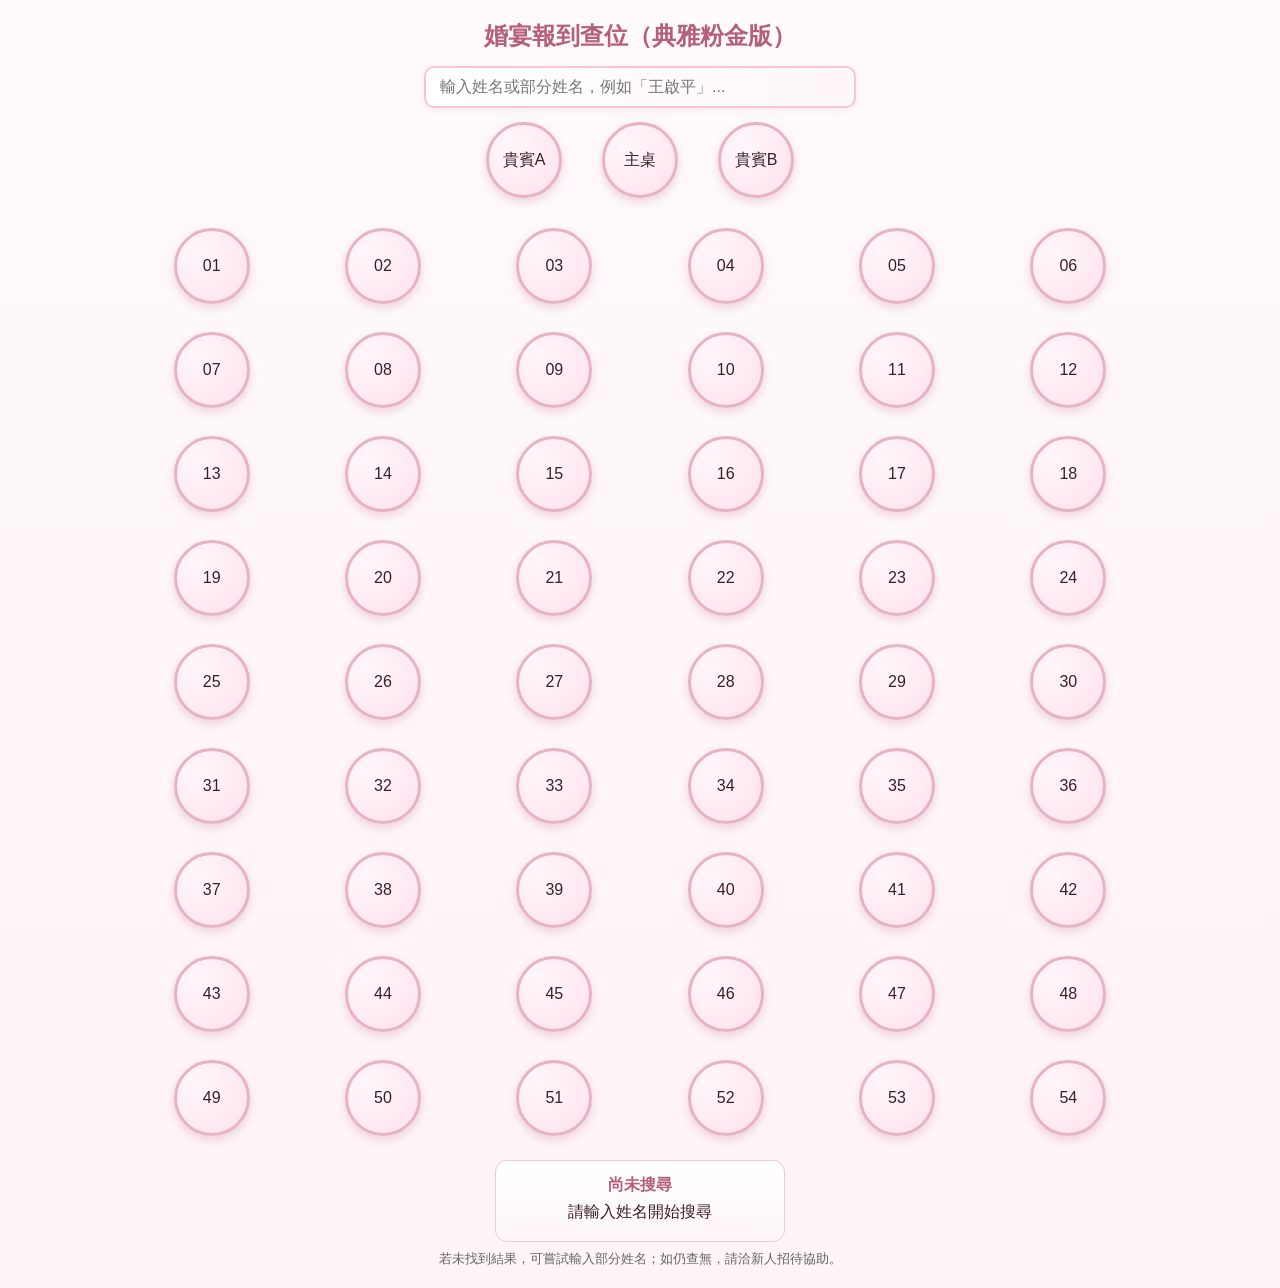
==== wedding_checkin_map_elegant.html @ 8b363be7 "Add files via upload" ====
<!doctype html>
<html lang="zh-Hant">
<head>
<meta charset="utf-8" />
<meta name="viewport" content="width=device-width,initial-scale=1" />
<title>婚宴報到查位（典雅粉金版）</title>
<style>
  body {
    font-family: "Microsoft JhengHei","Noto Sans TC",sans-serif;
    margin: 20px;
    background: linear-gradient(180deg,#fffafc,#fff4f8);
    color:#3b1f25;
  }
  .wrap { max-width:1000px; margin:0 auto; text-align:center; }
  h2 { color:#b65f7a; margin-bottom:14px; }
  #search {
    width:100%; max-width:400px; padding:10px 14px;
    font-size:16px; border:2px solid #f3c7d3; border-radius:10px;
    background:linear-gradient(90deg,#fff,#fff7f9);
    box-shadow:0 2px 6px rgba(182,95,122,0.1);
  }
  #mapArea {
    display:grid;
    grid-template-columns: repeat(6, 1fr);
    gap: 28px;
    justify-items: center;
    margin-top:30px;
  }
  .table {
    width:70px; height:70px;
    border-radius:50%;
    background: radial-gradient(circle at 30% 30%, #fff7fb, #ffe0ec);
    border:3px solid #e7b3c3;
    box-shadow:0 4px 10px rgba(182,95,122,0.25);
    display:flex; align-items:center; justify-content:center;
    cursor:pointer; transition: all .2s ease;
    position:relative;
  }
  .table.highlight {
    transform: scale(1.3);
    box-shadow:0 0 18px rgba(182,95,122,0.45);
    border-color:#ff9ec0;
    z-index:2;
  }
  .table-label {
    margin-top:6px; font-weight:700; color:#6b2237;
  }
  .vip-row, .main-row {
    display:flex; justify-content:center; align-items:center; gap:40px;
    margin-top:14px;
  }
  .infoBox {
    margin-top:24px;
    padding:14px;
    border-radius:12px;
    background:linear-gradient(180deg,#fff,#fff6fa);
    border:1px solid #f3c7d3;
    display:inline-block;
    min-width:260px;
  }
  .title { color:#b65f7a; font-weight:800; margin-bottom:6px; }
  .noRes { color:#777; }
</style>
</head>
<body>
<div class="wrap">
  <h2>婚宴報到查位（典雅粉金版）</h2>
  <input id="search" placeholder="輸入姓名或部分姓名，例如「王啟平」..." />
  
  <!-- 主桌與貴賓桌 -->
  <div class="main-row">
    <div class="table" data-table="貴賓A"><div>貴賓A</div></div>
    <div class="table" data-table="主桌"><div>主桌</div></div>
    <div class="table" data-table="貴賓B"><div>貴賓B</div></div>
  </div>

  <!-- 一般桌次 -->
  <div id="mapArea"></div>

  <div class="infoBox">
    <div class="title" id="infoName">尚未搜尋</div>
    <div id="infoTable">請輸入姓名開始搜尋</div>
    <div id="infoCount" style="margin-top:4px;"></div>
  </div>
  
  <p style="color:#666;font-size:13px;margin-top:8px;">
    若未找到結果，可嘗試輸入部分姓名；如仍查無，請洽新人招待協助。
  </p>
</div>

<script>
let guests = [];

async function loadCSV(){
  try {
    const res = await fetch('wedding_guest_tables.csv');
    const txt = await res.text();
    const lines = txt.trim().split(/\r?\n/);
    lines.shift();
    guests = lines.map(l=>{
      const parts = l.split(',');
      return { table_no: parts[0], name: parts[1], count: parseInt(parts[2]||'1')||1 };
    });
  } catch(e){
    console.warn('無法讀取 CSV', e);
  }
}

function createTables(){
  const map = document.getElementById('mapArea');
  for(let i=1; i<=54; i++){
    const id = String(i).padStart(2,'0');
    const div = document.createElement('div');
    div.className = 'table';
    div.dataset.table = id;
    div.innerHTML = `<div>${id}</div>`;
    div.addEventListener('click', ()=>{ highlightTable(id); showInfoByTable(id); });
    map.appendChild(div);
  }
}

function highlightTable(id){
  document.querySelectorAll('.table').forEach(t=>t.classList.remove('highlight'));
  const el = document.querySelector(`.table[data-table="${id}"]`);
  if(el){ el.classList.add('highlight'); el.scrollIntoView({behavior:'smooth',block:'center'}); }
}

function showInfo(tableId, foundName, count){
  const infoName = document.getElementById('infoName');
  const infoTable= document.getElementById('infoTable');
  const infoCount= document.getElementById('infoCount');
  if(!foundName){
    alert("查無此姓名，請洽新人招待協助。");
    infoName.textContent = '查無結果';
    infoTable.textContent = '';
    infoCount.textContent = '';
    return;
  }
  infoName.textContent = foundName;
  infoTable.textContent = `桌次：${tableId}`;
  infoCount.textContent = `人數：${count}`;
}

function showInfoByTable(tableId){
  const matches = guests.filter(g=> g.table_no == tableId);
  if(matches.length>0){
    const names = matches.map(m=>m.name).slice(0,4).join('、');
    showInfo(tableId, names, matches.reduce((s,m)=>s+m.count,0));
  } else {
    showInfo(tableId, null, 0);
  }
}

function searchName(q){
  if(!q) return null;
  q = q.trim();
  const r = guests.filter(g => g.name && g.name.includes(q));
  return r;
}

document.getElementById('search').addEventListener('input', function(e){
  const q = e.target.value.trim();
  if(!q){
    document.getElementById('infoName').textContent='尚未搜尋';
    document.getElementById('infoTable').textContent='請輸入姓名開始搜尋';
    document.getElementById('infoCount').textContent='';
    document.querySelectorAll('.table').forEach(s=> s.classList.remove('highlight'));
    return;
  }
  const res = searchName(q);
  if(!res || res.length===0){ showInfo('', null); return; }
  const first = res[0];
  highlightTable(first.table_no);
  showInfo(first.table_no, first.name, first.count);
  if(res.length>1){ document.getElementById('infoTable').textContent += `（找到 ${res.length} 筆相似結果）`; }
});

(async function init(){
  await loadCSV();
  createTables();
})();
</script>
</body>
</html>
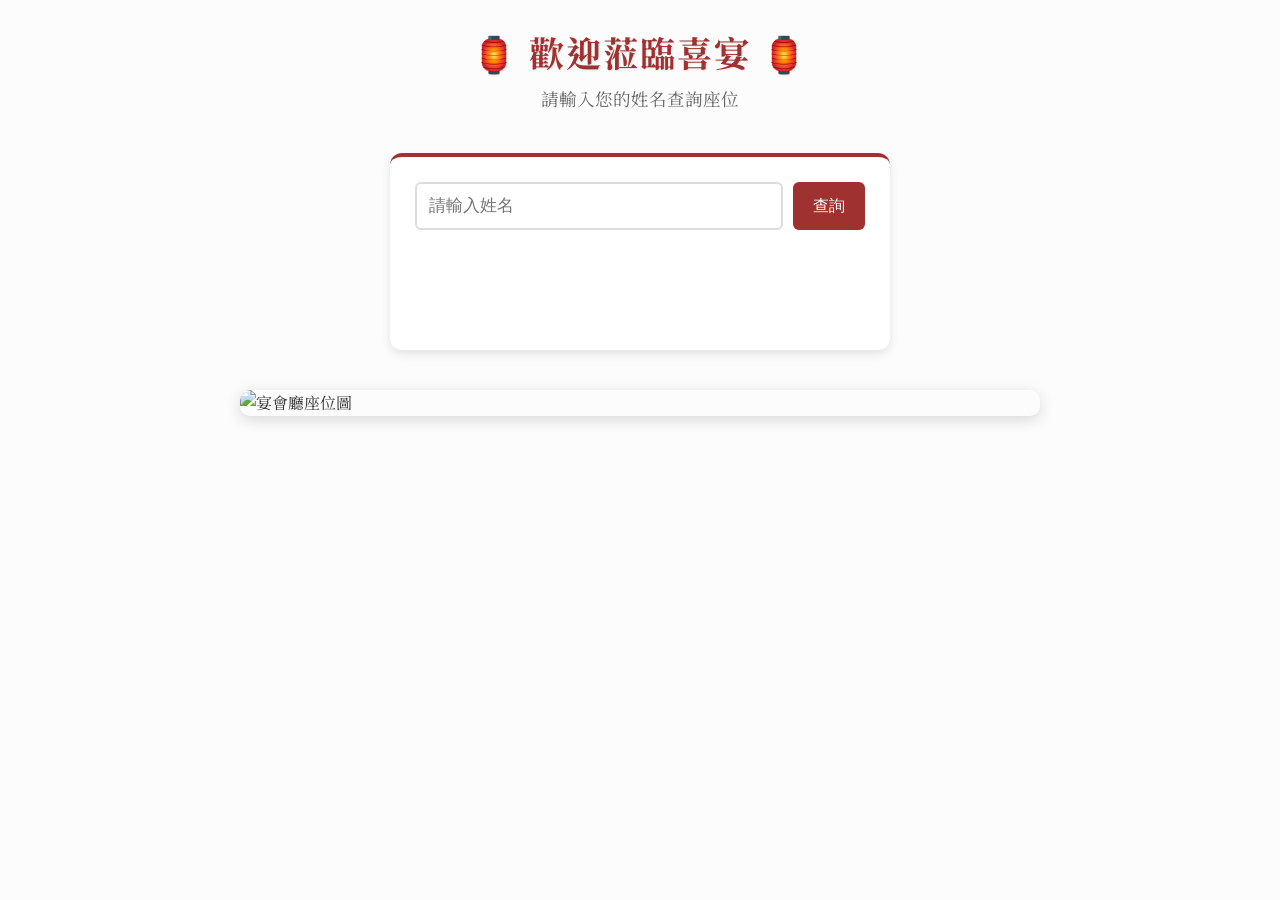
==== commit e488314d: "Update wedding_checkin_map_elegant.html" ====
--- a/wedding_checkin_map_elegant.html
+++ b/wedding_checkin_map_elegant.html
@@ -1,184 +1,436 @@
-<!doctype html>
-<html lang="zh-Hant">
+<!DOCTYPE html>
+<html lang="zh-TW">
 <head>
-<meta charset="utf-8" />
-<meta name="viewport" content="width=device-width,initial-scale=1" />
-<title>婚宴報到查位（典雅粉金版）</title>
-<style>
-  body {
-    font-family: "Microsoft JhengHei","Noto Sans TC",sans-serif;
-    margin: 20px;
-    background: linear-gradient(180deg,#fffafc,#fff4f8);
-    color:#3b1f25;
-  }
-  .wrap { max-width:1000px; margin:0 auto; text-align:center; }
-  h2 { color:#b65f7a; margin-bottom:14px; }
-  #search {
-    width:100%; max-width:400px; padding:10px 14px;
-    font-size:16px; border:2px solid #f3c7d3; border-radius:10px;
-    background:linear-gradient(90deg,#fff,#fff7f9);
-    box-shadow:0 2px 6px rgba(182,95,122,0.1);
-  }
-  #mapArea {
-    display:grid;
-    grid-template-columns: repeat(6, 1fr);
-    gap: 28px;
-    justify-items: center;
-    margin-top:30px;
-  }
-  .table {
-    width:70px; height:70px;
-    border-radius:50%;
-    background: radial-gradient(circle at 30% 30%, #fff7fb, #ffe0ec);
-    border:3px solid #e7b3c3;
-    box-shadow:0 4px 10px rgba(182,95,122,0.25);
-    display:flex; align-items:center; justify-content:center;
-    cursor:pointer; transition: all .2s ease;
-    position:relative;
-  }
-  .table.highlight {
-    transform: scale(1.3);
-    box-shadow:0 0 18px rgba(182,95,122,0.45);
-    border-color:#ff9ec0;
-    z-index:2;
-  }
-  .table-label {
-    margin-top:6px; font-weight:700; color:#6b2237;
-  }
-  .vip-row, .main-row {
-    display:flex; justify-content:center; align-items:center; gap:40px;
-    margin-top:14px;
-  }
-  .infoBox {
-    margin-top:24px;
-    padding:14px;
-    border-radius:12px;
-    background:linear-gradient(180deg,#fff,#fff6fa);
-    border:1px solid #f3c7d3;
-    display:inline-block;
-    min-width:260px;
-  }
-  .title { color:#b65f7a; font-weight:800; margin-bottom:6px; }
-  .noRes { color:#777; }
-</style>
+    <meta charset="UTF-8">
+    <meta name="viewport" content="width=device-width, initial-scale=1.0">
+    <title>【黃吳府】喜宴座位查詢</title>
+    <style>
+        /* CSS 樣式開始 - 美化與精準定位 */
+        @import url('https://fonts.googleapis.com/css2?family=Noto+Serif+TC:wght@400;700&display=swap'); /* 引入思源宋體，更優雅 */
+
+        :root {
+            --primary-color: #A03131; /* 深紅色/酒紅色 */
+            --secondary-color: #FFD700; /* 金色/喜慶色 */
+            --background-color: #fcfcfc;
+            --card-background: #ffffff;
+            --text-color: #333;
+        }
+
+        body {
+            font-family: 'Noto Serif TC', '微軟正黑體', 'Microsoft JhengHei', Arial, sans-serif;
+            margin: 0;
+            padding: 0;
+            background-color: var(--background-color);
+            display: flex;
+            flex-direction: column;
+            align-items: center;
+            color: var(--text-color);
+            line-height: 1.6;
+        }
+
+        h1 {
+            color: var(--primary-color);
+            margin-bottom: 5px;
+            font-size: 2.2em;
+            letter-spacing: 2px;
+            text-shadow: 1px 1px 2px rgba(0,0,0,0.1);
+        }
+        h2 {
+            color: var(--primary-color);
+            font-size: 1.5em;
+            margin-top: 5px;
+        }
+        .subtitle {
+            font-size: 1.1em;
+            color: #666;
+            margin-bottom: 20px;
+        }
+
+        .search-container {
+            background-color: var(--card-background);
+            padding: 25px;
+            border-radius: 12px;
+            box-shadow: 0 4px 10px rgba(0,0,0,0.1);
+            margin: 20px 0;
+            width: 90%;
+            max-width: 450px;
+            text-align: center;
+            border-top: 4px solid var(--primary-color);
+        }
+
+        .input-group {
+            display: flex;
+            gap: 10px;
+            margin-bottom: 10px;
+        }
+
+        input[type="text"] {
+            flex-grow: 1;
+            padding: 12px;
+            border: 2px solid #ddd;
+            border-radius: 6px;
+            font-size: 17px;
+            transition: border-color 0.3s;
+        }
+        input[type="text"]:focus {
+            border-color: var(--secondary-color);
+            outline: none;
+        }
+
+        button {
+            padding: 12px 20px;
+            background-color: var(--primary-color);
+            color: white;
+            border: none;
+            border-radius: 6px;
+            font-size: 16px;
+            cursor: pointer;
+            transition: background-color 0.3s, transform 0.1s;
+        }
+        button:hover {
+            background-color: #8b0000;
+        }
+        button:active {
+            transform: scale(0.98);
+        }
+
+        .result-box {
+            margin-top: 15px;
+            padding: 15px;
+            border-radius: 8px;
+            min-height: 50px;
+            text-align: left;
+            font-size: 1.1em;
+        }
+
+        .result-box.found {
+            background-color: #f7fff7;
+            border: 1px solid #c8e6c9;
+            color: #388e3c;
+            border-left: 5px solid #4CAF50;
+        }
+
+        .result-box.not-found {
+            background-color: #fff7f7;
+            border: 1px solid #e6c8c8;
+            color: #d32f2f;
+            border-left: 5px solid #f44336;
+        }
+        .result-box p {
+            margin: 5px 0;
+        }
+        .result-box strong {
+            color: var(--primary-color);
+            font-weight: 700;
+        }
+        .result-box .note {
+            font-size: 0.9em;
+            color: #777;
+            display: block;
+        }
+
+
+        /* 座位地圖容器 */
+        .seat-map-container {
+            position: relative;
+            width: 95%;
+            max-width: 800px;
+            margin-top: 20px;
+            box-shadow: 0 4px 15px rgba(0,0,0,0.15);
+            border-radius: 10px;
+            overflow: hidden;
+        }
+
+        .seat-map-image {
+            width: 100%;
+            height: auto;
+            display: block;
+            border-radius: 10px;
+        }
+
+        /* 座位地標定位與高亮 */
+        .seat-marker {
+            position: absolute;
+            /* 基礎尺寸，調整後更接近圖上桌子大小 */
+            width: 4.5%; 
+            height: 4.5%;
+            background-color: transparent;
+            border-radius: 50%;
+            transition: all 0.5s ease;
+            box-sizing: border-box;
+            z-index: 10;
+        }
+
+        /* 主桌和貴賓桌的精準定位 */
+        #主桌 {
+            width: 13%;
+            height: 25%;
+            border-radius: 5px;
+            left: 42%;
+            top: 14.5%;
+        }
+
+        /* 貴賓桌微調到更精準的中心位置 */
+        #貴賓A { left: 34.5%; top: 15.5%; width: 4.5%; height: 4.5%; border-radius: 50%; }
+        #貴賓B { left: 60.5%; top: 15.5%; width: 4.5%; height: 4.5%; border-radius: 50%; }
+
+        /* 數字桌號精準定位 - 根據圖片網格進行微調 */
+        /* 左側欄 (X軸) */
+        .col-28 { left: 28%; } 
+        .col-34 { left: 34%; }
+        .col-40 { left: 40%; }
+        /* 右側欄 (X軸) */
+        .col-56 { left: 56%; }
+        .col-62 { left: 62%; }
+        .col-68 { left: 68%; }
+
+        /* 行高 (Y軸) */
+        .row-28 { top: 27.5%; }
+        .row-36 { top: 35.5%; }
+        .row-44 { top: 43.5%; }
+        .row-51 { top: 51.5%; }
+        .row-59 { top: 59.5%; }
+        .row-67 { top: 67.5%; }
+        .row-75 { top: 75.5%; }
+        .row-83 { top: 83.5%; }
+        .row-91 { top: 91.5%; } /* 最後一排 */
+        
+        /* 結合 X/Y 軸定位所有桌子 */
+        /* R1 */ #01 { @extend .col-28, .row-28; } #02 { @extend .col-34, .row-28; } #03 { @extend .col-40, .row-28; }
+               #04 { @extend .col-56, .row-28; } #05 { @extend .col-62, .row-28; } #06 { @extend .col-68, .row-28; }
+        /* R2 */ #07 { @extend .col-28, .row-36; } #08 { @extend .col-34, .row-36; } #09 { @extend .col-40, .row-36; }
+               #10 { @extend .col-56, .row-36; } #11 { @extend .col-62, .row-36; } #12 { @extend .col-68, .row-36; }
+        /* R3 */ #13 { @extend .col-28, .row-44; } #14 { @extend .col-34, .row-44; } #15 { @extend .col-40, .row-44; }
+               #16 { @extend .col-56, .row-44; } #17 { @extend .col-62, .row-44; } #18 { @extend .col-68, .row-44; }
+        /* R4 */ #19 { @extend .col-28, .row-51; } #20 { @extend .col-34, .row-51; } #21 { @extend .col-40, .row-51; }
+               #22 { @extend .col-56, .row-51; } #23 { @extend .col-62, .row-51; } #24 { @extend .col-68, .row-51; }
+        /* R5 */ #25 { @extend .col-28, .row-59; } #26 { @extend .col-34, .row-59; } #27 { @extend .col-40, .row-59; }
+               #28 { @extend .col-56, .row-59; } #29 { @extend .col-62, .row-59; } #30 { @extend .col-68, .row-59; }
+        /* R6 */ #31 { @extend .col-28, .row-67; } #32 { @extend .col-34, .row-67; } #33 { @extend .col-40, .row-67; }
+               #34 { @extend .col-56, .row-67; } #35 { @extend .col-62, .row-67; } #36 { @extend .col-68, .row-67; }
+        /* R7 */ #37 { @extend .col-28, .row-75; } #38 { @extend .col-34, .row-75; } #39 { @extend .col-40, .row-75; }
+               #40 { @extend .col-56, .row-75; } #41 { @extend .col-62, .row-75; } #42 { @extend .col-68, .row-75; }
+        /* R8 */ #43 { @extend .col-28, .row-83; } #44 { @extend .col-34, .row-83; } #45 { @extend .col-40, .row-83; }
+               #46 { @extend .col-56, .row-83; } #47 { @extend .col-62, .row-83; } #48 { @extend .col-68, .row-83; }
+        /* R9 */ #49 { @extend .col-28, .row-91; } #50 { @extend .col-34, .row-91; } #51 { @extend .col-40, .row-91; }
+               #52 { @extend .col-56, .row-91; } #53 { @extend .col-62, .row-91; } #54 { @extend .col-68, .row-91; }
+
+
+        /* 高亮樣式 */
+        .highlight {
+            background-color: rgba(255, 215, 0, 0.7) !important; /* 金黃色高亮 */
+            border: 3px solid var(--primary-color);
+            box-shadow: 0 0 10px rgba(255, 215, 0, 0.8);
+            animation: pulse 1.2s infinite alternate;
+        }
+
+        @keyframes pulse {
+            from { opacity: 0.8; }
+            to { opacity: 1; }
+        }
+
+        /* 響應式設計：小屏幕調整 */
+        @media (max-width: 600px) {
+            h1 { font-size: 1.8em; }
+            .search-container { padding: 15px; }
+            .input-group { flex-direction: column; gap: 5px; }
+            button { width: 100%; }
+        }
+    </style>
 </head>
 <body>
-<div class="wrap">
-  <h2>婚宴報到查位（典雅粉金版）</h2>
-  <input id="search" placeholder="輸入姓名或部分姓名，例如「王啟平」..." />
-  
-  <!-- 主桌與貴賓桌 -->
-  <div class="main-row">
-    <div class="table" data-table="貴賓A"><div>貴賓A</div></div>
-    <div class="table" data-table="主桌"><div>主桌</div></div>
-    <div class="table" data-table="貴賓B"><div>貴賓B</div></div>
-  </div>
-
-  <!-- 一般桌次 -->
-  <div id="mapArea"></div>
-
-  <div class="infoBox">
-    <div class="title" id="infoName">尚未搜尋</div>
-    <div id="infoTable">請輸入姓名開始搜尋</div>
-    <div id="infoCount" style="margin-top:4px;"></div>
-  </div>
-  
-  <p style="color:#666;font-size:13px;margin-top:8px;">
-    若未找到結果，可嘗試輸入部分姓名；如仍查無，請洽新人招待協助。
-  </p>
-</div>
-
-<script>
-let guests = [];
-
-async function loadCSV(){
-  try {
-    const res = await fetch('wedding_guest_tables.csv');
-    const txt = await res.text();
-    const lines = txt.trim().split(/\r?\n/);
-    lines.shift();
-    guests = lines.map(l=>{
-      const parts = l.split(',');
-      return { table_no: parts[0], name: parts[1], count: parseInt(parts[2]||'1')||1 };
-    });
-  } catch(e){
-    console.warn('無法讀取 CSV', e);
-  }
-}
-
-function createTables(){
-  const map = document.getElementById('mapArea');
-  for(let i=1; i<=54; i++){
-    const id = String(i).padStart(2,'0');
-    const div = document.createElement('div');
-    div.className = 'table';
-    div.dataset.table = id;
-    div.innerHTML = `<div>${id}</div>`;
-    div.addEventListener('click', ()=>{ highlightTable(id); showInfoByTable(id); });
-    map.appendChild(div);
-  }
-}
-
-function highlightTable(id){
-  document.querySelectorAll('.table').forEach(t=>t.classList.remove('highlight'));
-  const el = document.querySelector(`.table[data-table="${id}"]`);
-  if(el){ el.classList.add('highlight'); el.scrollIntoView({behavior:'smooth',block:'center'}); }
-}
-
-function showInfo(tableId, foundName, count){
-  const infoName = document.getElementById('infoName');
-  const infoTable= document.getElementById('infoTable');
-  const infoCount= document.getElementById('infoCount');
-  if(!foundName){
-    alert("查無此姓名，請洽新人招待協助。");
-    infoName.textContent = '查無結果';
-    infoTable.textContent = '';
-    infoCount.textContent = '';
-    return;
-  }
-  infoName.textContent = foundName;
-  infoTable.textContent = `桌次：${tableId}`;
-  infoCount.textContent = `人數：${count}`;
-}
-
-function showInfoByTable(tableId){
-  const matches = guests.filter(g=> g.table_no == tableId);
-  if(matches.length>0){
-    const names = matches.map(m=>m.name).slice(0,4).join('、');
-    showInfo(tableId, names, matches.reduce((s,m)=>s+m.count,0));
-  } else {
-    showInfo(tableId, null, 0);
-  }
-}
-
-function searchName(q){
-  if(!q) return null;
-  q = q.trim();
-  const r = guests.filter(g => g.name && g.name.includes(q));
-  return r;
-}
-
-document.getElementById('search').addEventListener('input', function(e){
-  const q = e.target.value.trim();
-  if(!q){
-    document.getElementById('infoName').textContent='尚未搜尋';
-    document.getElementById('infoTable').textContent='請輸入姓名開始搜尋';
-    document.getElementById('infoCount').textContent='';
-    document.querySelectorAll('.table').forEach(s=> s.classList.remove('highlight'));
-    return;
-  }
-  const res = searchName(q);
-  if(!res || res.length===0){ showInfo('', null); return; }
-  const first = res[0];
-  highlightTable(first.table_no);
-  showInfo(first.table_no, first.name, first.count);
-  if(res.length>1){ document.getElementById('infoTable').textContent += `（找到 ${res.length} 筆相似結果）`; }
-});
-
-(async function init(){
-  await loadCSV();
-  createTables();
-})();
-</script>
-</body>
-</html>
+
+    <h1>🏮 歡迎蒞臨喜宴 🏮</h1>
+    <div class="subtitle">請輸入您的姓名查詢座位</div>
+
+    <div class="search-container">
+        <div class="input-group">
+            <input type="text" id="guestNameInput" placeholder="請輸入姓名" onkeyup="checkSearch(event)">
+            <button onclick="searchGuest()">查詢</button>
+        </div>
+        
+        <div class="result-box" id="resultBox">
+            </div>
+    </div>
+
+    <div class="seat-map-container">
+        <img class="seat-map-image" src="喜宴座位圖.jpg" alt="宴會廳座位圖">
+
+        <div id="主桌" class="seat-marker"></div>
+        <div id="貴賓A" class="seat-marker"></div>
+        <div id="貴賓B" class="seat-marker"></div>
+
+        <div id="01" class="seat-marker col-28 row-28"></div> <div id="04" class="seat-marker col-56 row-28"></div>
+        <div id="02" class="seat-marker col-34 row-28"></div> <div id="05" class="seat-marker col-62 row-28"></div>
+        <div id="03" class="seat-marker col-40 row-28"></div> <div id="06" class="seat-marker col-68 row-28"></div>
+        <div id="07" class="seat-marker col-28 row-36"></div> <div id="10" class="seat-marker col-56 row-36"></div>
+        <div id="08" class="seat-marker col-34 row-36"></div> <div id="11" class="seat-marker col-62 row-36"></div>
+        <div id="09" class="seat-marker col-40 row-36"></div> <div id="12" class="seat-marker col-68 row-36"></div>
+        <div id="13" class="seat-marker col-28 row-44"></div> <div id="16" class="seat-marker col-56 row-44"></div>
+        <div id="14" class="seat-marker col-34 row-44"></div> <div id="17" class="seat-marker col-62 row-44"></div>
+        <div id="15" class="seat-marker col-40 row-44"></div> <div id="18" class="seat-marker col-68 row-44"></div>
+        <div id="19" class="seat-marker col-28 row-51"></div> <div id="22" class="seat-marker col-56 row-51"></div>
+        <div id="20" class="seat-marker col-34 row-51"></div> <div id="23" class="seat-marker col-62 row-51"></div>
+        <div id="21" class="seat-marker col-40 row-51"></div> <div id="24" class="seat-marker col-68 row-51"></div>
+        <div id="25" class="seat-marker col-28 row-59"></div> <div id="28" class="seat-marker col-56 row-59"></div>
+        <div id="26" class="seat-marker col-34 row-59"></div> <div id="29" class="seat-marker col-62 row-59"></div>
+        <div id="27" class="seat-marker col-40 row-59"></div> <div id="30" class="seat-marker col-68 row-59"></div>
+        <div id="31" class="seat-marker col-28 row-67"></div> <div id="34" class="seat-marker col-56 row-67"></div>
+        <div id="32" class="seat-marker col-34 row-67"></div> <div id="35" class="seat-marker col-62 row-67"></div>
+        <div id="33" class="seat-marker col-40 row-67"></div> <div id="36" class="seat-marker col-68 row-67"></div>
+        <div id="37" class="seat-marker col-28 row-75"></div> <div id="40" class="seat-marker col-56 row-75"></div>
+        <div id="38" class="seat-marker col-34 row-75"></div> <div id="41" class="seat-marker col-62 row-75"></div>
+        <div id="39" class="seat-marker col-40 row-75"></div> <div id="42" class="seat-marker col-68 row-75"></div>
+        <div id="43" class="seat-marker col-28 row-83"></div> <div id="46" class="seat-marker col-56 row-83"></div>
+        <div id="44" class="seat-marker col-34 row-83"></div> <div id="47" class="seat-marker col-62 row-83"></div>
+        <div id="45" class="seat-marker col-40 row-83"></div> <div id="48" class="seat-marker col-68 row-83"></div>
+        <div id="49" class="seat-marker col-28 row-91"></div> <div id="52" class="seat-marker col-56 row-91"></div>
+        <div id="50" class="seat-marker col-34 row-91"></div> <div id="53" class="seat-marker col-62 row-91"></div>
+        <div id="51" class="seat-marker col-40 row-91"></div> <div id="54" class="seat-marker col-68 row-91"></div>
+    </div>
+
+    <script>
+        /* JavaScript 程式碼開始 */
+
+        // 1. 賓客資料庫 (從您的 wedding_guest_tables.csv 轉換而來)
+        // 為了避免重複的代碼區塊，我將資料陣列省略，請確保您使用上一個回覆中完整的 guestData 陣列
+        // [IMPORTANT: PASTE THE ENTIRE guestData ARRAY HERE]
+        const guestData = [
+            // 主桌
+            { name: "闕清祥", table: "主桌", count: "2" , note: ""},
+            { name: "吳炎松", table: "主桌", count: "1" , note: ""},
+            { name: "王啟平", table: "主桌", count: "1" , note: ""},
+            { name: "謝秀珍", table: "主桌", count: "1" , note: ""},
+            { name: "黃明傳", table: "主桌", count: "1" , note: ""},
+            { name: "謝振華", table: "主桌", count: "2" , note: ""},
+            { name: "闕秀玲", table: "主桌", count: "1" , note: ""},
+            { name: "吳炎宗", table: "主桌", count: "1" , note: ""},
+            { name: "黃信修", table: "主桌", count: "1" , note: ""},
+            { name: "吳欣穎", table: "主桌", count: "1" , note: ""},
+            // 貴賓A
+            { name: "顏志發", table: "貴賓A", count: "1" , note: "總統府資政"},
+            { name: "邱同印", table: "貴賓A", count: "1" , note: "前最高法院審判長"},
+            { name: "徐俊生", table: "貴賓A", count: "1" , note: "汐止分局長"},
+            { name: "羅億田", table: "貴賓A", count: "2" , note: "汐止六大隊大隊長 賢伉儷"},
+            { name: "李樹枝", table: "貴賓A", count: "1" , note: "國際獅子會300A2區前總監"},
+            { name: "黃朝慶", table: "貴賓A", count: "1" , note: "國際獅子會300A2區前總監"},
+            { name: "張利榮", table: "貴賓A", count: "1" , note: "鴻碩集團董事長"},
+            { name: "張茂楠", table: "貴賓A", count: "1" , note: "民主進步黨黨部主委"},
+            { name: "陳振雄", table: "貴賓A", count: "1" , note: "金弘笙實業有限公司董事長"},
+            { name: "卓豐閔", table: "貴賓A", count: "1" , note: "車麗屋汽車百貨總經理"},
+            { name: "林王賢", table: "貴賓A", count: "1" , note: "源豐行有限公司董事長"},
+            // 貴賓B
+            { name: "李 㼈", table: "貴賓B", count: "1" , note: "資深藝人"},
+            { name: "蔡鉦松", table: "貴賓B", count: "1" , note: "普賢藥華藥大股東"},
+            { name: "李世昌", table: "貴賓B", count: "2" , note: "清水巖主委"},
+            { name: "陳輝林", table: "貴賓B", count: "1" , note: "社后老人關懷協會前理事長"},
+            { name: "李育誠", table: "貴賓B", count: "1" , note: "崇德整骨大師"},
+            { name: "周金鴻", table: "貴賓B", count: "2" , note: "三總公共室主任 賢伉儷"},
+            { name: "林霈淳", table: "貴賓B", count: "1" , note: "澳邁國際執行長"},
+            { name: "劉凌偉", table: "貴賓B", count: "1" , note: "立普思股份有限公司董事長"},
+            { name: "黃吉星", table: "貴賓B", count: "2" , note: "好友 賢伉儷"},
+            // 桌次 01-54
+            { name: "吳國華", table: "01", count: "4" , note: ""},
+            { name: "吳代瑞", table: "01", count: "3" , note: ""},
+            { name: "吳雅玲", table: "01", count: "3" , note: ""},
+            { name: "謝秀惠", table: "02", count: "4" , note: ""},
+            { name: "謝佳諭", table: "02", count: "5" , note: ""},
+            { name: "吳蕙君", table: "03", count: "3" , note: "2大1小(兒童椅)"},
+            { name: "吳昇倫", table: "03", count: "1" , note: ""},
+            { name: "吳思樺", table: "03", count: "1" , note: ""},
+            { name: "王紹慈", table: "03", count: "1" , note: ""},
+            { name: "謝鎮宇", table: "03", count: "1" , note: ""},
+            { name: "謝青翰", table: "03", count: "1" , note: ""},
+            { name: "吳懿庭", table: "03", count: "2" , note: "1大1小(兒童椅)"},
+            { name: "王順吉", table: "04", count: "2" , note: ""},
+            { name: "黃添丁", table: "04", count: "3" , note: ""},
+            { name: "楊成觀", table: "04", count: "3" , note: ""},
+            { name: "王正傳", table: "04", count: "2" , note: ""},
+            { name: "林振文", table: "05", count: "2" , note: ""},
+            { name: "杜信光", table: "05", count: "5" , note: ""},
+            { name: "闕秀雀", table: "05", count: "2" , note: ""},
+            { name: "闕李麟", table: "05", count: "1" , note: ""},
+            { name: "高石龍", table: "06", count: "1" , note: ""},
+            { name: "黃建成", table: "06", count: "1" , note: ""},
+            { name: "黃彩雲", table: "06", count: "1" , note: ""},
+            { name: "黃松茂", table: "06", count: "1" , note: ""},
+            { name: "黃素月", table: "06", count: "2" , note: ""},
+            { name: "黃專凱", table: "06", count: "1" , note: ""},
+            { name: "紗拉", table: "06", count: "1" , note: ""},
+            { name: "陳承龍", table: "06", count: "1" , note: ""},
+            { name: "陳潘君枝", table: "06", count: "1" , note: ""},
+            { name: "呂寶貴", table: "06", count: "1" , note: "素食"},
+            { name: "林育陞", table: "07", count: "3" , note: ""},
+            { name: "吳紘緯", table: "07", count: "2" , note: ""},
+            { name: "吳明雄", table: "07", count: "2" , note: ""},
+            { name: "吳明鴻", table: "07", count: "1" , note: ""},
+            { name: "林庸善", table: "07", count: "1" , note: ""},
+            { name: "劉鎮平", table: "07", count: "2" , note: ""},
+            { name: "許春美", table: "08", count: "1" , note: ""},
+            { name: "吳龍泉", table: "08", count: "1" , note: ""},
+            { name: "吳宇軒", table: "08", count: "1" , note: ""},
+            { name: "廖富美", table: "08", count: "1" , note: ""},
+            { name: "吳鎮宏", table: "08", count: "1" , note: ""},
+            { name: "吳家伶", table: "08", count: "2" , note: ""},
+            { name: "廖勝彬", table: "08", count: "2" , note: ""},
+            { name: "吳炎輝", table: "08", count: "1" , note: ""},
+            { name: "吳炎輝", table: "08", count: "1" , note: "素食"},
+            { name: "馥羽", table: "09", count: "2" , note: ""},
+            { name: "李凱盛", table: "09", count: "2" , note: ""},
+            { name: "蘇聖芳", table: "09", count: "1" , note: ""},
+            { name: "張玉琳", table: "09", count: "2" , note: ""},
+            { name: "心平", table: "09", count: "2" , note: ""},
+            { name: "芮萍", table: "09", count: "2" , note: ""},
+            { name: "李 㼈 太太", table: "10", count: "2" , note: ""},
+            { name: "張萬寶", table: "10", count: "3" , note: ""},
+            { name: "卓豐閔太太", table: "10", count: "1" , note: ""},
+            { name: "陳輝林太太", table: "10", count: "1" , note: ""},
+            { name: "張采茹", table: "10", count: "3" , note: ""},
+            { name: "林昌榮", table: "11", count: "1" , note: ""},
+            { name: "林振聲", table: "11", count: "2" , note: ""},
+            { name: "陳茂堂", table: "11", count: "1" , note: ""},
+            { name: "林德興", table: "11", count: "2" , note: ""},
+            { name: "陳玫蓁", table: "11", count: "1" , note: ""},
+            { name: "張忠玲", table: "11", count: "2" , note: ""},
+            { name: "余瑞玉", table: "11", count: "1" , note: ""},
+            { name: "黃來福", table: "12", count: "2" , note: ""},
+            { name: "黃來興", table: "12", count: "2" , note: ""},
+            { name: "黃銘義", table: "12", count: "2" , note: ""},
+            { name: "翁震翔", table: "12", count: "2" , note: ""},
+            { name: "謝昆金", table: "12", count: "2" , note: ""},
+            { name: "洪煜喨", table: "12", count: "1" , note: "素食"},
+            { name: "林青璇", table: "13", count: "2" , note: ""},
+            { name: "蔡羽溱", table: "13", count: "2" , note: ""},
+            { name: "林玉惠", table: "13", count: "1" , note: ""},
+            { name: "游弼涵", table: "13", count: "1" , note: "素食"},
+            { name: "游弼涵", table: "13", count: "2" , note: "1大1小(兒童坐大人椅)"},
+            { name: "董其欣", table: "13", count: "3" , note: "2大1小(兒童椅)"},
+            { name: "林念樺", table: "13", count: "1" , note: ""},
+            { name: "楊啟明", table: "14", count: "2" , note: ""},
+            { name: "林正弘", table: "14", count: "2" , note: ""},
+            { name: "黃盈國", table: "14", count: "2" , note: ""},
+            { name: "薛定吉", table: "14", count: "2" , note: ""},
+            { name: "高志榮", table: "14", count: "2" , note: ""},
+            { name: "廖瑞民", table: "15", count: "3" , note: ""},
+            { name: "陳振仲", table: "15", count: "2" , note: ""},
+            { name: "黃連興", table: "15", count: "2" , note: ""},
+            { name: "張世飛", table: "15", count: "1" , note: ""},
+            { name: "江嘉倫", table: "15", count: "1" , note: ""},
+            { name: "張政立", table: "15", count: "1" , note: ""},
+            { name: "黃俊強", table: "16", count: "1" , note: ""},
+            { name: "哈滴", table: "16", count: "2" , note: ""},
+            { name: "韓國黃先生", table: "16", count: "2" , note: ""},
+            { name: "鄭閔中", table: "16", count: "1" , note: ""},
+            { name: "黃永全", table: "16", count: "1" , note: ""},
+            { name: "朱紹文", table: "16", count: "2" , note: ""},
+            { name: "黃裕堡", table: "16", count: "1" , note: ""},
+            { name: "王啟平", table: "17", count: "3" , note: ""},
+            { name: "黃駿崴", table: "17", count: "2" , note: ""},
+            { name: "林佳德", table: "17", count: "5" , note: ""},
+            { name: "陳榮豐", table: "17", count: "1" , note: "素食"},
+            { name: "周川琪", table: "18", count: "3" , note: ""},
+            { name: "林三貴", table: "18", count: "3" , note: ""},
+            { name: "曾志豪", table: "18", count: "2" , note: ""},
+            { name: "蔡智民", table: "18", count: "2" , note: ""},
+            { name: "張永達", table: "19", count: "2" , note: ""},
+            { name: "
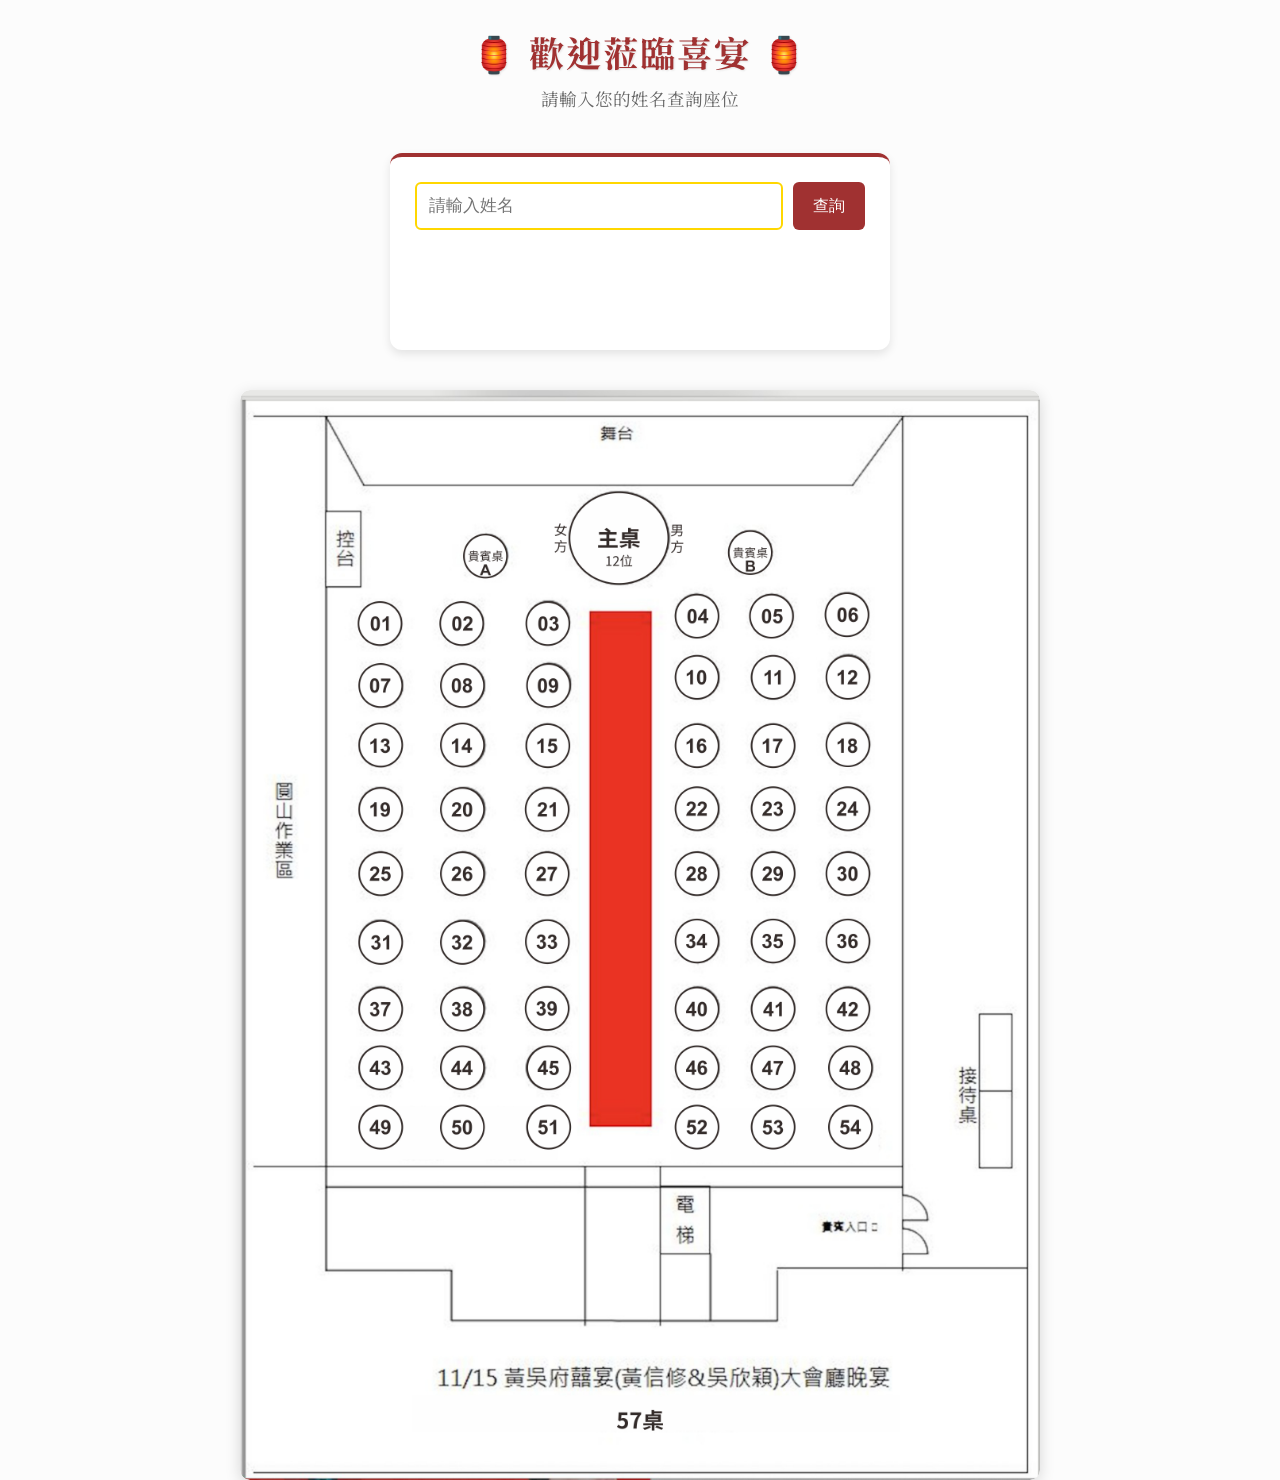
==== commit a02b1507: "Update wedding_checkin_map_elegant.html" ====
--- a/wedding_checkin_map_elegant.html
+++ b/wedding_checkin_map_elegant.html
@@ -433,4 +433,356 @@
             { name: "曾志豪", table: "18", count: "2" , note: ""},
             { name: "蔡智民", table: "18", count: "2" , note: ""},
             { name: "張永達", table: "19", count: "2" , note: ""},
-            { name: "
+            { name: "陳啟禎", table: "19", count: "2" , note: ""},
+            { name: "許復", table: "19", count: "2" , note: ""},
+            { name: "劉武昌", table: "19", count: "2" , note: ""},
+            { name: "周棟徽", table: "19", count: "2" , note: ""},
+            { name: "蕭智文", table: "20", count: "2" , note: ""},
+            { name: "李惠鳴", table: "20", count: "2" , note: ""},
+            { name: "莊承濬", table: "20", count: "1" , note: ""},
+            { name: "詹鴻俞", table: "20", count: "2" , note: ""},
+            { name: "趙俊明", table: "20", count: "3" , note: ""},
+            { name: "林耀鴻", table: "21", count: "2" , note: ""},
+            { name: "林桂賢", table: "21", count: "2" , note: ""},
+            { name: "黎育麟", table: "21", count: "1" , note: ""},
+            { name: "董憲諭", table: "21", count: "1" , note: ""},
+            { name: "卓泰安", table: "21", count: "1" , note: ""},
+            { name: "張義松", table: "21", count: "2" , note: ""},
+            { name: "邱世偉", table: "21", count: "1" , note: ""},
+            { name: "廖世榮", table: "22", count: "2" , note: ""},
+            { name: "李國良", table: "22", count: "1" , note: ""},
+            { name: "陳孟忠", table: "22", count: "1" , note: ""},
+            { name: "簡文吉", table: "22", count: "1" , note: ""},
+            { name: "廖正良", table: "22", count: "1" , note: ""},
+            { name: "周華堂", table: "22", count: "2" , note: ""},
+            { name: "蘇東源", table: "22", count: "1" , note: ""},
+            { name: "黃鐳耀", table: "22", count: "1" , note: ""},
+            { name: "吳申二", table: "23", count: "2" , note: ""},
+            { name: "吳鑽喜", table: "23", count: "2" , note: ""},
+            { name: "余順旗", table: "23", count: "1" , note: ""},
+            { name: "簡元育", table: "23", count: "1" , note: ""},
+            { name: "謝定洲", table: "23", count: "2" , note: ""},
+            { name: "江阿禮", table: "23", count: "2" , note: ""},
+            { name: "洪水棟", table: "24", count: "2" , note: ""},
+            { name: "黃玉麟", table: "24", count: "2" , note: ""},
+            { name: "黃育明", table: "24", count: "2" , note: ""},
+            { name: "許豐臣", table: "24", count: "1" , note: ""},
+            { name: "王志為", table: "24", count: "3" , note: ""},
+            { name: "虞荐傑", table: "25", count: "1" , note: ""},
+            { name: "大立通", table: "25", count: "2" , note: ""},
+            { name: "孫采綺", table: "25", count: "2" , note: ""},
+            { name: "王佳毅", table: "25", count: "1" , note: ""},
+            { name: "陳建伸", table: "25", count: "2" , note: ""},
+            { name: "沈秋雄", table: "25", count: "1" , note: ""},
+            { name: "唐書偉", table: "25", count: "1" , note: ""},
+            { name: "陳建育", table: "26", count: "1" , note: ""},
+            { name: "黃坤", table: "26", count: "2" , note: ""},
+            { name: "黃室堂", table: "26", count: "2" , note: ""},
+            { name: "萬歆", table: "26", count: "2" , note: ""},
+            { name: "鄒明坤", table: "26", count: "2" , note: ""},
+            { name: "黃秉閎", table: "26", count: "1" , note: ""},
+            { name: "謝明晃", table: "27", count: "2" , note: ""},
+            { name: "林清海", table: "27", count: "1" , note: ""},
+            { name: "劉溪雄", table: "27", count: "2" , note: ""},
+            { name: "梁中川", table: "27", count: "2" , note: ""},
+            { name: "蘇泓維", table: "27", count: "2" , note: ""},
+            { name: "張皓翔", table: "27", count: "1" , note: ""},
+            { name: "黃建興", table: "28", count: "2" , note: ""},
+            { name: "張金源", table: "28", count: "2" , note: ""},
+            { name: "劉賢銘", table: "28", count: "1" , note: ""},
+            { name: "林朝景", table: "28", count: "2" , note: ""},
+            { name: "江文聖", table: "28", count: "2" , note: ""},
+            { name: "洪慶儒", table: "28", count: "1" , note: ""},
+            { name: "何清忻", table: "29", count: "2" , note: ""},
+            { name: "林周信", table: "29", count: "2" , note: ""},
+            { name: "陳介甫", table: "29", count: "2" , note: ""},
+            { name: "周俊生", table: "29", count: "2" , note: ""},
+            { name: "華晞禮", table: "29", count: "2" , note: ""},
+            { name: "潘長鑫", table: "30", count: "2" , note: ""},
+            { name: "柯邦勳", table: "30", count: "2" , note: ""},
+            { name: "黃偉民", table: "30", count: "2" , note: ""},
+            { name: "葉明超", table: "30", count: "2" , note: ""},
+            { name: "楊國雄", table: "30", count: "2" , note: ""},
+            { name: "黃朝慶總監夫人", table: "31", count: "1" , note: ""},
+            { name: "黃春成夫人", table: "31", count: "1" , note: ""},
+            { name: "吳聰文夫人", table: "31", count: "1" , note: ""},
+            { name: "林宜勳夫人", table: "31", count: "1" , note: ""},
+            { name: "黃聖富夫人", table: "31", count: "1" , note: ""},
+            { name: "鄧景云", table: "31", count: "1" , note: ""},
+            { name: "陳凰櫻", table: "31", count: "1" , note: ""},
+            { name: "林美惠", table: "31", count: "1" , note: ""},
+            { name: "林艾樺", table: "31", count: "1" , note: ""},
+            { name: "鄭淑瑞", table: "31", count: "1" , note: ""},
+            { name: "吳聰文", table: "32", count: "1" , note: ""},
+            { name: "黃春成", table: "32", count: "1" , note: ""},
+            { name: "林振福", table: "32", count: "1" , note: ""},
+            { name: "黃茂華", table: "32", count: "1" , note: ""},
+            { name: "陳淑芬", table: "32", count: "1" , note: ""},
+            { name: "曾憲星", table: "32", count: "1" , note: ""},
+            { name: "章文豪", table: "32", count: "1" , note: ""},
+            { name: "陳定權", table: "32", count: "1" , note: ""},
+            { name: "闕河誠", table: "32", count: "1" , note: ""},
+            { name: "何孔仁", table: "32", count: "1" , note: ""},
+            { name: "曾俊凱", table: "33", count: "1" , note: ""},
+            { name: "王清雲", table: "33", count: "2" , note: ""},
+            { name: "謝明杰", table: "33", count: "1" , note: ""},
+            { name: "牟維 𠍇", table: "33", count: "1" , note: ""},
+            { name: "鐘宇豐", table: "33", count: "1" , note: ""},
+            { name: "許錫倫", table: "33", count: "1" , note: ""},
+            { name: "林定國", table: "33", count: "2" , note: ""},
+            { name: "張書瑋", table: "33", count: "1" , note: ""},
+            { name: "林慶", table: "34", count: "2" , note: ""},
+            { name: "顏郁琪", table: "34", count: "2" , note: ""},
+            { name: "常彬", table: "34", count: "2" , note: ""},
+            { name: "杜純瑾", table: "34", count: "2" , note: ""},
+            { name: "白清萬", table: "34", count: "2" , note: ""},
+            { name: "呂庭毅", table: "35", count: "2" , note: ""},
+            { name: "李孝文", table: "35", count: "2" , note: ""},
+            { name: "鄔侃如", table: "35", count: "1" , note: ""},
+            { name: "温一葦", table: "35", count: "1" , note: ""},
+            { name: "張仲儀", table: "35", count: "1" , note: ""},
+            { name: "顏湘庭", table: "35", count: "2" , note: ""},
+            { name: "陳品堯", table: "36", count: "3" , note: "2大1小(兒童椅)"},
+            { name: "連儀宏", table: "36", count: "2" , note: ""},
+            { name: "Kyle Tseng（曾鴻凱）", table: "36", count: "2" , note: ""},
+            { name: "陳柏任", table: "36", count: "1" , note: ""},
+            { name: "陳餘昭", table: "36", count: "1" , note: ""},
+            { name: "王宣驊", table: "36", count: "1" , note: ""},
+            { name: "吳晉任", table: "36", count: "1" , note: ""},
+            { name: "李建軍", table: "37", count: "1" , note: ""},
+            { name: "陳朝聰", table: "37", count: "1" , note: ""},
+            { name: "何坤濟", table: "37", count: "1" , note: ""},
+            { name: "陳坤成", table: "37", count: "1" , note: ""},
+            { name: "柯武昌", table: "37", count: "1" , note: ""},
+            { name: "王銘修", table: "37", count: "1" , note: ""},
+            { name: "黃江隆", table: "37", count: "1" , note: ""},
+            { name: "林正坤", table: "37", count: "1" , note: ""},
+            { name: "殷維雄", table: "37", count: "1" , note: ""},
+            { name: "陳顯雄", table: "37", count: "1" , note: ""},
+            { name: "張鈞翔", table: "38", count: "2" , note: ""},
+            { name: "林易政", table: "38", count: "2" , note: ""},
+            { name: "張國壐", table: "38", count: "2" , note: ""},
+            { name: "黃明發", table: "38", count: "2" , note: ""},
+            { name: "王建河", table: "38", count: "2" , note: ""},
+            { name: "黃俊英", table: "39", count: "2" , note: ""},
+            { name: "張來傳", table: "39", count: "2" , note: ""},
+            { name: "陳政斌", table: "39", count: "1" , note: ""},
+            { name: "陳俊銘", table: "39", count: "2" , note: ""},
+            { name: "張文昱", table: "39", count: "1" , note: ""},
+            { name: "林恆暉", table: "39", count: "1" , note: ""},
+            { name: "林謹梧", table: "39", count: "1" , note: ""},
+            { name: "Tric", table: "40", count: "2" , note: ""},
+            { name: "蕭君弘", table: "40", count: "2" , note: ""},
+            { name: "鍾幸軒", table: "40", count: "1" , note: ""},
+            { name: "陳忠志", table: "40", count: "1" , note: ""},
+            { name: "吳冠言", table: "40", count: "1" , note: ""},
+            { name: "Jessica 鍾佳穎", table: "40", count: "1" , note: ""},
+            { name: "莊紹培 (Curry)", table: "40", count: "1" , note: ""},
+            { name: "林柏凱Kevin Lin", table: "40", count: "1" , note: ""},
+            { name: "張詒鈞", table: "40", count: "1" , note: ""},
+            { name: "李恩", table: "40", count: "1" , note: ""},
+            { name: "楊振安(Joanne)", table: "40", count: "1" , note: ""},
+            { name: "王肇揚", table: "40", count: "1" , note: ""},
+            { name: "Scarlett tsai蔡雅文", table: "40", count: "1" , note: ""},
+            { name: "Marvin Wu吳孟勲", table: "40", count: "1" , note: ""},
+            { name: "Stanley Lai", table: "40", count: "1" , note: ""},
+            { name: "Doris Wang", table: "40", count: "1" , note: ""},
+            { name: "陳郁璇 Coco", table: "41", count: "2" , note: ""},
+            { name: "江致平", table: "41", count: "4" , note: ""},
+            { name: "朱作軒 luke chu", table: "41", count: "1" , note: ""},
+            { name: "詹欣澤", table: "41", count: "1" , note: ""},
+            { name: "李丞倫 Tony", table: "41", count: "1" , note: ""},
+            { name: "Maryanto", table: "41", count: "1" , note: ""},
+            { name: "Michelle Cheng", table: "41", count: "1" , note: ""},
+            { name: "Angel Lu", table: "41", count: "1" , note: ""},
+            // 桌次 42 雖然沒有名單，但為了保持地圖標記完整性，仍保留空位 (可選)
+            { name: "孫鴻明", table: "43", count: "2" , note: ""},
+            { name: "劉衡慶", table: "43", count: "2" , note: ""},
+            { name: "林福定", table: "43", count: "2" , note: ""},
+            { name: "李文賢", table: "44", count: "3" , note: ""},
+            { name: "李忠盛", table: "44", count: "2" , note: ""},
+            { name: "陳德木", table: "44", count: "2" , note: ""},
+            { name: "陳彥文", table: "44", count: "1" , note: ""},
+            { name: "劉惠生", table: "44", count: "2" , note: ""},
+            { name: "李世森", table: "45", count: "1" , note: ""},
+            { name: "周俊彥", table: "45", count: "1" , note: ""},
+            { name: "王志豪", table: "45", count: "1" , note: ""},
+            { name: "余美琪", table: "45", count: "1" , note: ""},
+            { name: "廖偉材", table: "45", count: "1" , note: ""},
+            { name: "王崇霖", table: "45", count: "1" , note: ""},
+            { name: "梁嘉承", table: "45", count: "1" , note: ""},
+            { name: "呂靜玫", table: "45", count: "1" , note: ""},
+            { name: "白煌陽", table: "45", count: "1" , note: ""},
+            { name: "林宏益", table: "45", count: "1" , note: ""},
+            { name: "沈秀桂", table: "45", count: "1" , note: "素食"},
+            { name: "鄭傑文", table: "46", count: "1" , note: ""},
+            { name: "邱正宏", table: "46", count: "1" , note: ""},
+            { name: "盧冠岑", table: "46", count: "1" , note: ""},
+            { name: "Jennifer Juan", table: "46", count: "1" , note: ""},
+            { name: "Alisha", table: "46", count: "1" , note: ""},
+            { name: "Johnny He", table: "46", count: "1" , note: ""},
+            { name: "Vincent Lai", table: "46", count: "1" , note: ""},
+            { name: "Rita", table: "46", count: "1" , note: ""},
+            { name: "Donita", table: "46", count: "1" , note: ""},
+            { name: "Joe", table: "46", count: "1" , note: ""},
+            { name: "賴學誠", table: "47", count: "3" , note: ""},
+            { name: "韓寧", table: "47", count: "1" , note: ""},
+            { name: "Ben Huang", table: "47", count: "1" , note: ""},
+            { name: "Michelle Shen", table: "47", count: "1" , note: ""},
+            { name: "黃健維 Willy Huang", table: "47", count: "1" , note: ""},
+            { name: "Vigor", table: "47", count: "1" , note: ""},
+            { name: "曾家莉 Lily Zeng", table: "47", count: "1" , note: ""},
+            { name: "Ray Hsieh", table: "47", count: "1" , note: ""},
+            { name: "侯宗宏 Burton", table: "47", count: "1" , note: ""},
+            { name: "Tom Chou", table: "47", count: "1" , note: ""},
+            { name: "賴奕辰", table: "48", count: "1" , note: ""},
+            { name: "許景程 (EN)", table: "48", count: "1" , note: ""},
+            { name: "鄭如宸", table: "48", count: "1" , note: ""},
+            { name: "蔡凱文", table: "48", count: "3" , note: "2大1小(兒童椅)"},
+            { name: "張雅琪", table: "48", count: "1" , note: ""},
+            { name: "蕭怡菁", table: "48", count: "2" , note: ""},
+            { name: "杜世憲", table: "49", count: "2" , note: ""},
+            { name: "李映萱", table: "49", count: "1" , note: ""},
+            { name: "朱建華", table: "49", count: "1" , note: ""},
+            { name: "陳玉琴", table: "49", count: "1" , note: ""},
+            { name: "顏燕好", table: "49", count: "1" , note: ""},
+            { name: "楊來好", table: "49", count: "1" , note: ""},
+            { name: "鄭春玲", table: "49", count: "1" , note: ""},
+            { name: "蘇永吉", table: "49", count: "2" , note: ""},
+            { name: "蔡先華", table: "49", count: "1" , note: "素食"},
+            { name: "鄭佳穎", table: "50", count: "1" , note: ""},
+            { name: "曾華雋", table: "50", count: "1" , note: ""},
+            { name: "闕堉峰", table: "50", count: "1" , note: ""},
+            { name: "黃鴻文", table: "50", count: "1" , note: ""},
+            { name: "陳弘弦", table: "50", count: "1" , note: ""},
+            { name: "葉政賢", table: "50", count: "1" , note: ""},
+            { name: "鄭明憲", table: "50", count: "1" , note: ""},
+            { name: "游靜淑", table: "50", count: "1" , note: ""},
+            { name: "楊黃弦", table: "50", count: "1" , note: ""},
+            { name: "謝育澤", table: "50", count: "1" , note: ""},
+            { name: "李瑞興", table: "50", count: "1" , note: ""},
+            { name: "余賢文", table: "51", count: "1" , note: ""},
+            { name: "郭怡良", table: "51", count: "2" , note: ""},
+            { name: "吳謝平", table: "51", count: "1" , note: ""},
+            { name: "劉芃辰", table: "51", count: "1" , note: ""},
+            { name: "張亦伸", table: "51", count: "1" , note: ""},
+            { name: "張俊賢", table: "51", count: "1" , note: ""},
+            { name: "楊朝旭", table: "51", count: "1" , note: ""},
+            { name: "潘威銓", table: "51", count: "1" , note: ""},
+            { name: "白佳宸", table: "51", count: "1" , note: ""},
+            { name: "Happy", table: "52", count: "1" , note: ""},
+            { name: "Dolly", table: "52", count: "1" , note: ""},
+            { name: "林毓華", table: "52", count: "3" , note: ""},
+            { name: "傅聖翔 Sans", table: "52", count: "1" , note: ""},
+            { name: "Selena", table: "52", count: "1" , note: ""},
+            { name: "Enria Fan 范恩睿", table: "52", count: "1" , note: ""},
+            { name: "Jae Chen", table: "52", count: "1" , note: ""},
+            { name: "李宗展 Julius Li", table: "52", count: "1" , note: ""},
+            { name: "Sam Huang (黃世銘)", table: "53", count: "1" , note: ""},
+            { name: "关明强", table: "53", count: "1" , note: ""},
+            { name: "Eros", table: "53", count: "1" , note: ""},
+            { name: "Kelvin Yu", table: "53", count: "1" , note: ""},
+            { name: "Oscar Huang", table: "53", count: "2" , note: ""},
+            { name: "Novia LIANG", table: "53", count: "1" , note: ""},
+            { name: "William", table: "53", count: "1" , note: ""},
+            { name: "Amber Tsai", table: "53", count: "1" , note: ""},
+            { name: "陳昭曄", table: "54", count: "3" , note: "2大1小(兒童椅)"},
+            { name: "盧心愉", table: "54", count: "1" , note: ""},
+            { name: "Simon", table: "54", count: "2" , note: ""},
+            { name: "陳佑全", table: "54", count: "1" , note: ""},
+            { name: "楊志威", table: "54", count: "3" , note: "2大1小(兒童椅)"},
+            { name: "白紫瑜", table: "54", count: "2" , note: ""},
+        ];
+        // [END of guestData ARRAY]
+
+        const resultBox = document.getElementById('resultBox');
+        let highlightedTableId = null;
+
+        // 格式化桌次 ID (確保 1 會變成 01)
+        function formatTableId(table) {
+            if (isNaN(parseInt(table))) {
+                return table.replace('貴賓A', '貴賓A').replace('貴賓B', '貴賓B').replace('主桌', '主桌');
+            }
+            return ('00' + table).slice(-2);
+        }
+
+        // 查詢函數
+        function searchGuest() {
+            const input = document.getElementById('guestNameInput').value.trim().toLowerCase();
+            
+            // 清除上次的高亮
+            if (highlightedTableId) {
+                const prevMarker = document.getElementById(highlightedTableId);
+                if (prevMarker) {
+                    prevMarker.classList.remove('highlight');
+                }
+                highlightedTableId = null;
+            }
+
+            if (input.length < 2) {
+                resultBox.innerHTML = '請至少輸入兩個字或以上進行查詢';
+                resultBox.className = 'result-box';
+                return;
+            }
+
+            // 尋找匹配的賓客
+            const foundGuests = guestData.filter(guest => {
+                // 檢查是否包含輸入的文字 (不區分大小寫)
+                return guest.name.toLowerCase().includes(input);
+            });
+
+            if (foundGuests.length > 0) {
+                let htmlContent = '🎉 查詢結果：';
+                
+                // 只取第一個匹配的賓客進行地圖高亮，並顯示所有匹配結果
+                foundGuests.forEach((guest, index) => {
+                    const tableId = formatTableId(guest.table);
+
+                    htmlContent += `
+                        <p style="font-weight: bold; margin: 5px 0;">
+                            ${index === 0 ? '📍 ' : ''}
+                            <span style="color: var(--primary-color);"> ${guest.name} </span>：
+                            <strong style="color: var(--secondary-color); font-size: 1.2em;">${guest.table} 桌</strong>
+                            (${guest.count} 位)
+                            ${guest.note ? `<span class="note">[備註: ${guest.note}]</span>` : ''}
+                        </p>
+                    `;
+                    
+                    if (index === 0) {
+                        // 高亮顯示第一個找到的桌子
+                        const marker = document.getElementById(tableId);
+                        if (marker) {
+                            marker.classList.add('highlight');
+                            highlightedTableId = tableId;
+                            // 可選：讓地圖自動捲動到高亮桌子
+                            marker.scrollIntoView({ behavior: 'smooth', block: 'center' });
+                        }
+                    }
+                });
+
+                resultBox.innerHTML = htmlContent;
+                resultBox.classList.remove('not-found');
+                resultBox.classList.add('found');
+
+            } else {
+                resultBox.innerHTML = '查無賓客姓名，請洽詢現場新人的招待人員協助入座。';
+                resultBox.classList.remove('found');
+                resultBox.classList.add('not-found');
+            }
+        }
+
+        // 監聽 Enter 鍵 (按下 Enter 時執行查詢)
+        function checkSearch(event) {
+            if (event.key === "Enter") {
+                searchGuest();
+            }
+        }
+
+        // 當頁面加載完成後
+        window.onload = function() {
+            document.getElementById('guestNameInput').focus();
+        }
+    </script>
+
+</body>
+</html>
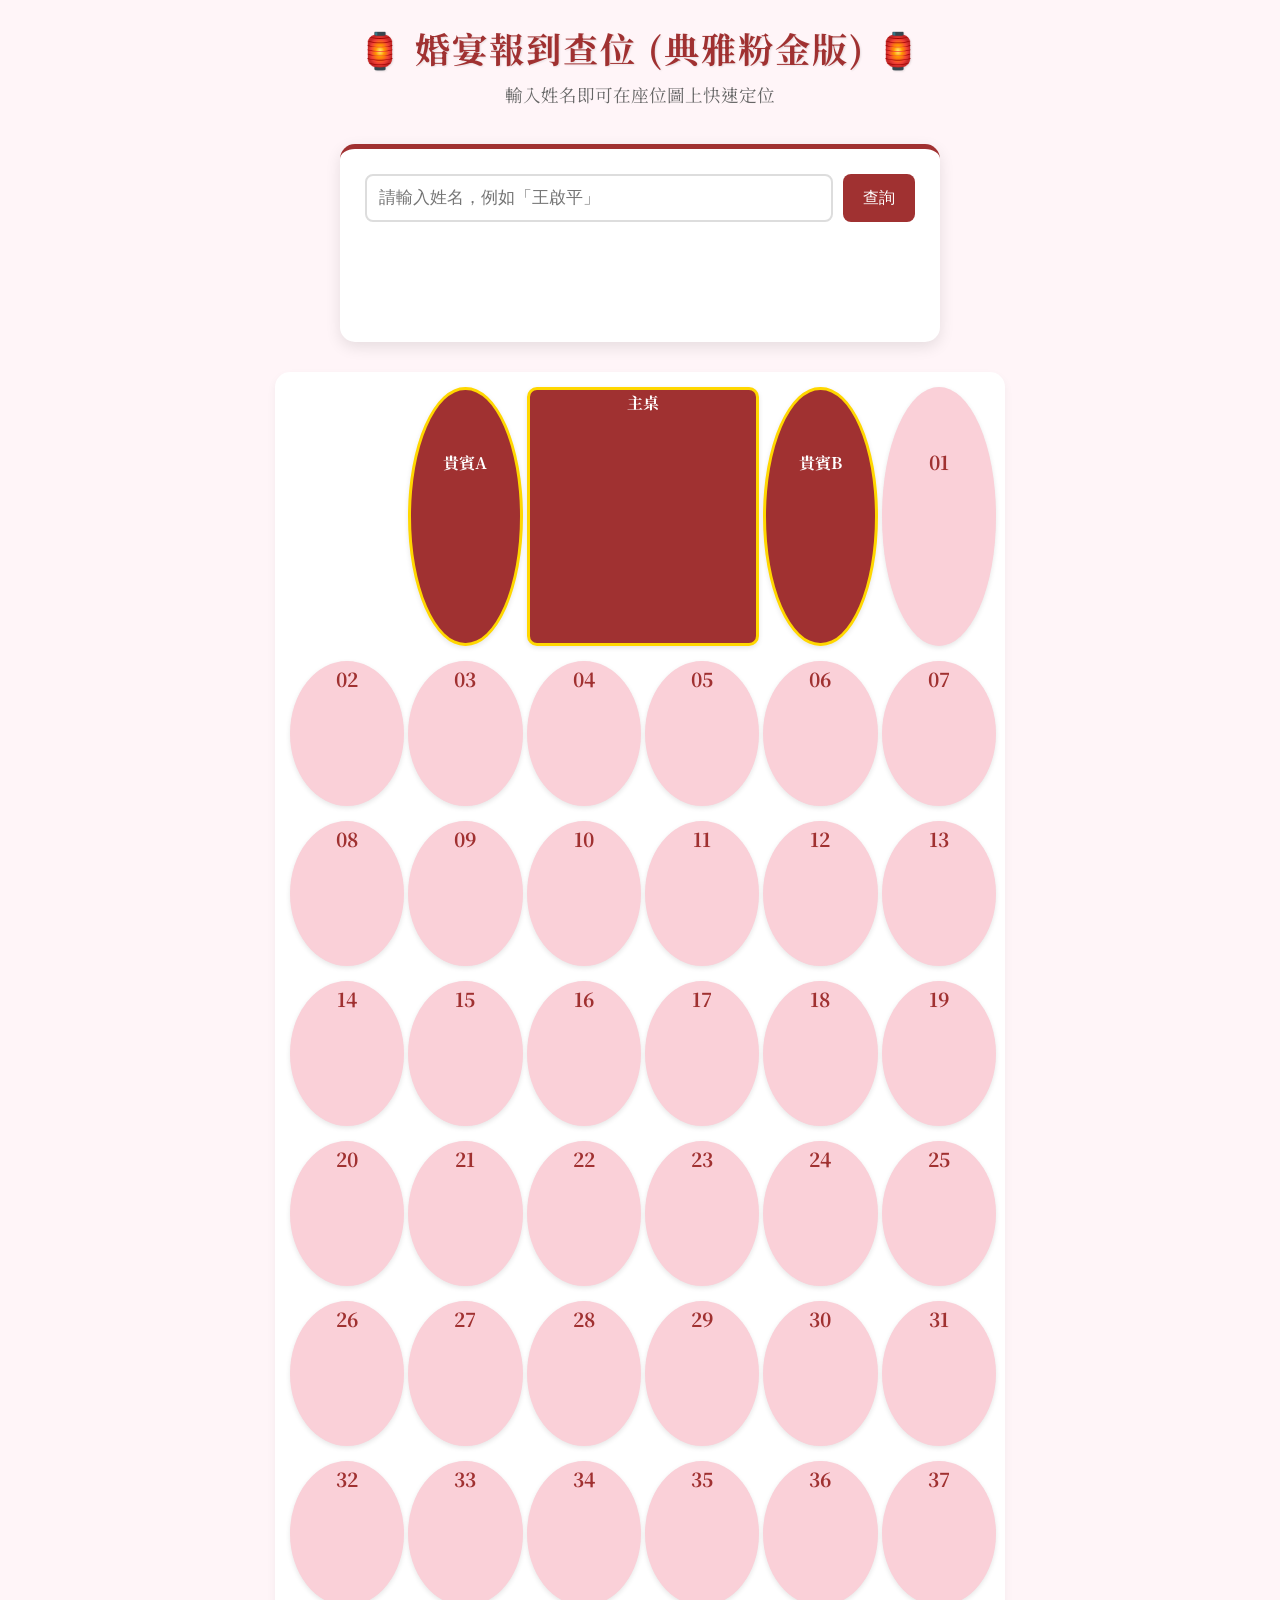
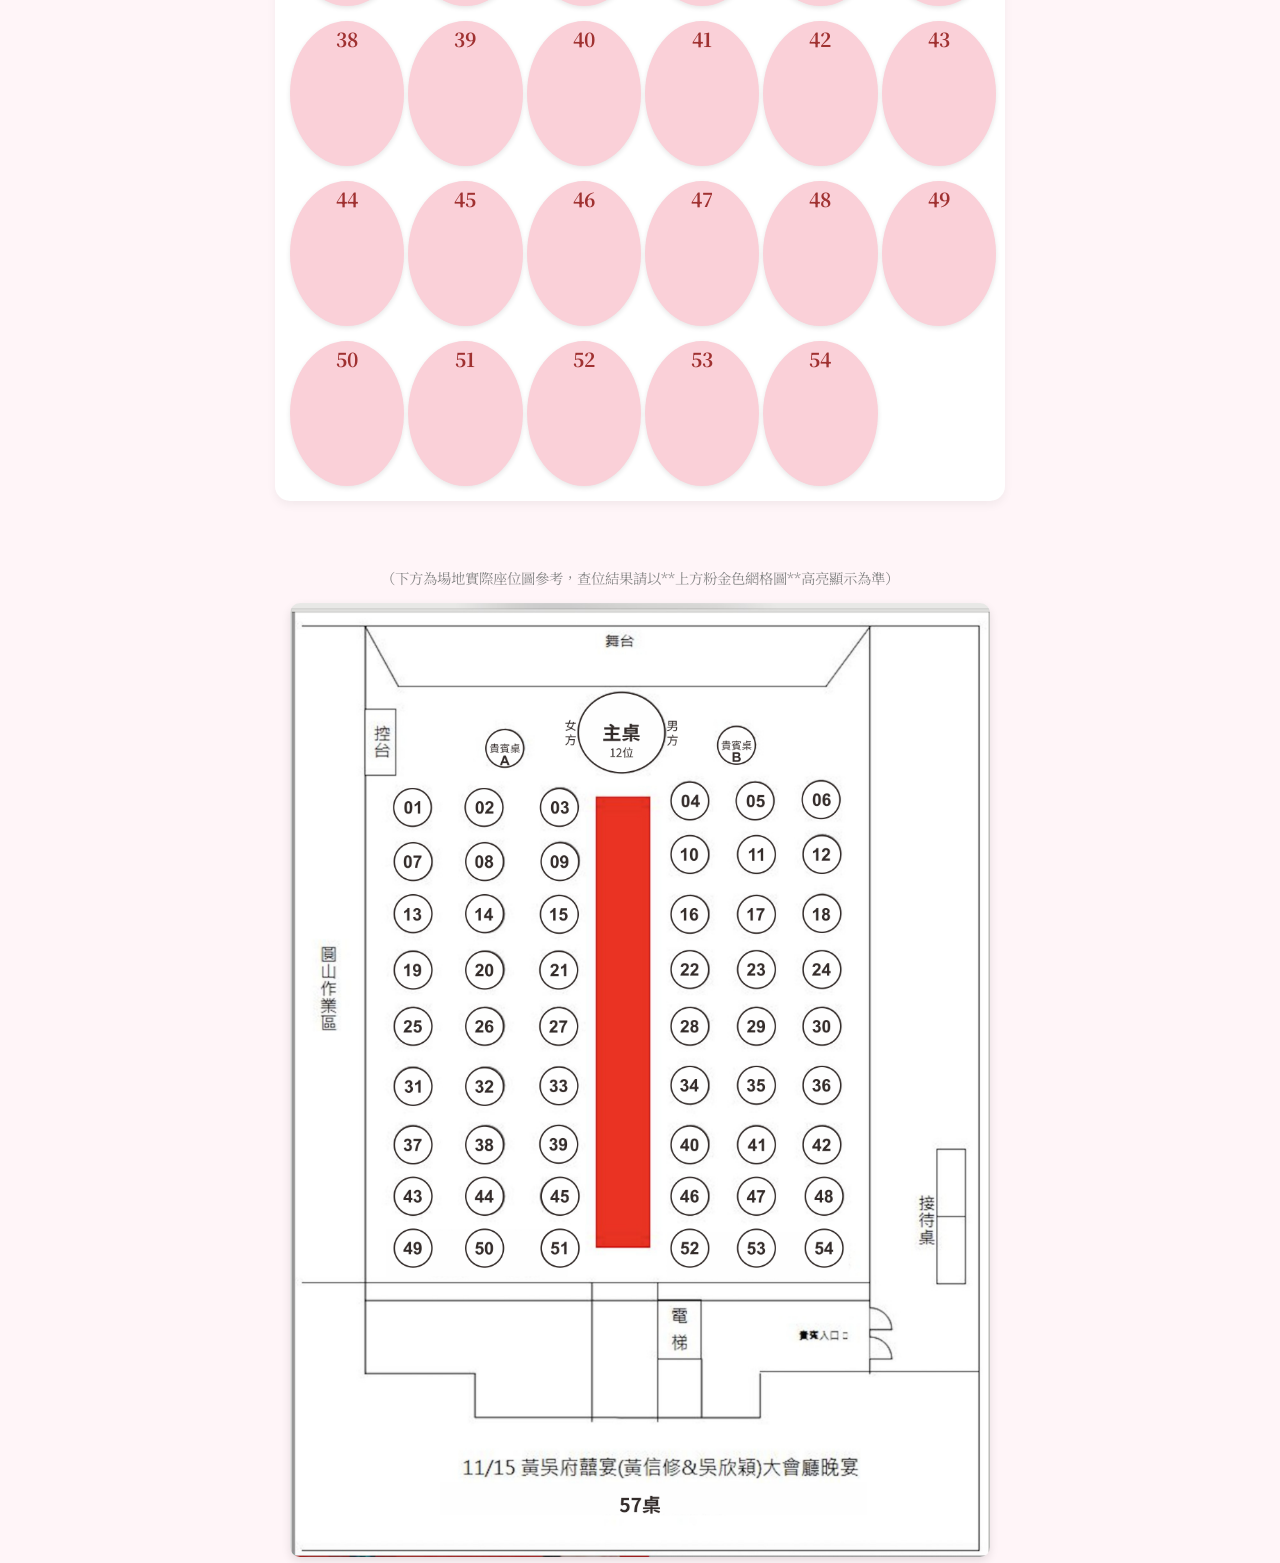
==== commit 1f49ca3a: "Update wedding_checkin_map_elegant.html" ====
--- a/wedding_checkin_map_elegant.html
+++ b/wedding_checkin_map_elegant.html
@@ -3,16 +3,18 @@
 <head>
     <meta charset="UTF-8">
     <meta name="viewport" content="width=device-width, initial-scale=1.0">
-    <title>【黃吳府】喜宴座位查詢</title>
+    <title>【黃吳府】喜宴座位查詢 - 典雅粉金版</title>
     <style>
-        /* CSS 樣式開始 - 美化與精準定位 */
-        @import url('https://fonts.googleapis.com/css2?family=Noto+Serif+TC:wght@400;700&display=swap'); /* 引入思源宋體，更優雅 */
+        /* CSS 樣式開始 - 網格佈局與粉金主題 */
+        @import url('https://fonts.googleapis.com/css2?family=Noto+Serif+TC:wght@400;700&display=swap'); /* 引入思源宋體 */
 
         :root {
-            --primary-color: #A03131; /* 深紅色/酒紅色 */
-            --secondary-color: #FFD700; /* 金色/喜慶色 */
-            --background-color: #fcfcfc;
-            --card-background: #ffffff;
+            --primary-color: #A03131; /* 深紅色 */
+            --secondary-color: #FFD700; /* 金色 */
+            --pink-base: #fdf2f5; /* 淺粉色背景 */
+            --pink-light: #fff5f8;
+            --pink-marker: #fad0d8; /* 圓形標記粉色 */
+            --gold-border: #ccaa00; /* 金色邊框 */
             --text-color: #333;
         }
 
@@ -20,7 +22,7 @@
             font-family: 'Noto Serif TC', '微軟正黑體', 'Microsoft JhengHei', Arial, sans-serif;
             margin: 0;
             padding: 0;
-            background-color: var(--background-color);
+            background-color: var(--pink-light);
             display: flex;
             flex-direction: column;
             align-items: center;
@@ -30,50 +32,46 @@
 
         h1 {
             color: var(--primary-color);
-            margin-bottom: 5px;
+            margin: 20px 0 5px 0;
             font-size: 2.2em;
             letter-spacing: 2px;
             text-shadow: 1px 1px 2px rgba(0,0,0,0.1);
         }
-        h2 {
-            color: var(--primary-color);
-            font-size: 1.5em;
-            margin-top: 5px;
-        }
         .subtitle {
             font-size: 1.1em;
             color: #666;
-            margin-bottom: 20px;
-        }
-
+            margin-bottom: 25px;
+        }
+
+        /* 查詢區塊 */
         .search-container {
-            background-color: var(--card-background);
+            background-color: white;
             padding: 25px;
-            border-radius: 12px;
-            box-shadow: 0 4px 10px rgba(0,0,0,0.1);
-            margin: 20px 0;
+            border-radius: 15px;
+            box-shadow: 0 5px 15px rgba(0,0,0,0.1);
+            margin: 10px 0 30px 0;
             width: 90%;
-            max-width: 450px;
+            max-width: 550px;
             text-align: center;
-            border-top: 4px solid var(--primary-color);
+            border-top: 5px solid var(--primary-color);
         }
 
         .input-group {
             display: flex;
             gap: 10px;
-            margin-bottom: 10px;
+            margin-bottom: 15px;
         }
 
         input[type="text"] {
             flex-grow: 1;
             padding: 12px;
             border: 2px solid #ddd;
-            border-radius: 6px;
+            border-radius: 8px;
             font-size: 17px;
             transition: border-color 0.3s;
         }
         input[type="text"]:focus {
-            border-color: var(--secondary-color);
+            border-color: var(--gold-border);
             outline: none;
         }
 
@@ -82,32 +80,29 @@
             background-color: var(--primary-color);
             color: white;
             border: none;
-            border-radius: 6px;
+            border-radius: 8px;
             font-size: 16px;
             cursor: pointer;
-            transition: background-color 0.3s, transform 0.1s;
+            transition: background-color 0.3s;
         }
         button:hover {
             background-color: #8b0000;
-        }
-        button:active {
-            transform: scale(0.98);
         }
 
         .result-box {
             margin-top: 15px;
             padding: 15px;
-            border-radius: 8px;
+            border-radius: 10px;
             min-height: 50px;
             text-align: left;
             font-size: 1.1em;
         }
 
         .result-box.found {
-            background-color: #f7fff7;
-            border: 1px solid #c8e6c9;
-            color: #388e3c;
-            border-left: 5px solid #4CAF50;
+            background-color: var(--pink-base);
+            border: 1px solid #f9c7d4;
+            color: var(--primary-color);
+            border-left: 5px solid var(--gold-border);
         }
 
         .result-box.not-found {
@@ -116,11 +111,8 @@
             color: #d32f2f;
             border-left: 5px solid #f44336;
         }
-        .result-box p {
-            margin: 5px 0;
-        }
         .result-box strong {
-            color: var(--primary-color);
+            color: var(--gold-border);
             font-weight: 700;
         }
         .result-box .note {
@@ -129,99 +121,76 @@
             display: block;
         }
 
-
-        /* 座位地圖容器 */
-        .seat-map-container {
+        /* *** 座位網格佈局 (核心) *** */
+        .seating-grid {
+            display: grid;
+            /* 3 VIP 欄 + 6 數字桌欄 */
+            grid-template-columns: repeat(6, 1fr); 
+            gap: 15px 10px; /* 垂直 15px，水平 10px */
+            width: 95%;
+            max-width: 700px;
+            margin: 0 auto 30px auto;
+            padding: 15px;
+            background-color: white;
+            border-radius: 15px;
+            box-shadow: 0 4px 10px rgba(0, 0, 0, 0.05);
+        }
+
+        /* 標記通用樣式 */
+        .seat-marker {
+            width: 100%;
+            padding-bottom: 100%; /* 使其高度等於寬度，形成正方形/圓形 */
+            background-color: var(--pink-marker);
+            border-radius: 50%;
+            display: flex;
+            align-items: center;
+            justify-content: center;
+            font-weight: 700;
+            color: var(--primary-color);
+            font-size: 1.2em;
+            box-shadow: 0 2px 5px rgba(0,0,0,0.1);
+            border: 3px solid transparent;
+            cursor: pointer;
             position: relative;
-            width: 95%;
-            max-width: 800px;
-            margin-top: 20px;
-            box-shadow: 0 4px 15px rgba(0,0,0,0.15);
-            border-radius: 10px;
-            overflow: hidden;
-        }
-
-        .seat-map-image {
-            width: 100%;
-            height: auto;
-            display: block;
-            border-radius: 10px;
-        }
-
-        /* 座位地標定位與高亮 */
-        .seat-marker {
-            position: absolute;
-            /* 基礎尺寸，調整後更接近圖上桌子大小 */
-            width: 4.5%; 
-            height: 4.5%;
-            background-color: transparent;
-            border-radius: 50%;
-            transition: all 0.5s ease;
-            box-sizing: border-box;
-            z-index: 10;
-        }
-
-        /* 主桌和貴賓桌的精準定位 */
+            transition: all 0.3s ease;
+        }
+        
+        /* 由於我們使用 grid 佈局，需要為 VIP 圓形調整位置 */
+        #貴賓A, #主桌, #貴賓B {
+            font-size: 1.0em;
+            font-weight: bold;
+            color: #ffffff; /* VIP 字體為白色 */
+            background-color: var(--primary-color); /* VIP 桌為深紅色底 */
+            border: 3px solid var(--secondary-color); /* 金色邊框 */
+        }
+
+        /* VIP 欄位定位 */
+        #貴賓A {
+            grid-column: 2 / span 1; /* 佔據第 2 欄 */
+        }
         #主桌 {
-            width: 13%;
-            height: 25%;
-            border-radius: 5px;
-            left: 42%;
-            top: 14.5%;
-        }
-
-        /* 貴賓桌微調到更精準的中心位置 */
-        #貴賓A { left: 34.5%; top: 15.5%; width: 4.5%; height: 4.5%; border-radius: 50%; }
-        #貴賓B { left: 60.5%; top: 15.5%; width: 4.5%; height: 4.5%; border-radius: 50%; }
-
-        /* 數字桌號精準定位 - 根據圖片網格進行微調 */
-        /* 左側欄 (X軸) */
-        .col-28 { left: 28%; } 
-        .col-34 { left: 34%; }
-        .col-40 { left: 40%; }
-        /* 右側欄 (X軸) */
-        .col-56 { left: 56%; }
-        .col-62 { left: 62%; }
-        .col-68 { left: 68%; }
-
-        /* 行高 (Y軸) */
-        .row-28 { top: 27.5%; }
-        .row-36 { top: 35.5%; }
-        .row-44 { top: 43.5%; }
-        .row-51 { top: 51.5%; }
-        .row-59 { top: 59.5%; }
-        .row-67 { top: 67.5%; }
-        .row-75 { top: 75.5%; }
-        .row-83 { top: 83.5%; }
-        .row-91 { top: 91.5%; } /* 最後一排 */
-        
-        /* 結合 X/Y 軸定位所有桌子 */
-        /* R1 */ #01 { @extend .col-28, .row-28; } #02 { @extend .col-34, .row-28; } #03 { @extend .col-40, .row-28; }
-               #04 { @extend .col-56, .row-28; } #05 { @extend .col-62, .row-28; } #06 { @extend .col-68, .row-28; }
-        /* R2 */ #07 { @extend .col-28, .row-36; } #08 { @extend .col-34, .row-36; } #09 { @extend .col-40, .row-36; }
-               #10 { @extend .col-56, .row-36; } #11 { @extend .col-62, .row-36; } #12 { @extend .col-68, .row-36; }
-        /* R3 */ #13 { @extend .col-28, .row-44; } #14 { @extend .col-34, .row-44; } #15 { @extend .col-40, .row-44; }
-               #16 { @extend .col-56, .row-44; } #17 { @extend .col-62, .row-44; } #18 { @extend .col-68, .row-44; }
-        /* R4 */ #19 { @extend .col-28, .row-51; } #20 { @extend .col-34, .row-51; } #21 { @extend .col-40, .row-51; }
-               #22 { @extend .col-56, .row-51; } #23 { @extend .col-62, .row-51; } #24 { @extend .col-68, .row-51; }
-        /* R5 */ #25 { @extend .col-28, .row-59; } #26 { @extend .col-34, .row-59; } #27 { @extend .col-40, .row-59; }
-               #28 { @extend .col-56, .row-59; } #29 { @extend .col-62, .row-59; } #30 { @extend .col-68, .row-59; }
-        /* R6 */ #31 { @extend .col-28, .row-67; } #32 { @extend .col-34, .row-67; } #33 { @extend .col-40, .row-67; }
-               #34 { @extend .col-56, .row-67; } #35 { @extend .col-62, .row-67; } #36 { @extend .col-68, .row-67; }
-        /* R7 */ #37 { @extend .col-28, .row-75; } #38 { @extend .col-34, .row-75; } #39 { @extend .col-40, .row-75; }
-               #40 { @extend .col-56, .row-75; } #41 { @extend .col-62, .row-75; } #42 { @extend .col-68, .row-75; }
-        /* R8 */ #43 { @extend .col-28, .row-83; } #44 { @extend .col-34, .row-83; } #45 { @extend .col-40, .row-83; }
-               #46 { @extend .col-56, .row-83; } #47 { @extend .col-62, .row-83; } #48 { @extend .col-68, .row-83; }
-        /* R9 */ #49 { @extend .col-28, .row-91; } #50 { @extend .col-34, .row-91; } #51 { @extend .col-40, .row-91; }
-               #52 { @extend .col-56, .row-91; } #53 { @extend .col-62, .row-91; } #54 { @extend .col-68, .row-91; }
+            grid-column: 3 / span 2; /* 佔據第 3 和 4 欄 */
+            border-radius: 10px; /* 主桌為圓角矩形 */
+        }
+        #貴賓B {
+            grid-column: 5 / span 1; /* 佔據第 5 欄 */
+        }
 
 
         /* 高亮樣式 */
         .highlight {
-            background-color: rgba(255, 215, 0, 0.7) !important; /* 金黃色高亮 */
-            border: 3px solid var(--primary-color);
-            box-shadow: 0 0 10px rgba(255, 215, 0, 0.8);
+            background-color: var(--secondary-color) !important; /* 金色高亮 */
+            border: 3px solid var(--primary-color) !important;
+            box-shadow: 0 0 15px rgba(255, 215, 0, 0.8);
             animation: pulse 1.2s infinite alternate;
+        }
+        /* 高亮時，數字桌號的文字顏色變成深紅色 */
+        .highlight.table-number {
+             color: var(--primary-color); 
+        }
+        /* 高亮時，VIP 桌號的文字顏色變成深色 */
+        .highlight.vip-table {
+             color: var(--primary-color); 
         }
 
         @keyframes pulse {
@@ -229,23 +198,42 @@
             to { opacity: 1; }
         }
 
+        /* 額外加上參考座位圖 */
+        .map-reference {
+            margin-top: 20px;
+            width: 95%;
+            max-width: 700px;
+            text-align: center;
+        }
+        .map-reference img {
+            max-width: 100%;
+            height: auto;
+            border-radius: 10px;
+            box-shadow: 0 4px 10px rgba(0, 0, 0, 0.1);
+        }
+
         /* 響應式設計：小屏幕調整 */
-        @media (max-width: 600px) {
-            h1 { font-size: 1.8em; }
-            .search-container { padding: 15px; }
-            .input-group { flex-direction: column; gap: 5px; }
-            button { width: 100%; }
+        @media (max-width: 768px) {
+            .seating-grid {
+                grid-template-columns: repeat(3, 1fr); /* 調整為 3 欄佈局 */
+                gap: 10px;
+                max-width: 500px;
+            }
+            /* 在 3 欄佈局下重新調整 VIP 欄位 */
+            #貴賓A { grid-column: 1 / span 1; }
+            #主桌 { grid-column: 2 / span 1; }
+            #貴賓B { grid-column: 3 / span 1; }
         }
     </style>
 </head>
 <body>
 
-    <h1>🏮 歡迎蒞臨喜宴 🏮</h1>
-    <div class="subtitle">請輸入您的姓名查詢座位</div>
+    <h1>🏮 婚宴報到查位 (典雅粉金版) 🏮</h1>
+    <div class="subtitle">輸入姓名即可在座位圖上快速定位</div>
 
     <div class="search-container">
         <div class="input-group">
-            <input type="text" id="guestNameInput" placeholder="請輸入姓名" onkeyup="checkSearch(event)">
+            <input type="text" id="guestNameInput" placeholder="請輸入姓名，例如「王啟平」" onkeyup="checkSearch(event)">
             <button onclick="searchGuest()">查詢</button>
         </div>
         
@@ -253,445 +241,487 @@
             </div>
     </div>
 
-    <div class="seat-map-container">
-        <img class="seat-map-image" src="喜宴座位圖.jpg" alt="宴會廳座位圖">
-
-        <div id="主桌" class="seat-marker"></div>
-        <div id="貴賓A" class="seat-marker"></div>
-        <div id="貴賓B" class="seat-marker"></div>
-
-        <div id="01" class="seat-marker col-28 row-28"></div> <div id="04" class="seat-marker col-56 row-28"></div>
-        <div id="02" class="seat-marker col-34 row-28"></div> <div id="05" class="seat-marker col-62 row-28"></div>
-        <div id="03" class="seat-marker col-40 row-28"></div> <div id="06" class="seat-marker col-68 row-28"></div>
-        <div id="07" class="seat-marker col-28 row-36"></div> <div id="10" class="seat-marker col-56 row-36"></div>
-        <div id="08" class="seat-marker col-34 row-36"></div> <div id="11" class="seat-marker col-62 row-36"></div>
-        <div id="09" class="seat-marker col-40 row-36"></div> <div id="12" class="seat-marker col-68 row-36"></div>
-        <div id="13" class="seat-marker col-28 row-44"></div> <div id="16" class="seat-marker col-56 row-44"></div>
-        <div id="14" class="seat-marker col-34 row-44"></div> <div id="17" class="seat-marker col-62 row-44"></div>
-        <div id="15" class="seat-marker col-40 row-44"></div> <div id="18" class="seat-marker col-68 row-44"></div>
-        <div id="19" class="seat-marker col-28 row-51"></div> <div id="22" class="seat-marker col-56 row-51"></div>
-        <div id="20" class="seat-marker col-34 row-51"></div> <div id="23" class="seat-marker col-62 row-51"></div>
-        <div id="21" class="seat-marker col-40 row-51"></div> <div id="24" class="seat-marker col-68 row-51"></div>
-        <div id="25" class="seat-marker col-28 row-59"></div> <div id="28" class="seat-marker col-56 row-59"></div>
-        <div id="26" class="seat-marker col-34 row-59"></div> <div id="29" class="seat-marker col-62 row-59"></div>
-        <div id="27" class="seat-marker col-40 row-59"></div> <div id="30" class="seat-marker col-68 row-59"></div>
-        <div id="31" class="seat-marker col-28 row-67"></div> <div id="34" class="seat-marker col-56 row-67"></div>
-        <div id="32" class="seat-marker col-34 row-67"></div> <div id="35" class="seat-marker col-62 row-67"></div>
-        <div id="33" class="seat-marker col-40 row-67"></div> <div id="36" class="seat-marker col-68 row-67"></div>
-        <div id="37" class="seat-marker col-28 row-75"></div> <div id="40" class="seat-marker col-56 row-75"></div>
-        <div id="38" class="seat-marker col-34 row-75"></div> <div id="41" class="seat-marker col-62 row-75"></div>
-        <div id="39" class="seat-marker col-40 row-75"></div> <div id="42" class="seat-marker col-68 row-75"></div>
-        <div id="43" class="seat-marker col-28 row-83"></div> <div id="46" class="seat-marker col-56 row-83"></div>
-        <div id="44" class="seat-marker col-34 row-83"></div> <div id="47" class="seat-marker col-62 row-83"></div>
-        <div id="45" class="seat-marker col-40 row-83"></div> <div id="48" class="seat-marker col-68 row-83"></div>
-        <div id="49" class="seat-marker col-28 row-91"></div> <div id="52" class="seat-marker col-56 row-91"></div>
-        <div id="50" class="seat-marker col-34 row-91"></div> <div id="53" class="seat-marker col-62 row-91"></div>
-        <div id="51" class="seat-marker col-40 row-91"></div> <div id="54" class="seat-marker col-68 row-91"></div>
+    <div class="seating-grid">
+        <div class="seat-marker vip-table" id="貴賓A">貴賓A</div>
+        <div class="seat-marker vip-table" id="主桌">主桌</div>
+        <div class="seat-marker vip-table" id="貴賓B">貴賓B</div>
+
+        <div class="seat-marker table-number" id="01">01</div>
+        <div class="seat-marker table-number" id="02">02</div>
+        <div class="seat-marker table-number" id="03">03</div>
+        <div class="seat-marker table-number" id="04">04</div>
+        <div class="seat-marker table-number" id="05">05</div>
+        <div class="seat-marker table-number" id="06">06</div>
+
+        <div class="seat-marker table-number" id="07">07</div>
+        <div class="seat-marker table-number" id="08">08</div>
+        <div class="seat-marker table-number" id="09">09</div>
+        <div class="seat-marker table-number" id="10">10</div>
+        <div class="seat-marker table-number" id="11">11</div>
+        <div class="seat-marker table-number" id="12">12</div>
+        
+        <div class="seat-marker table-number" id="13">13</div>
+        <div class="seat-marker table-number" id="14">14</div>
+        <div class="seat-marker table-number" id="15">15</div>
+        <div class="seat-marker table-number" id="16">16</div>
+        <div class="seat-marker table-number" id="17">17</div>
+        <div class="seat-marker table-number" id="18">18</div>
+
+        <div class="seat-marker table-number" id="19">19</div>
+        <div class="seat-marker table-number" id="20">20</div>
+        <div class="seat-marker table-number" id="21">21</div>
+        <div class="seat-marker table-number" id="22">22</div>
+        <div class="seat-marker table-number" id="23">23</div>
+        <div class="seat-marker table-number" id="24">24</div>
+        
+        <div class="seat-marker table-number" id="25">25</div>
+        <div class="seat-marker table-number" id="26">26</div>
+        <div class="seat-marker table-number" id="27">27</div>
+        <div class="seat-marker table-number" id="28">28</div>
+        <div class="seat-marker table-number" id="29">29</div>
+        <div class="seat-marker table-number" id="30">30</div>
+        
+        <div class="seat-marker table-number" id="31">31</div>
+        <div class="seat-marker table-number" id="32">32</div>
+        <div class="seat-marker table-number" id="33">33</div>
+        <div class="seat-marker table-number" id="34">34</div>
+        <div class="seat-marker table-number" id="35">35</div>
+        <div class="seat-marker table-number" id="36">36</div>
+
+        <div class="seat-marker table-number" id="37">37</div>
+        <div class="seat-marker table-number" id="38">38</div>
+        <div class="seat-marker table-number" id="39">39</div>
+        <div class="seat-marker table-number" id="40">40</div>
+        <div class="seat-marker table-number" id="41">41</div>
+        <div class="seat-marker table-number" id="42">42</div>
+
+        <div class="seat-marker table-number" id="43">43</div>
+        <div class="seat-marker table-number" id="44">44</div>
+        <div class="seat-marker table-number" id="45">45</div>
+        <div class="seat-marker table-number" id="46">46</div>
+        <div class="seat-marker table-number" id="47">47</div>
+        <div class="seat-marker table-number" id="48">48</div>
+
+        <div class="seat-marker table-number" id="49">49</div>
+        <div class="seat-marker table-number" id="50">50</div>
+        <div class="seat-marker table-number" id="51">51</div>
+        <div class="seat-marker table-number" id="52">52</div>
+        <div class="seat-marker table-number" id="53">53</div>
+        <div class="seat-marker table-number" id="54">54</div>
+
+    </div>
+
+    <div class="map-reference">
+        <p style="color: #888; font-size: 0.9em;">（下方為場地實際座位圖參考，查位結果請以**上方粉金色網格圖**高亮顯示為準）</p>
+        <img class="seat-map-image" src="喜宴座位圖.jpg" alt="宴會廳座位圖參考">
     </div>
 
     <script>
         /* JavaScript 程式碼開始 */
 
-        // 1. 賓客資料庫 (從您的 wedding_guest_tables.csv 轉換而來)
-        // 為了避免重複的代碼區塊，我將資料陣列省略，請確保您使用上一個回覆中完整的 guestData 陣列
-        // [IMPORTANT: PASTE THE ENTIRE guestData ARRAY HERE]
+        // 1. 賓客資料庫 - 根據您上傳的 V4.docx 檔案內容精確解析
         const guestData = [
-            // 主桌
-            { name: "闕清祥", table: "主桌", count: "2" , note: ""},
-            { name: "吳炎松", table: "主桌", count: "1" , note: ""},
-            { name: "王啟平", table: "主桌", count: "1" , note: ""},
-            { name: "謝秀珍", table: "主桌", count: "1" , note: ""},
-            { name: "黃明傳", table: "主桌", count: "1" , note: ""},
-            { name: "謝振華", table: "主桌", count: "2" , note: ""},
-            { name: "闕秀玲", table: "主桌", count: "1" , note: ""},
-            { name: "吳炎宗", table: "主桌", count: "1" , note: ""},
-            { name: "黃信修", table: "主桌", count: "1" , note: ""},
-            { name: "吳欣穎", table: "主桌", count: "1" , note: ""},
-            // 貴賓A
-            { name: "顏志發", table: "貴賓A", count: "1" , note: "總統府資政"},
-            { name: "邱同印", table: "貴賓A", count: "1" , note: "前最高法院審判長"},
-            { name: "徐俊生", table: "貴賓A", count: "1" , note: "汐止分局長"},
-            { name: "羅億田", table: "貴賓A", count: "2" , note: "汐止六大隊大隊長 賢伉儷"},
-            { name: "李樹枝", table: "貴賓A", count: "1" , note: "國際獅子會300A2區前總監"},
-            { name: "黃朝慶", table: "貴賓A", count: "1" , note: "國際獅子會300A2區前總監"},
-            { name: "張利榮", table: "貴賓A", count: "1" , note: "鴻碩集團董事長"},
-            { name: "張茂楠", table: "貴賓A", count: "1" , note: "民主進步黨黨部主委"},
-            { name: "陳振雄", table: "貴賓A", count: "1" , note: "金弘笙實業有限公司董事長"},
-            { name: "卓豐閔", table: "貴賓A", count: "1" , note: "車麗屋汽車百貨總經理"},
-            { name: "林王賢", table: "貴賓A", count: "1" , note: "源豐行有限公司董事長"},
-            // 貴賓B
-            { name: "李 㼈", table: "貴賓B", count: "1" , note: "資深藝人"},
-            { name: "蔡鉦松", table: "貴賓B", count: "1" , note: "普賢藥華藥大股東"},
-            { name: "李世昌", table: "貴賓B", count: "2" , note: "清水巖主委"},
-            { name: "陳輝林", table: "貴賓B", count: "1" , note: "社后老人關懷協會前理事長"},
-            { name: "李育誠", table: "貴賓B", count: "1" , note: "崇德整骨大師"},
-            { name: "周金鴻", table: "貴賓B", count: "2" , note: "三總公共室主任 賢伉儷"},
-            { name: "林霈淳", table: "貴賓B", count: "1" , note: "澳邁國際執行長"},
-            { name: "劉凌偉", table: "貴賓B", count: "1" , note: "立普思股份有限公司董事長"},
-            { name: "黃吉星", table: "貴賓B", count: "2" , note: "好友 賢伉儷"},
-            // 桌次 01-54
-            { name: "吳國華", table: "01", count: "4" , note: ""},
-            { name: "吳代瑞", table: "01", count: "3" , note: ""},
-            { name: "吳雅玲", table: "01", count: "3" , note: ""},
-            { name: "謝秀惠", table: "02", count: "4" , note: ""},
-            { name: "謝佳諭", table: "02", count: "5" , note: ""},
-            { name: "吳蕙君", table: "03", count: "3" , note: "2大1小(兒童椅)"},
-            { name: "吳昇倫", table: "03", count: "1" , note: ""},
-            { name: "吳思樺", table: "03", count: "1" , note: ""},
-            { name: "王紹慈", table: "03", count: "1" , note: ""},
-            { name: "謝鎮宇", table: "03", count: "1" , note: ""},
-            { name: "謝青翰", table: "03", count: "1" , note: ""},
-            { name: "吳懿庭", table: "03", count: "2" , note: "1大1小(兒童椅)"},
-            { name: "王順吉", table: "04", count: "2" , note: ""},
-            { name: "黃添丁", table: "04", count: "3" , note: ""},
-            { name: "楊成觀", table: "04", count: "3" , note: ""},
-            { name: "王正傳", table: "04", count: "2" , note: ""},
-            { name: "林振文", table: "05", count: "2" , note: ""},
-            { name: "杜信光", table: "05", count: "5" , note: ""},
-            { name: "闕秀雀", table: "05", count: "2" , note: ""},
-            { name: "闕李麟", table: "05", count: "1" , note: ""},
-            { name: "高石龍", table: "06", count: "1" , note: ""},
-            { name: "黃建成", table: "06", count: "1" , note: ""},
-            { name: "黃彩雲", table: "06", count: "1" , note: ""},
-            { name: "黃松茂", table: "06", count: "1" , note: ""},
-            { name: "黃素月", table: "06", count: "2" , note: ""},
-            { name: "黃專凱", table: "06", count: "1" , note: ""},
-            { name: "紗拉", table: "06", count: "1" , note: ""},
-            { name: "陳承龍", table: "06", count: "1" , note: ""},
-            { name: "陳潘君枝", table: "06", count: "1" , note: ""},
-            { name: "呂寶貴", table: "06", count: "1" , note: "素食"},
-            { name: "林育陞", table: "07", count: "3" , note: ""},
-            { name: "吳紘緯", table: "07", count: "2" , note: ""},
-            { name: "吳明雄", table: "07", count: "2" , note: ""},
-            { name: "吳明鴻", table: "07", count: "1" , note: ""},
-            { name: "林庸善", table: "07", count: "1" , note: ""},
-            { name: "劉鎮平", table: "07", count: "2" , note: ""},
-            { name: "許春美", table: "08", count: "1" , note: ""},
-            { name: "吳龍泉", table: "08", count: "1" , note: ""},
-            { name: "吳宇軒", table: "08", count: "1" , note: ""},
-            { name: "廖富美", table: "08", count: "1" , note: ""},
-            { name: "吳鎮宏", table: "08", count: "1" , note: ""},
-            { name: "吳家伶", table: "08", count: "2" , note: ""},
-            { name: "廖勝彬", table: "08", count: "2" , note: ""},
-            { name: "吳炎輝", table: "08", count: "1" , note: ""},
-            { name: "吳炎輝", table: "08", count: "1" , note: "素食"},
-            { name: "馥羽", table: "09", count: "2" , note: ""},
-            { name: "李凱盛", table: "09", count: "2" , note: ""},
-            { name: "蘇聖芳", table: "09", count: "1" , note: ""},
-            { name: "張玉琳", table: "09", count: "2" , note: ""},
-            { name: "心平", table: "09", count: "2" , note: ""},
-            { name: "芮萍", table: "09", count: "2" , note: ""},
-            { name: "李 㼈 太太", table: "10", count: "2" , note: ""},
-            { name: "張萬寶", table: "10", count: "3" , note: ""},
-            { name: "卓豐閔太太", table: "10", count: "1" , note: ""},
-            { name: "陳輝林太太", table: "10", count: "1" , note: ""},
-            { name: "張采茹", table: "10", count: "3" , note: ""},
-            { name: "林昌榮", table: "11", count: "1" , note: ""},
-            { name: "林振聲", table: "11", count: "2" , note: ""},
-            { name: "陳茂堂", table: "11", count: "1" , note: ""},
-            { name: "林德興", table: "11", count: "2" , note: ""},
-            { name: "陳玫蓁", table: "11", count: "1" , note: ""},
-            { name: "張忠玲", table: "11", count: "2" , note: ""},
-            { name: "余瑞玉", table: "11", count: "1" , note: ""},
-            { name: "黃來福", table: "12", count: "2" , note: ""},
-            { name: "黃來興", table: "12", count: "2" , note: ""},
-            { name: "黃銘義", table: "12", count: "2" , note: ""},
-            { name: "翁震翔", table: "12", count: "2" , note: ""},
-            { name: "謝昆金", table: "12", count: "2" , note: ""},
-            { name: "洪煜喨", table: "12", count: "1" , note: "素食"},
-            { name: "林青璇", table: "13", count: "2" , note: ""},
-            { name: "蔡羽溱", table: "13", count: "2" , note: ""},
-            { name: "林玉惠", table: "13", count: "1" , note: ""},
-            { name: "游弼涵", table: "13", count: "1" , note: "素食"},
-            { name: "游弼涵", table: "13", count: "2" , note: "1大1小(兒童坐大人椅)"},
-            { name: "董其欣", table: "13", count: "3" , note: "2大1小(兒童椅)"},
-            { name: "林念樺", table: "13", count: "1" , note: ""},
-            { name: "楊啟明", table: "14", count: "2" , note: ""},
-            { name: "林正弘", table: "14", count: "2" , note: ""},
-            { name: "黃盈國", table: "14", count: "2" , note: ""},
-            { name: "薛定吉", table: "14", count: "2" , note: ""},
-            { name: "高志榮", table: "14", count: "2" , note: ""},
-            { name: "廖瑞民", table: "15", count: "3" , note: ""},
-            { name: "陳振仲", table: "15", count: "2" , note: ""},
-            { name: "黃連興", table: "15", count: "2" , note: ""},
-            { name: "張世飛", table: "15", count: "1" , note: ""},
-            { name: "江嘉倫", table: "15", count: "1" , note: ""},
-            { name: "張政立", table: "15", count: "1" , note: ""},
-            { name: "黃俊強", table: "16", count: "1" , note: ""},
-            { name: "哈滴", table: "16", count: "2" , note: ""},
-            { name: "韓國黃先生", table: "16", count: "2" , note: ""},
-            { name: "鄭閔中", table: "16", count: "1" , note: ""},
-            { name: "黃永全", table: "16", count: "1" , note: ""},
-            { name: "朱紹文", table: "16", count: "2" , note: ""},
-            { name: "黃裕堡", table: "16", count: "1" , note: ""},
-            { name: "王啟平", table: "17", count: "3" , note: ""},
-            { name: "黃駿崴", table: "17", count: "2" , note: ""},
-            { name: "林佳德", table: "17", count: "5" , note: ""},
-            { name: "陳榮豐", table: "17", count: "1" , note: "素食"},
-            { name: "周川琪", table: "18", count: "3" , note: ""},
-            { name: "林三貴", table: "18", count: "3" , note: ""},
-            { name: "曾志豪", table: "18", count: "2" , note: ""},
-            { name: "蔡智民", table: "18", count: "2" , note: ""},
-            { name: "張永達", table: "19", count: "2" , note: ""},
-            { name: "陳啟禎", table: "19", count: "2" , note: ""},
-            { name: "許復", table: "19", count: "2" , note: ""},
-            { name: "劉武昌", table: "19", count: "2" , note: ""},
-            { name: "周棟徽", table: "19", count: "2" , note: ""},
-            { name: "蕭智文", table: "20", count: "2" , note: ""},
-            { name: "李惠鳴", table: "20", count: "2" , note: ""},
-            { name: "莊承濬", table: "20", count: "1" , note: ""},
-            { name: "詹鴻俞", table: "20", count: "2" , note: ""},
-            { name: "趙俊明", table: "20", count: "3" , note: ""},
-            { name: "林耀鴻", table: "21", count: "2" , note: ""},
-            { name: "林桂賢", table: "21", count: "2" , note: ""},
-            { name: "黎育麟", table: "21", count: "1" , note: ""},
-            { name: "董憲諭", table: "21", count: "1" , note: ""},
-            { name: "卓泰安", table: "21", count: "1" , note: ""},
-            { name: "張義松", table: "21", count: "2" , note: ""},
-            { name: "邱世偉", table: "21", count: "1" , note: ""},
-            { name: "廖世榮", table: "22", count: "2" , note: ""},
-            { name: "李國良", table: "22", count: "1" , note: ""},
-            { name: "陳孟忠", table: "22", count: "1" , note: ""},
-            { name: "簡文吉", table: "22", count: "1" , note: ""},
-            { name: "廖正良", table: "22", count: "1" , note: ""},
-            { name: "周華堂", table: "22", count: "2" , note: ""},
-            { name: "蘇東源", table: "22", count: "1" , note: ""},
-            { name: "黃鐳耀", table: "22", count: "1" , note: ""},
-            { name: "吳申二", table: "23", count: "2" , note: ""},
-            { name: "吳鑽喜", table: "23", count: "2" , note: ""},
-            { name: "余順旗", table: "23", count: "1" , note: ""},
-            { name: "簡元育", table: "23", count: "1" , note: ""},
-            { name: "謝定洲", table: "23", count: "2" , note: ""},
-            { name: "江阿禮", table: "23", count: "2" , note: ""},
-            { name: "洪水棟", table: "24", count: "2" , note: ""},
-            { name: "黃玉麟", table: "24", count: "2" , note: ""},
-            { name: "黃育明", table: "24", count: "2" , note: ""},
-            { name: "許豐臣", table: "24", count: "1" , note: ""},
-            { name: "王志為", table: "24", count: "3" , note: ""},
-            { name: "虞荐傑", table: "25", count: "1" , note: ""},
-            { name: "大立通", table: "25", count: "2" , note: ""},
-            { name: "孫采綺", table: "25", count: "2" , note: ""},
-            { name: "王佳毅", table: "25", count: "1" , note: ""},
-            { name: "陳建伸", table: "25", count: "2" , note: ""},
-            { name: "沈秋雄", table: "25", count: "1" , note: ""},
-            { name: "唐書偉", table: "25", count: "1" , note: ""},
-            { name: "陳建育", table: "26", count: "1" , note: ""},
-            { name: "黃坤", table: "26", count: "2" , note: ""},
-            { name: "黃室堂", table: "26", count: "2" , note: ""},
-            { name: "萬歆", table: "26", count: "2" , note: ""},
-            { name: "鄒明坤", table: "26", count: "2" , note: ""},
-            { name: "黃秉閎", table: "26", count: "1" , note: ""},
-            { name: "謝明晃", table: "27", count: "2" , note: ""},
-            { name: "林清海", table: "27", count: "1" , note: ""},
-            { name: "劉溪雄", table: "27", count: "2" , note: ""},
-            { name: "梁中川", table: "27", count: "2" , note: ""},
-            { name: "蘇泓維", table: "27", count: "2" , note: ""},
-            { name: "張皓翔", table: "27", count: "1" , note: ""},
-            { name: "黃建興", table: "28", count: "2" , note: ""},
-            { name: "張金源", table: "28", count: "2" , note: ""},
-            { name: "劉賢銘", table: "28", count: "1" , note: ""},
-            { name: "林朝景", table: "28", count: "2" , note: ""},
-            { name: "江文聖", table: "28", count: "2" , note: ""},
-            { name: "洪慶儒", table: "28", count: "1" , note: ""},
-            { name: "何清忻", table: "29", count: "2" , note: ""},
-            { name: "林周信", table: "29", count: "2" , note: ""},
-            { name: "陳介甫", table: "29", count: "2" , note: ""},
-            { name: "周俊生", table: "29", count: "2" , note: ""},
-            { name: "華晞禮", table: "29", count: "2" , note: ""},
-            { name: "潘長鑫", table: "30", count: "2" , note: ""},
-            { name: "柯邦勳", table: "30", count: "2" , note: ""},
-            { name: "黃偉民", table: "30", count: "2" , note: ""},
-            { name: "葉明超", table: "30", count: "2" , note: ""},
-            { name: "楊國雄", table: "30", count: "2" , note: ""},
-            { name: "黃朝慶總監夫人", table: "31", count: "1" , note: ""},
-            { name: "黃春成夫人", table: "31", count: "1" , note: ""},
-            { name: "吳聰文夫人", table: "31", count: "1" , note: ""},
-            { name: "林宜勳夫人", table: "31", count: "1" , note: ""},
-            { name: "黃聖富夫人", table: "31", count: "1" , note: ""},
-            { name: "鄧景云", table: "31", count: "1" , note: ""},
-            { name: "陳凰櫻", table: "31", count: "1" , note: ""},
-            { name: "林美惠", table: "31", count: "1" , note: ""},
-            { name: "林艾樺", table: "31", count: "1" , note: ""},
-            { name: "鄭淑瑞", table: "31", count: "1" , note: ""},
-            { name: "吳聰文", table: "32", count: "1" , note: ""},
-            { name: "黃春成", table: "32", count: "1" , note: ""},
-            { name: "林振福", table: "32", count: "1" , note: ""},
-            { name: "黃茂華", table: "32", count: "1" , note: ""},
-            { name: "陳淑芬", table: "32", count: "1" , note: ""},
-            { name: "曾憲星", table: "32", count: "1" , note: ""},
-            { name: "章文豪", table: "32", count: "1" , note: ""},
-            { name: "陳定權", table: "32", count: "1" , note: ""},
-            { name: "闕河誠", table: "32", count: "1" , note: ""},
-            { name: "何孔仁", table: "32", count: "1" , note: ""},
-            { name: "曾俊凱", table: "33", count: "1" , note: ""},
-            { name: "王清雲", table: "33", count: "2" , note: ""},
-            { name: "謝明杰", table: "33", count: "1" , note: ""},
-            { name: "牟維 𠍇", table: "33", count: "1" , note: ""},
-            { name: "鐘宇豐", table: "33", count: "1" , note: ""},
-            { name: "許錫倫", table: "33", count: "1" , note: ""},
-            { name: "林定國", table: "33", count: "2" , note: ""},
-            { name: "張書瑋", table: "33", count: "1" , note: ""},
-            { name: "林慶", table: "34", count: "2" , note: ""},
-            { name: "顏郁琪", table: "34", count: "2" , note: ""},
-            { name: "常彬", table: "34", count: "2" , note: ""},
-            { name: "杜純瑾", table: "34", count: "2" , note: ""},
-            { name: "白清萬", table: "34", count: "2" , note: ""},
-            { name: "呂庭毅", table: "35", count: "2" , note: ""},
-            { name: "李孝文", table: "35", count: "2" , note: ""},
-            { name: "鄔侃如", table: "35", count: "1" , note: ""},
-            { name: "温一葦", table: "35", count: "1" , note: ""},
-            { name: "張仲儀", table: "35", count: "1" , note: ""},
-            { name: "顏湘庭", table: "35", count: "2" , note: ""},
-            { name: "陳品堯", table: "36", count: "3" , note: "2大1小(兒童椅)"},
-            { name: "連儀宏", table: "36", count: "2" , note: ""},
-            { name: "Kyle Tseng（曾鴻凱）", table: "36", count: "2" , note: ""},
-            { name: "陳柏任", table: "36", count: "1" , note: ""},
-            { name: "陳餘昭", table: "36", count: "1" , note: ""},
-            { name: "王宣驊", table: "36", count: "1" , note: ""},
-            { name: "吳晉任", table: "36", count: "1" , note: ""},
-            { name: "李建軍", table: "37", count: "1" , note: ""},
-            { name: "陳朝聰", table: "37", count: "1" , note: ""},
-            { name: "何坤濟", table: "37", count: "1" , note: ""},
-            { name: "陳坤成", table: "37", count: "1" , note: ""},
-            { name: "柯武昌", table: "37", count: "1" , note: ""},
-            { name: "王銘修", table: "37", count: "1" , note: ""},
-            { name: "黃江隆", table: "37", count: "1" , note: ""},
-            { name: "林正坤", table: "37", count: "1" , note: ""},
-            { name: "殷維雄", table: "37", count: "1" , note: ""},
-            { name: "陳顯雄", table: "37", count: "1" , note: ""},
-            { name: "張鈞翔", table: "38", count: "2" , note: ""},
-            { name: "林易政", table: "38", count: "2" , note: ""},
-            { name: "張國壐", table: "38", count: "2" , note: ""},
-            { name: "黃明發", table: "38", count: "2" , note: ""},
-            { name: "王建河", table: "38", count: "2" , note: ""},
-            { name: "黃俊英", table: "39", count: "2" , note: ""},
-            { name: "張來傳", table: "39", count: "2" , note: ""},
-            { name: "陳政斌", table: "39", count: "1" , note: ""},
-            { name: "陳俊銘", table: "39", count: "2" , note: ""},
-            { name: "張文昱", table: "39", count: "1" , note: ""},
-            { name: "林恆暉", table: "39", count: "1" , note: ""},
-            { name: "林謹梧", table: "39", count: "1" , note: ""},
-            { name: "Tric", table: "40", count: "2" , note: ""},
-            { name: "蕭君弘", table: "40", count: "2" , note: ""},
-            { name: "鍾幸軒", table: "40", count: "1" , note: ""},
-            { name: "陳忠志", table: "40", count: "1" , note: ""},
-            { name: "吳冠言", table: "40", count: "1" , note: ""},
-            { name: "Jessica 鍾佳穎", table: "40", count: "1" , note: ""},
-            { name: "莊紹培 (Curry)", table: "40", count: "1" , note: ""},
-            { name: "林柏凱Kevin Lin", table: "40", count: "1" , note: ""},
-            { name: "張詒鈞", table: "40", count: "1" , note: ""},
-            { name: "李恩", table: "40", count: "1" , note: ""},
-            { name: "楊振安(Joanne)", table: "40", count: "1" , note: ""},
-            { name: "王肇揚", table: "40", count: "1" , note: ""},
-            { name: "Scarlett tsai蔡雅文", table: "40", count: "1" , note: ""},
-            { name: "Marvin Wu吳孟勲", table: "40", count: "1" , note: ""},
-            { name: "Stanley Lai", table: "40", count: "1" , note: ""},
-            { name: "Doris Wang", table: "40", count: "1" , note: ""},
-            { name: "陳郁璇 Coco", table: "41", count: "2" , note: ""},
-            { name: "江致平", table: "41", count: "4" , note: ""},
-            { name: "朱作軒 luke chu", table: "41", count: "1" , note: ""},
-            { name: "詹欣澤", table: "41", count: "1" , note: ""},
-            { name: "李丞倫 Tony", table: "41", count: "1" , note: ""},
-            { name: "Maryanto", table: "41", count: "1" , note: ""},
-            { name: "Michelle Cheng", table: "41", count: "1" , note: ""},
-            { name: "Angel Lu", table: "41", count: "1" , note: ""},
-            // 桌次 42 雖然沒有名單，但為了保持地圖標記完整性，仍保留空位 (可選)
-            { name: "孫鴻明", table: "43", count: "2" , note: ""},
-            { name: "劉衡慶", table: "43", count: "2" , note: ""},
-            { name: "林福定", table: "43", count: "2" , note: ""},
-            { name: "李文賢", table: "44", count: "3" , note: ""},
-            { name: "李忠盛", table: "44", count: "2" , note: ""},
-            { name: "陳德木", table: "44", count: "2" , note: ""},
-            { name: "陳彥文", table: "44", count: "1" , note: ""},
-            { name: "劉惠生", table: "44", count: "2" , note: ""},
-            { name: "李世森", table: "45", count: "1" , note: ""},
-            { name: "周俊彥", table: "45", count: "1" , note: ""},
-            { name: "王志豪", table: "45", count: "1" , note: ""},
-            { name: "余美琪", table: "45", count: "1" , note: ""},
-            { name: "廖偉材", table: "45", count: "1" , note: ""},
-            { name: "王崇霖", table: "45", count: "1" , note: ""},
-            { name: "梁嘉承", table: "45", count: "1" , note: ""},
-            { name: "呂靜玫", table: "45", count: "1" , note: ""},
-            { name: "白煌陽", table: "45", count: "1" , note: ""},
-            { name: "林宏益", table: "45", count: "1" , note: ""},
-            { name: "沈秀桂", table: "45", count: "1" , note: "素食"},
-            { name: "鄭傑文", table: "46", count: "1" , note: ""},
-            { name: "邱正宏", table: "46", count: "1" , note: ""},
-            { name: "盧冠岑", table: "46", count: "1" , note: ""},
-            { name: "Jennifer Juan", table: "46", count: "1" , note: ""},
-            { name: "Alisha", table: "46", count: "1" , note: ""},
-            { name: "Johnny He", table: "46", count: "1" , note: ""},
-            { name: "Vincent Lai", table: "46", count: "1" , note: ""},
-            { name: "Rita", table: "46", count: "1" , note: ""},
-            { name: "Donita", table: "46", count: "1" , note: ""},
-            { name: "Joe", table: "46", count: "1" , note: ""},
-            { name: "賴學誠", table: "47", count: "3" , note: ""},
-            { name: "韓寧", table: "47", count: "1" , note: ""},
-            { name: "Ben Huang", table: "47", count: "1" , note: ""},
-            { name: "Michelle Shen", table: "47", count: "1" , note: ""},
-            { name: "黃健維 Willy Huang", table: "47", count: "1" , note: ""},
-            { name: "Vigor", table: "47", count: "1" , note: ""},
-            { name: "曾家莉 Lily Zeng", table: "47", count: "1" , note: ""},
-            { name: "Ray Hsieh", table: "47", count: "1" , note: ""},
-            { name: "侯宗宏 Burton", table: "47", count: "1" , note: ""},
-            { name: "Tom Chou", table: "47", count: "1" , note: ""},
-            { name: "賴奕辰", table: "48", count: "1" , note: ""},
-            { name: "許景程 (EN)", table: "48", count: "1" , note: ""},
-            { name: "鄭如宸", table: "48", count: "1" , note: ""},
-            { name: "蔡凱文", table: "48", count: "3" , note: "2大1小(兒童椅)"},
-            { name: "張雅琪", table: "48", count: "1" , note: ""},
-            { name: "蕭怡菁", table: "48", count: "2" , note: ""},
-            { name: "杜世憲", table: "49", count: "2" , note: ""},
-            { name: "李映萱", table: "49", count: "1" , note: ""},
-            { name: "朱建華", table: "49", count: "1" , note: ""},
-            { name: "陳玉琴", table: "49", count: "1" , note: ""},
-            { name: "顏燕好", table: "49", count: "1" , note: ""},
-            { name: "楊來好", table: "49", count: "1" , note: ""},
-            { name: "鄭春玲", table: "49", count: "1" , note: ""},
-            { name: "蘇永吉", table: "49", count: "2" , note: ""},
-            { name: "蔡先華", table: "49", count: "1" , note: "素食"},
-            { name: "鄭佳穎", table: "50", count: "1" , note: ""},
-            { name: "曾華雋", table: "50", count: "1" , note: ""},
-            { name: "闕堉峰", table: "50", count: "1" , note: ""},
-            { name: "黃鴻文", table: "50", count: "1" , note: ""},
-            { name: "陳弘弦", table: "50", count: "1" , note: ""},
-            { name: "葉政賢", table: "50", count: "1" , note: ""},
-            { name: "鄭明憲", table: "50", count: "1" , note: ""},
-            { name: "游靜淑", table: "50", count: "1" , note: ""},
-            { name: "楊黃弦", table: "50", count: "1" , note: ""},
-            { name: "謝育澤", table: "50", count: "1" , note: ""},
-            { name: "李瑞興", table: "50", count: "1" , note: ""},
-            { name: "余賢文", table: "51", count: "1" , note: ""},
-            { name: "郭怡良", table: "51", count: "2" , note: ""},
-            { name: "吳謝平", table: "51", count: "1" , note: ""},
-            { name: "劉芃辰", table: "51", count: "1" , note: ""},
-            { name: "張亦伸", table: "51", count: "1" , note: ""},
-            { name: "張俊賢", table: "51", count: "1" , note: ""},
-            { name: "楊朝旭", table: "51", count: "1" , note: ""},
-            { name: "潘威銓", table: "51", count: "1" , note: ""},
-            { name: "白佳宸", table: "51", count: "1" , note: ""},
-            { name: "Happy", table: "52", count: "1" , note: ""},
-            { name: "Dolly", table: "52", count: "1" , note: ""},
-            { name: "林毓華", table: "52", count: "3" , note: ""},
-            { name: "傅聖翔 Sans", table: "52", count: "1" , note: ""},
-            { name: "Selena", table: "52", count: "1" , note: ""},
-            { name: "Enria Fan 范恩睿", table: "52", count: "1" , note: ""},
-            { name: "Jae Chen", table: "52", count: "1" , note: ""},
-            { name: "李宗展 Julius Li", table: "52", count: "1" , note: ""},
-            { name: "Sam Huang (黃世銘)", table: "53", count: "1" , note: ""},
-            { name: "关明强", table: "53", count: "1" , note: ""},
-            { name: "Eros", table: "53", count: "1" , note: ""},
-            { name: "Kelvin Yu", table: "53", count: "1" , note: ""},
-            { name: "Oscar Huang", table: "53", count: "2" , note: ""},
-            { name: "Novia LIANG", table: "53", count: "1" , note: ""},
-            { name: "William", table: "53", count: "1" , note: ""},
-            { name: "Amber Tsai", table: "53", count: "1" , note: ""},
-            { name: "陳昭曄", table: "54", count: "3" , note: "2大1小(兒童椅)"},
-            { name: "盧心愉", table: "54", count: "1" , note: ""},
-            { name: "Simon", table: "54", count: "2" , note: ""},
-            { name: "陳佑全", table: "54", count: "1" , note: ""},
-            { name: "楊志威", table: "54", count: "3" , note: "2大1小(兒童椅)"},
-            { name: "白紫瑜", table: "54", count: "2" , note: ""},
+            [cite_start]// 主桌 [cite: 1]
+            { name: "闕清祥", table: "主桌", count: "2", note: "賢伉儷" },
+            { name: "吳炎松", table: "主桌", count: "1", note: "" },
+            { name: "王啟平", table: "主桌", count: "1", note: "" },
+            { name: "謝秀珍", table: "主桌", count: "1", note: "" },
+            { name: "黃明傳", table: "主桌", count: "1", note: "" },
+            { name: "謝振華", table: "主桌", count: "2", note: "" },
+            { name: "闕秀玲", table: "主桌", count: "1", note: "" },
+            { name: "吳炎宗", table: "主桌", count: "1", note: "" },
+            { name: "黃信修", table: "主桌", count: "1", note: "" },
+            { name: "吳欣穎", table: "主桌", count: "1", note: "" },
+            [cite_start]// 貴賓A [cite: 1]
+            { name: "顏志發", table: "貴賓A", count: "1", note: "總統府資政" },
+            { name: "邱同印", table: "貴賓A", count: "1", note: "前最高法院審判長" },
+            { name: "徐俊生", table: "貴賓A", count: "1", note: "汐止分局長" },
+            { name: "羅億田", table: "貴賓A", count: "2", note: "汐止六大隊大隊長 賢伉儷" },
+            { name: "李樹枝", table: "貴賓A", count: "1", note: "國際獅子會300A2區前總監" },
+            { name: "黃朝慶", table: "貴賓A", count: "1", note: "國際獅子會300A2區前總監" },
+            { name: "張利榮", table: "貴賓A", count: "1", note: "鴻碩集團董事長" },
+            { name: "張茂楠", table: "貴賓A", count: "1", note: "民主進步黨黨部主委" },
+            { name: "陳振雄", table: "貴賓A", count: "1", note: "金弘笙實業有限公司董事長" },
+            { name: "卓豐閔", table: "貴賓A", count: "1", note: "車麗屋汽車百貨總經理" },
+            { name: "林王賢", table: "貴賓A", count: "1", note: "源豐行有限公司董事長" },
+            [cite_start]// 貴賓B [cite: 1]
+            { name: "李 㼈", table: "貴賓B", count: "1", note: "資深藝人" },
+            { name: "蔡鉦松", table: "貴賓B", count: "1", note: "普賢藥華藥大股東" },
+            { name: "李世昌", table: "貴賓B", count: "2", note: "清水巖主委" },
+            { name: "陳輝林", table: "貴賓B", count: "1", note: "社后老人關懷協會前理事長" },
+            { name: "李育誠", table: "貴賓B", count: "1", note: "崇德整骨大師" },
+            { name: "周金鴻", table: "貴賓B", count: "2", note: "三總公共室主任 賢伉儷" },
+            { name: "林霈淳", table: "貴賓B", count: "1", note: "澳邁國際執行長" },
+            { name: "劉凌偉", table: "貴賓B", count: "1", note: "立普思股份有限公司董事長" },
+            { name: "黃吉星", table: "貴賓B", count: "2", note: "好友 賢伉儷" },
+            [cite_start]// 桌次 01-09 [cite: 2]
+            { name: "吳國華", table: "01", count: "4", note: "" },
+            { name: "吳代瑞", table: "01", count: "3", note: "" },
+            { name: "吳雅玲", table: "01", count: "3", note: "" },
+            { name: "謝秀惠", table: "02", count: "4", note: "" },
+            { name: "謝佳諭", table: "02", count: "5", note: "" },
+            { name: "吳蕙君", table: "03", count: "2", note: "2大+1小(兒童椅)" },
+            { name: "吳昇倫", table: "03", count: "1", note: "" },
+            { name: "吳思樺", table: "03", count: "1", note: "" },
+            { name: "王紹慈", table: "03", count: "1", note: "" },
+            { name: "謝鎮宇", table: "03", count: "1", note: "" },
+            { name: "謝青翰", table: "03", count: "1", note: "" },
+            { name: "吳懿庭", table: "03", count: "1", note: "1大+1小(兒童椅)" },
+            { name: "王順吉", table: "04", count: "2", note: "" },
+            { name: "黃添丁", table: "04", count: "3", note: "" },
+            { name: "楊成觀", table: "04", count: "3", note: "" },
+            { name: "王正傳", table: "04", count: "2", note: "" },
+            { name: "林振文", table: "05", count: "2", note: "" },
+            { name: "杜信光", table: "05", count: "5", note: "" },
+            { name: "闕秀雀", table: "05", count: "2", note: "" },
+            { name: "闕李麟", table: "05", count: "1", note: "" },
+            { name: "高石龍", table: "06", count: "1", note: "" },
+            { name: "黃建成", table: "06", count: "1", note: "" },
+            { name: "黃彩雲", table: "06", count: "1", note: "" },
+            { name: "黃松茂", table: "06", count: "1", note: "" },
+            { name: "黃素月", table: "06", count: "2", note: "" },
+            { name: "黃專凱", table: "06", count: "1", note: "" },
+            { name: "紗拉", table: "06", count: "1", note: "" },
+            { name: "陳承龍", table: "06", count: "1", note: "" },
+            { name: "陳潘君枝", table: "06", count: "1", note: "" },
+            { name: "呂寶貴", table: "06", count: "1", note: "素食" },
+            { name: "林育陞", table: "07", count: "3", note: "" },
+            { name: "吳紘緯", table: "07", count: "2", note: "" },
+            { name: "吳明雄", table: "07", count: "2", note: "" },
+            { name: "吳明鴻", table: "07", count: "1", note: "" },
+            { name: "林庸善", table: "07", count: "1", note: "" },
+            { name: "劉鎮平", table: "07", count: "2", note: "" },
+            { name: "許春美", table: "08", count: "1", note: "" },
+            { name: "吳龍泉", table: "08", count: "1", note: "" },
+            { name: "吳宇軒", table: "08", count: "1", note: "" },
+            { name: "廖富美", table: "08", count: "1", note: "" },
+            { name: "吳鎮宏", table: "08", count: "1", note: "" },
+            { name: "吳家伶", table: "08", count: "2", note: "" },
+            { name: "廖勝彬", table: "08", count: "2", note: "" },
+            { name: "吳炎輝", table: "08", count: "1", note: "" },
+            { name: "吳炎輝(素食)", table: "08", count: "1", note: "素食" },
+            { name: "馥羽", table: "09", count: "2", note: "" },
+            { name: "李凱盛", table: "09", count: "2", note: "" },
+            { name: "蘇聖芳", table: "09", count: "1", note: "" },
+            { name: "張玉琳", table: "09", count: "2", note: "" },
+            { name: "心平", table: "09", count: "2", note: "" },
+            { name: "芮萍", table: "09", count: "2", note: "" },
+            [cite_start]// 桌次 10-18 [cite: 3]
+            { name: "李 㼈 太太", table: "10", count: "2", note: "" },
+            { name: "張萬寶", table: "10", count: "3", note: "" },
+            { name: "卓豐閔太太", table: "10", count: "1", note: "" },
+            { name: "陳輝林太太", table: "10", count: "1", note: "" },
+            { name: "張采茹", table: "10", count: "3", note: "" },
+            { name: "林昌榮", table: "11", count: "1", note: "" },
+            { name: "林振聲", table: "11", count: "2", note: "" },
+            { name: "陳茂堂", table: "11", count: "1", note: "" },
+            { name: "林德興", table: "11", count: "2", note: "" },
+            { name: "陳玫蓁", table: "11", count: "1", note: "" },
+            { name: "張忠玲", table: "11", count: "2", note: "" },
+            { name: "余瑞玉", table: "11", count: "1", note: "" },
+            { name: "黃來福", table: "12", count: "2", note: "" },
+            { name: "黃來興", table: "12", count: "2", note: "" },
+            { name: "黃銘義", table: "12", count: "2", note: "" },
+            { name: "翁震翔", table: "12", count: "2", note: "" },
+            { name: "謝昆金", table: "12", count: "2", note: "" },
+            { name: "洪煜喨", table: "12", count: "1", note: "素食" },
+            { name: "林青璇", table: "13", count: "2", note: "" },
+            { name: "蔡羽溱", table: "13", count: "2", note: "" },
+            { name: "林玉惠", table: "13", count: "1", note: "" },
+            { name: "游弼涵", table: "13", count: "1", note: "素食" },
+            { name: "游弼涵(兒童坐大人椅)", table: "13", count: "1", note: "1大+1小(兒童坐大人椅)" },
+            { name: "董其欣", table: "13", count: "2", note: "2大+1小(兒童椅)" },
+            { name: "林念樺", table: "13", count: "1", note: "" },
+            { name: "楊啟明", table: "14", count: "2", note: "" },
+            { name: "林正弘", table: "14", count: "2", note: "" },
+            { name: "黃盈國", table: "14", count: "2", note: "" },
+            { name: "薛定吉", table: "14", count: "2", note: "" },
+            { name: "高志榮", table: "14", count: "2", note: "" },
+            { name: "廖瑞民", table: "15", count: "3", note: "" },
+            { name: "陳振仲", table: "15", count: "2", note: "" },
+            { name: "黃連興", table: "15", count: "2", note: "" },
+            { name: "張世飛", table: "15", count: "1", note: "" },
+            { name: "江嘉倫", table: "15", count: "1", note: "" },
+            { name: "張政立", table: "15", count: "1", note: "" },
+            { name: "黃俊強", table: "16", count: "1", note: "" },
+            { name: "哈滴", table: "16", count: "2", note: "" },
+            { name: "韓國黃先生", table: "16", count: "2", note: "" },
+            { name: "鄭閔中", table: "16", count: "1", note: "" },
+            { name: "黃永全", table: "16", count: "1", note: "" },
+            { name: "朱紹文", table: "16", count: "2", note: "" },
+            { name: "黃裕堡", table: "16", count: "1", note: "" },
+            { name: "王啟平", table: "17", count: "3", note: "" },
+            { name: "黃駿崴", table: "17", count: "2", note: "" },
+            { name: "林佳德", table: "17", count: "5", note: "" },
+            { name: "陳榮豐", table: "17", count: "1", note: "素食" },
+            { name: "周川琪", table: "18", count: "3", note: "" },
+            { name: "林三貴", table: "18", count: "3", note: "" },
+            { name: "曾志豪", table: "18", count: "2", note: "" },
+            { name: "蔡智民", table: "18", count: "2", note: "" },
+            [cite_start]// 桌次 19-27 [cite: 4]
+            { name: "張永達", table: "19", count: "2", note: "" },
+            { name: "陳啟禎", table: "19", count: "2", note: "" },
+            { name: "許復", table: "19", count: "2", note: "" },
+            { name: "劉武昌", table: "19", count: "2", note: "" },
+            { name: "周棟徽", table: "19", count: "2", note: "" },
+            { name: "蕭智文", table: "20", count: "2", note: "" },
+            { name: "李惠鳴", table: "20", count: "2", note: "" },
+            { name: "莊承濬", table: "20", count: "1", note: "" },
+            { name: "詹鴻俞", table: "20", count: "2", note: "" },
+            { name: "趙俊明", table: "20", count: "3", note: "" },
+            { name: "林耀鴻", table: "21", count: "2", note: "" },
+            { name: "林桂賢", table: "21", count: "2", note: "" },
+            { name: "黎育麟", table: "21", count: "1", note: "" },
+            { name: "董憲諭", table: "21", count: "1", note: "" },
+            { name: "卓泰安", table: "21", count: "1", note: "" },
+            { name: "張義松", table: "21", count: "2", note: "" },
+            { name: "邱世偉", table: "21", count: "1", note: "" },
+            { name: "廖世榮", table: "22", count: "2", note: "" },
+            { name: "李國良", table: "22", count: "1", note: "" },
+            { name: "陳孟忠", table: "22", count: "1", note: "" },
+            { name: "簡文吉", table: "22", count: "1", note: "" },
+            { name: "廖正良", table: "22", count: "1", note: "" },
+            { name: "周華堂", table: "22", count: "2", note: "" },
+            { name: "蘇東源", table: "22", count: "1", note: "" },
+            { name: "黃鐳耀", table: "22", count: "1", note: "" },
+            { name: "吳申二", table: "23", count: "2", note: "" },
+            { name: "吳鑽喜", table: "23", count: "2", note: "" },
+            { name: "余順旗", table: "23", count: "1", note: "" },
+            { name: "簡元育", table: "23", count: "1", note: "" },
+            { name: "謝定洲", table: "23", count: "2", note: "" },
+            { name: "江阿禮", table: "23", count: "2", note: "" },
+            { name: "洪水棟", table: "24", count: "2", note: "" },
+            { name: "黃玉麟", table: "24", count: "2", note: "" },
+            { name: "黃育明", table: "24", count: "2", note: "" },
+            { name: "許豐臣", table: "24", count: "1", note: "" },
+            { name: "王志為", table: "24", count: "3", note: "" },
+            { name: "虞荐傑", table: "25", count: "1", note: "" },
+            { name: "大立通", table: "25", count: "2", note: "" },
+            { name: "孫采綺", table: "25", count: "2", note: "" },
+            { name: "王佳毅", table: "25", count: "1", note: "" },
+            { name: "陳建伸", table: "25", count: "2", note: "" },
+            { name: "沈秋雄", table: "25", count: "1", note: "" },
+            { name: "唐書偉", table: "25", count: "1", note: "" },
+            { name: "陳建育", table: "26", count: "1", note: "" },
+            { name: "黃坤", table: "26", count: "2", note: "" },
+            { name: "黃室堂", table: "26", count: "2", note: "" },
+            { name: "萬歆", table: "26", count: "2", note: "" },
+            { name: "鄒明坤", table: "26", count: "2", note: "" },
+            { name: "黃秉閎", table: "26", count: "1", note: "" },
+            { name: "謝明晃", table: "27", count: "2", note: "" },
+            { name: "林清海", table: "27", count: "1", note: "" },
+            { name: "劉溪雄", table: "27", count: "2", note: "" },
+            { name: "梁中川", table: "27", count: "2", note: "" },
+            { name: "蘇泓維", table: "27", count: "2", note: "" },
+            { name: "張皓翔", table: "27", count: "1", note: "" },
+            [cite_start]// 桌次 28-36 [cite: 5]
+            { name: "黃建興", table: "28", count: "2", note: "" },
+            { name: "張金源", table: "28", count: "2", note: "" },
+            { name: "劉賢銘", table: "28", count: "1", note: "" },
+            { name: "林朝景", table: "28", count: "2", note: "" },
+            { name: "江文聖", table: "28", count: "2", note: "" },
+            { name: "洪慶儒", table: "28", count: "1", note: "" },
+            { name: "何清忻", table: "29", count: "2", note: "" },
+            { name: "林周信", table: "29", count: "2", note: "" },
+            { name: "陳介甫", table: "29", count: "2", note: "" },
+            { name: "周俊生", table: "29", count: "2", note: "" },
+            { name: "華晞禮", table: "29", count: "2", note: "" },
+            { name: "潘長鑫", table: "30", count: "2", note: "" },
+            { name: "柯邦勳", table: "30", count: "2", note: "" },
+            { name: "黃偉民", table: "30", count: "2", note: "" },
+            { name: "葉明超", table: "30", count: "2", note: "" },
+            { name: "楊國雄", table: "30", count: "2", note: "" },
+            { name: "黃朝慶總監夫人", table: "31", count: "1", note: "" },
+            { name: "黃春成夫人", table: "31", count: "1", note: "" },
+            { name: "吳聰文夫人", table: "31", count: "1", note: "" },
+            { name: "林宜勳夫人", table: "31", count: "1", note: "" },
+            { name: "黃聖富夫人", table: "31", count: "1", note: "" },
+            { name: "鄧景云", table: "31", count: "1", note: "" },
+            { name: "陳凰櫻", table: "31", count: "1", note: "" },
+            { name: "林美惠", table: "31", count: "1", note: "" },
+            { name: "林艾樺", table: "31", count: "1", note: "" },
+            { name: "鄭淑瑞", table: "31", count: "1", note: "" },
+            { name: "吳聰文", table: "32", count: "1", note: "" },
+            { name: "黃春成", table: "32", count: "1", note: "" },
+            { name: "林振福", table: "32", count: "1", note: "" },
+            { name: "黃茂華", table: "32", count: "1", note: "" },
+            { name: "陳淑芬", table: "32", count: "1", note: "" },
+            { name: "曾憲星", table: "32", count: "1", note: "" },
+            { name: "章文豪", table: "32", count: "1", note: "" },
+            { name: "陳定權", table: "32", count: "1", note: "" },
+            { name: "闕河誠", table: "32", count: "1", note: "" },
+            { name: "何孔仁", table: "32", count: "1", note: "" },
+            { name: "曾俊凱", table: "33", count: "1", note: "" },
+            { name: "王清雲", table: "33", count: "2", note: "" },
+            { name: "謝明杰", table: "33", count: "1", note: "" },
+            { name: "牟維 𠍇", table: "33", count: "1", note: "" },
+            { name: "鐘宇豐", table: "33", count: "1", note: "" },
+            { name: "許錫倫", table: "33", count: "1", note: "" },
+            { name: "林定國", table: "33", count: "2", note: "" },
+            { name: "張書瑋", table: "33", count: "1", note: "" },
+            { name: "林慶", table: "34", count: "2", note: "" },
+            { name: "顏郁琪", table: "34", count: "2", note: "" },
+            { name: "常彬", table: "34", count: "2", note: "" },
+            { name: "杜純瑾", table: "34", count: "2", note: "" },
+            { name: "白清萬", table: "34", count: "2", note: "" },
+            { name: "呂庭毅", table: "35", count: "2", note: "" },
+            { name: "李孝文", table: "35", count: "2", note: "" },
+            { name: "鄔侃如", table: "35", count: "1", note: "" },
+            { name: "温一葦", table: "35", count: "1", note: "" },
+            { name: "張仲儀", table: "35", count: "1", note: "" },
+            { name: "顏湘庭", table: "35", count: "2", note: "" },
+            { name: "陳品堯", table: "36", count: "2", note: "2大+1小(兒童椅)" },
+            { name: "連儀宏", table: "36", count: "2", note: "" },
+            { name: "Kyle Tseng（曾鴻凱）", table: "36", count: "2", note: "" },
+            { name: "陳柏任", table: "36", count: "1", note: "" },
+            { name: "陳餘昭", table: "36", count: "1", note: "" },
+            { name: "王宣驊", table: "36", count: "1", note: "" },
+            { name: "吳晉任", table: "36", count: "1", note: "" },
+            [cite_start]// 桌次 37-45 [cite: 6]
+            { name: "李建軍", table: "37", count: "1", note: "" },
+            { name: "陳朝聰", table: "37", count: "1", note: "" },
+            { name: "何坤濟", table: "37", count: "1", note: "" },
+            { name: "陳坤成", table: "37", count: "1", note: "" },
+            { name: "柯武昌", table: "37", count: "1", note: "" },
+            { name: "王銘修", table: "37", count: "1", note: "" },
+            { name: "黃江隆", table: "37", count: "1", note: "" },
+            { name: "林正坤", table: "37", count: "1", note: "" },
+            { name: "殷維雄", table: "37", count: "1", note: "" },
+            { name: "陳顯雄", table: "37", count: "1", note: "" },
+            { name: "張鈞翔", table: "38", count: "2", note: "" },
+            { name: "林易政", table: "38", count: "2", note: "" },
+            { name: "張國壐", table: "38", count: "2", note: "" },
+            { name: "黃明發", table: "38", count: "2", note: "" },
+            { name: "王建河", table: "38", count: "2", note: "" },
+            { name: "黃俊英", table: "39", count: "2", note: "" },
+            { name: "張來傳", table: "39", count: "2", note: "" },
+            { name: "陳政斌", table: "39", count: "1", note: "" },
+            { name: "陳俊銘", table: "39", count: "2", note: "" },
+            { name: "張文昱", table: "39", count: "1", note: "" },
+            { name: "林恆暉", table: "39", count: "1", note: "" },
+            { name: "林謹梧", table: "39", count: "1", note: "" },
+            { name: "Tric", table: "40", count: "2", note: "" },
+            { name: "蕭君弘", table: "40", count: "2", note: "" },
+            { name: "鍾幸軒", table: "40", count: "1", note: "" },
+            { name: "陳忠志", table: "40", count: "1", note: "" },
+            { name: "吳冠言", table: "40", count: "1", note: "" },
+            { name: "Jessica 鍾佳穎", table: "40", count: "1", note: "" },
+            { name: "莊紹培 (Curry)", table: "40", count: "1", note: "" },
+            { name: "林柏凱Kevin Lin", table: "40", count: "1", note: "" },
+            { name: "張詒鈞", table: "40", count: "1", note: "" },
+            { name: "李恩", table: "40", count: "1", note: "" },
+            { name: "楊振安(Joanne)", table: "40", count: "1", note: "" },
+            { name: "王肇揚", table: "40", count: "1", note: "" },
+            { name: "Scarlett tsai蔡雅文", table: "40", count: "1", note: "" },
+            { name: "Marvin Wu吳孟勲", table: "40", count: "1", note: "" },
+            { name: "Stanley Lai", table: "40", count: "1", note: "" },
+            { name: "Doris Wang", table: "40", count: "1", note: "" },
+            { name: "陳郁璇 Coco", table: "41", count: "2", note: "" },
+            { name: "江致平", table: "41", count: "4", note: "" },
+            { name: "朱作軒 luke chu", table: "41", count: "1", note: "" },
+            { name: "詹欣澤", table: "41", count: "1", note: "" },
+            { name: "李丞倫 Tony", table: "41", count: "1", note: "" },
+            { name: "Maryanto", table: "41", count: "1", note: "" },
+            { name: "Michelle Cheng", table: "41", count: "1", note: "" },
+            { name: "Angel Lu", table: "41", count: "1", note: "" },
+            [cite_start]// 桌次 42 (空桌或備用桌) [cite: 6]
+            { name: "孫鴻明", table: "43", count: "2", note: "" },
+            { name: "劉衡慶", table: "43", count: "2", note: "" },
+            { name: "林福定", table: "43", count: "2", note: "" },
+            { name: "李文賢", table: "44", count: "3", note: "" },
+            { name: "李忠盛", table: "44", count: "2", note: "" },
+            { name: "陳德木", table: "44", count: "2", note: "" },
+            { name: "陳彥文", table: "44", count: "1", note: "" },
+            { name: "劉惠生", table: "44", count: "2", note: "" },
+            { name: "李世森", table: "45", count: "1", note: "" },
+            { name: "周俊彥", table: "45", count: "1", note: "" },
+            { name: "王志豪", table: "45", count: "1", note: "" },
+            { name: "余美琪", table: "45", count: "1", note: "" },
+            { name: "廖偉材", table: "45", count: "1", note: "" },
+            { name: "王崇霖", table: "45", count: "1", note: "" },
+            { name: "梁嘉承", table: "45", count: "1", note: "" },
+            { name: "呂靜玫", table: "45", count: "1", note: "" },
+            { name: "白煌陽", table: "45", count: "1", note: "" },
+            { name: "林宏益", table: "45", count: "1", note: "" },
+            { name: "沈秀桂(素食)", table: "45", count: "1", note: "素食" },
+            [cite_start]// 桌次 46-54 [cite: 7]
+            { name: "鄭傑文", table: "46", count: "1", note: "" },
+            { name: "邱正宏", table: "46", count: "1", note: "" },
+            { name: "盧冠岑", table: "46", count: "1", note: "" },
+            { name: "Jennifer Juan", table: "46", count: "1", note: "" },
+            { name: "Alisha", table: "46", count: "1", note: "" },
+            { name: "Johnny He", table: "46", count: "1", note: "" },
+            { name: "Vincent Lai", table: "46", count: "1", note: "" },
+            { name: "Rita", table: "46", count: "1", note: "" },
+            { name: "Donita", table: "46", count: "1", note: "" },
+            { name: "Joe", table: "46", count: "1", note: "" },
+            { name: "賴學誠", table: "47", count: "3", note: "" },
+            { name: "韓寧", table: "47", count: "1", note: "" },
+            { name: "Ben Huang", table: "47", count: "1", note: "" },
+            { name: "Michelle Shen", table: "47", count: "1", note: "" },
+            { name: "黃健維 Willy Huang", table: "47", count: "1", note: "" },
+            { name: "Vigor", table: "47", count: "1", note: "" },
+            { name: "曾家莉 Lily Zeng", table: "47", count: "1", note: "" },
+            { name: "Ray Hsieh", table: "47", count: "1", note: "" },
+            { name: "侯宗宏 Burton", table: "47", count: "1", note: "" },
+            { name: "Tom Chou", table: "47", count: "1", note: "" },
+            { name: "賴奕辰", table: "48", count: "1", note: "" },
+            { name: "許景程 (EN)", table: "48", count: "1", note: "" },
+            { name: "鄭如宸", table: "48", count: "1", note: "" },
+            { name: "蔡凱文", table: "48", count: "2", note: "2大+1小(兒童椅)" },
+            { name: "張雅琪", table: "48", count: "1", note: "" },
+            { name: "蕭怡菁", table: "48", count: "2", note: "" },
+            { name: "杜世憲", table: "49", count: "2", note: "" },
+            { name: "李映萱", table: "49", count: "1", note: "" },
+            { name: "朱建華", table: "49", count: "1", note: "" },
+            { name: "陳玉琴", table: "49", count: "1", note: "" },
+            { name: "顏燕好", table: "49", count: "1", note: "" },
+            { name: "楊來好", table: "49", count: "1", note: "" },
+            { name: "鄭春玲", table: "49", count: "1", note: "" },
+            { name: "蘇永吉", table: "49", count: "2", note: "" },
+            { name: "蔡先華", table: "49", count: "1", note: "素食" },
+            { name: "鄭佳穎", table: "50", count: "1", note: "" },
+            { name: "曾華雋", table: "50", count: "1", note: "" },
+            { name: "闕堉峰", table: "50", count: "1", note: "" },
+            { name: "黃鴻文", table: "50", count: "1", note: "" },
+            { name: "陳弘弦", table: "50", count: "1", note: "" },
+            { name: "葉政賢", table: "50", count: "1", note: "" },
+            { name: "鄭明憲", table: "50", count: "1", note: "" },
+            { name: "游靜淑", table: "50", count: "1", note: "" },
+            { name: "楊黃弦", table: "50", count: "1", note: "" },
+            { name: "謝育澤", table: "50", count: "1", note: "" },
+            { name: "李瑞興", table: "50", count: "1", note: "" },
+            { name: "余賢文", table: "51", count: "1", note: "" },
+            { name: "郭怡良", table: "51", count: "2", note: "" },
+            { name: "吳謝平", table: "51", count: "1", note: "" },
+            { name: "劉芃辰", table: "51", count: "1", note: "" },
+            { name: "張亦伸", table: "51", count: "1", note: "" },
+            { name: "張俊賢", table: "51", count: "1", note: "" },
+            { name: "楊朝旭", table: "51", count: "1", note: "" },
+            { name: "潘威銓", table: "51", count: "1", note: "" },
+            { name: "白佳宸", table: "51", count: "1", note: "" },
+            { name: "Happy", table: "52", count: "1", note: "" },
+            { name: "Dolly", table: "52", count: "1", note: "" },
+            { name: "林毓華", table: "52", count: "3", note: "" },
+            { name: "傅聖翔 Sans", table: "52", count: "1", note: "" },
+            { name: "Selena", table: "52", count: "1", note: "" },
+            { name: "Enria Fan 范恩睿", table: "52", count: "1", note: "" },
+            { name: "Jae Chen", table: "52", count: "1", note: "" },
+            { name: "李宗展 Julius Li", table: "52", count: "1", note: "" },
+            { name: "Sam Huang (黃世銘)", table: "53", count: "1", note: "" },
+            { name: "关明强", table: "53", count: "1", note: "" },
+            { name: "Eros", table: "53", count: "1", note: "" },
+            { name: "Kelvin Yu", table: "53", count: "1", note: "" },
+            { name: "Oscar Huang", table: "53", count: "2", note: "" },
+            { name: "Novia LIANG", table: "53", count: "1", note: "" },
+            { name: "William", table: "53", count: "1", note: "" },
+            { name: "Amber Tsai", table: "53", count: "1", note: "" },
+            { name: "陳昭曄", table: "54", count: "2", note: "2大+1小(兒童椅)" },
+            { name: "盧心愉", table: "54", count: "1", note: "" },
+            { name: "Simon", table: "54", count: "2", note: "" },
+            { name: "陳佑全", table: "54", count: "1", note: "" },
+            { name: "楊志威", table: "54", count: "2", note: "2大+1小(兒童椅)" },
+            { name: "白紫瑜", table: "54", count: "2", note: "" },
         ];
         // [END of guestData ARRAY]
 
@@ -700,9 +730,11 @@
 
         // 格式化桌次 ID (確保 1 會變成 01)
         function formatTableId(table) {
+            // 對非數字桌號直接返回 (如: 主桌, 貴賓A)
             if (isNaN(parseInt(table))) {
-                return table.replace('貴賓A', '貴賓A').replace('貴賓B', '貴賓B').replace('主桌', '主桌');
+                return table;
             }
+            // 對數字桌號進行補零
             return ('00' + table).slice(-2);
         }
 
@@ -715,13 +747,21 @@
                 const prevMarker = document.getElementById(highlightedTableId);
                 if (prevMarker) {
                     prevMarker.classList.remove('highlight');
+                    // 恢復 VIP/數字桌的樣式類別
+                    if (prevMarker.id === '主桌' || prevMarker.id === '貴賓A' || prevMarker.id === '貴賓B') {
+                        prevMarker.classList.add('vip-table');
+                        prevMarker.classList.remove('table-number');
+                    } else {
+                        prevMarker.classList.add('table-number');
+                        prevMarker.classList.remove('vip-table');
+                    }
                 }
                 highlightedTableId = null;
             }
 
             if (input.length < 2) {
                 resultBox.innerHTML = '請至少輸入兩個字或以上進行查詢';
-                resultBox.className = 'result-box';
+                resultBox.className = 'result-box not-found';
                 return;
             }
 
@@ -742,7 +782,7 @@
                         <p style="font-weight: bold; margin: 5px 0;">
                             ${index === 0 ? '📍 ' : ''}
                             <span style="color: var(--primary-color);"> ${guest.name} </span>：
-                            <strong style="color: var(--secondary-color); font-size: 1.2em;">${guest.table} 桌</strong>
+                            <strong style="color: var(--gold-border); font-size: 1.2em;">${guest.table} 桌</strong>
                             (${guest.count} 位)
                             ${guest.note ? `<span class="note">[備註: ${guest.note}]</span>` : ''}
                         </p>
@@ -753,8 +793,9 @@
                         const marker = document.getElementById(tableId);
                         if (marker) {
                             marker.classList.add('highlight');
+                            marker.classList.remove('vip-table', 'table-number'); // 移除舊類別
                             highlightedTableId = tableId;
-                            // 可選：讓地圖自動捲動到高亮桌子
+                            // 可選：讓網格自動捲動到高亮桌子
                             marker.scrollIntoView({ behavior: 'smooth', block: 'center' });
                         }
                     }
@@ -765,7 +806,7 @@
                 resultBox.classList.add('found');
 
             } else {
-                resultBox.innerHTML = '查無賓客姓名，請洽詢現場新人的招待人員協助入座。';
+                resultBox.innerHTML = '找不到您的座位資料，請洽詢現場新人的招待人員協助入座';
                 resultBox.classList.remove('found');
                 resultBox.classList.add('not-found');
             }
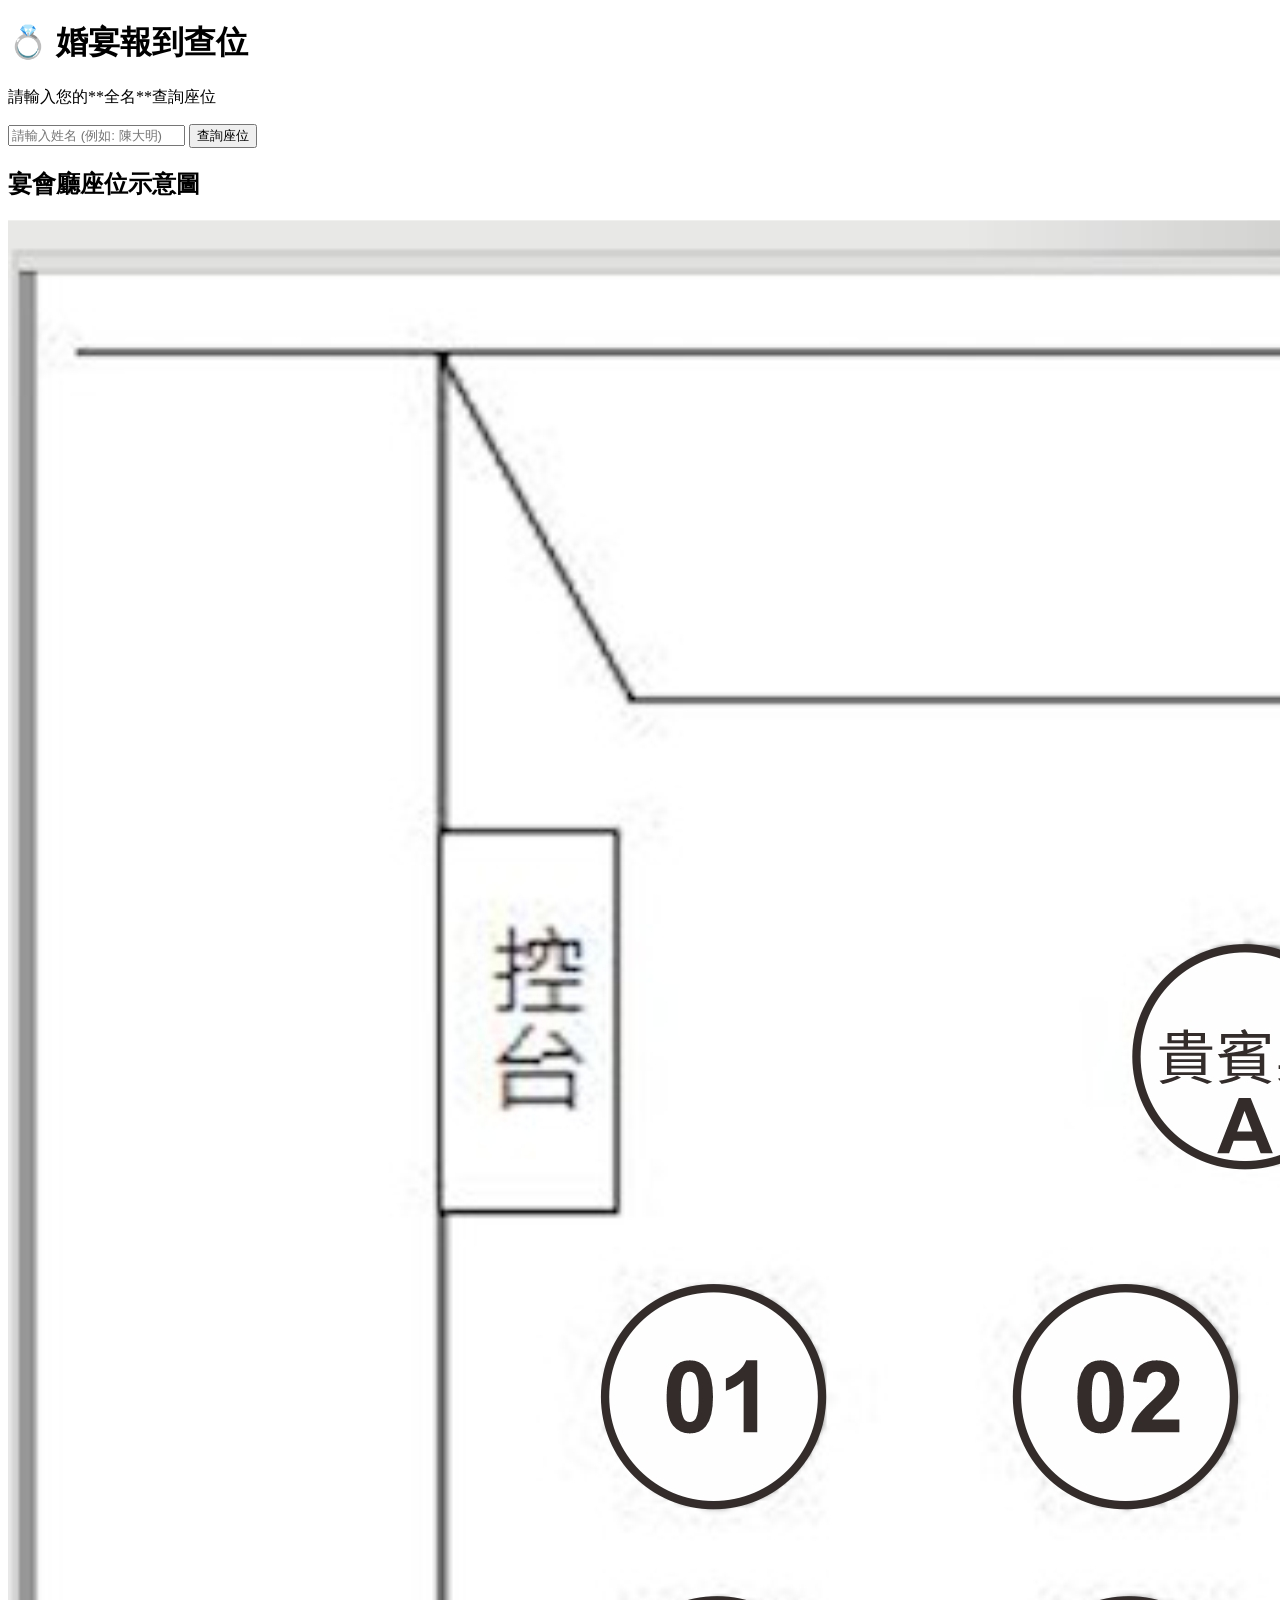
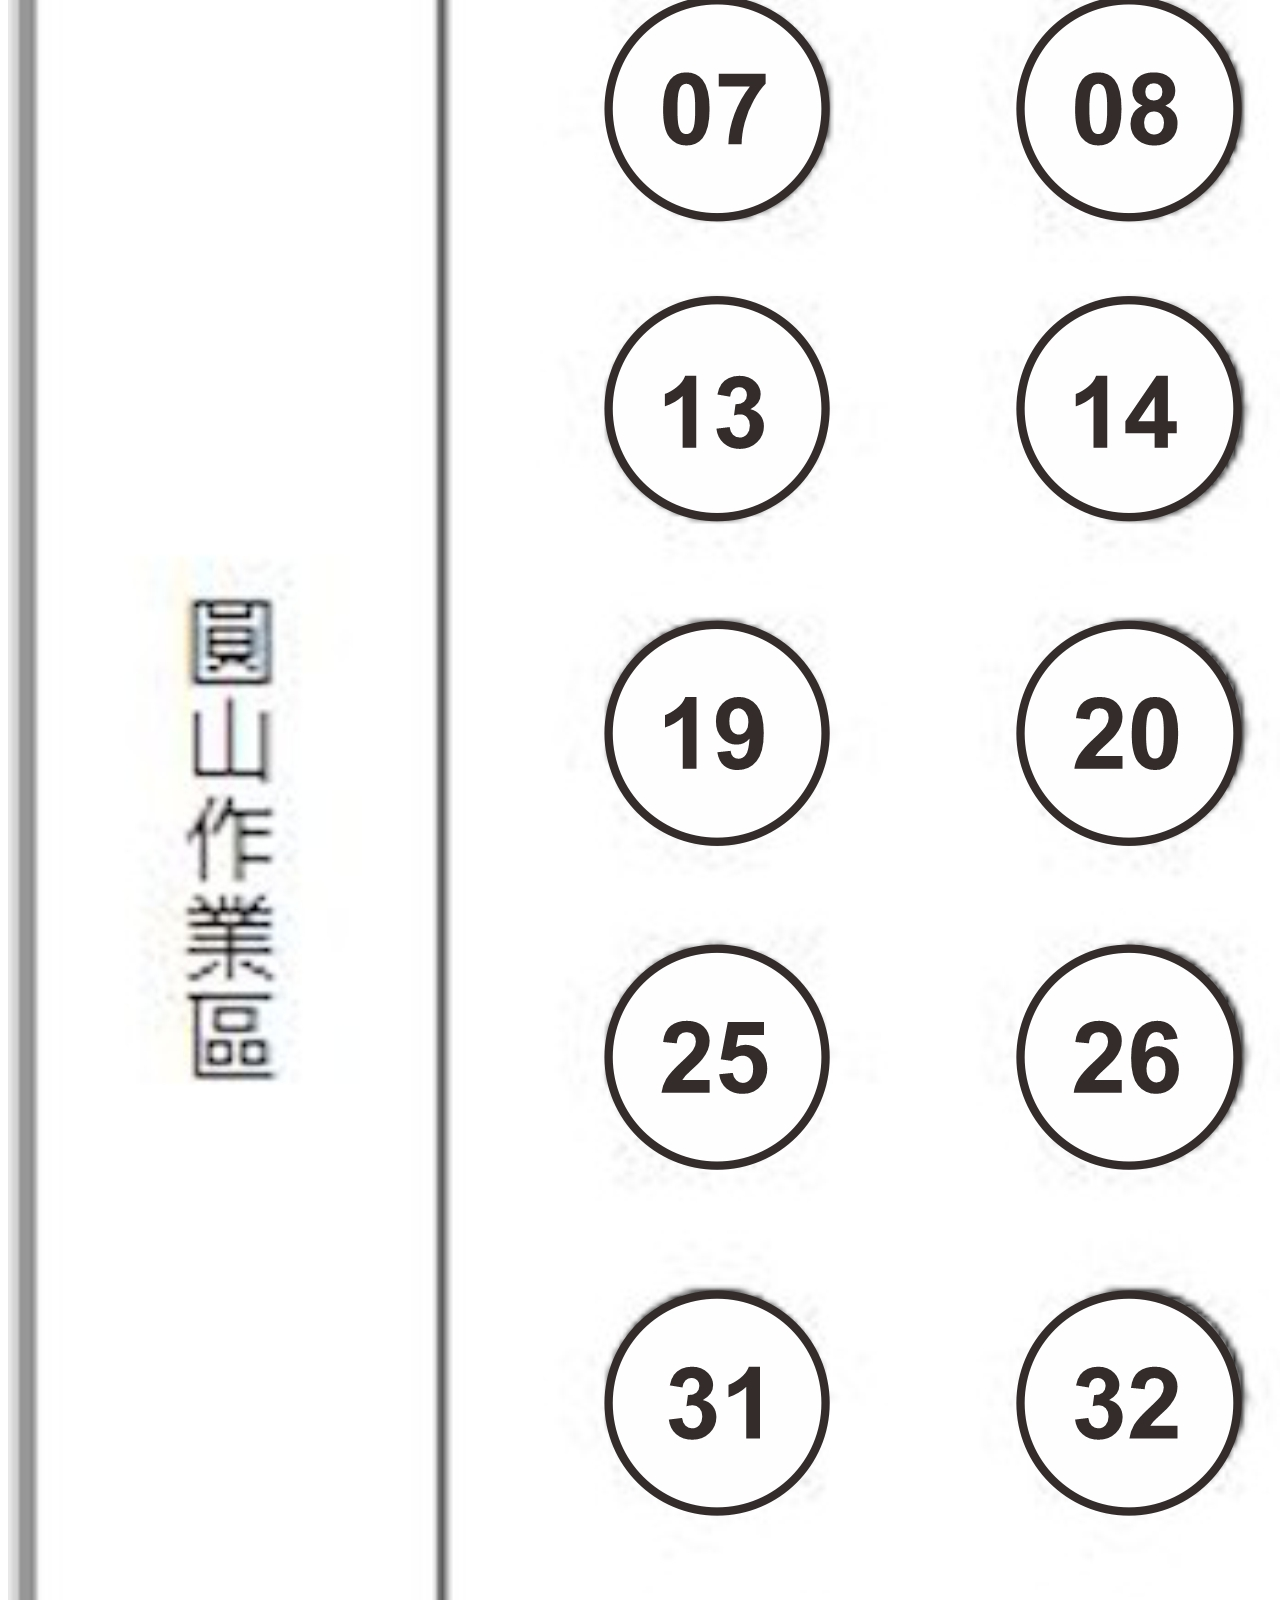
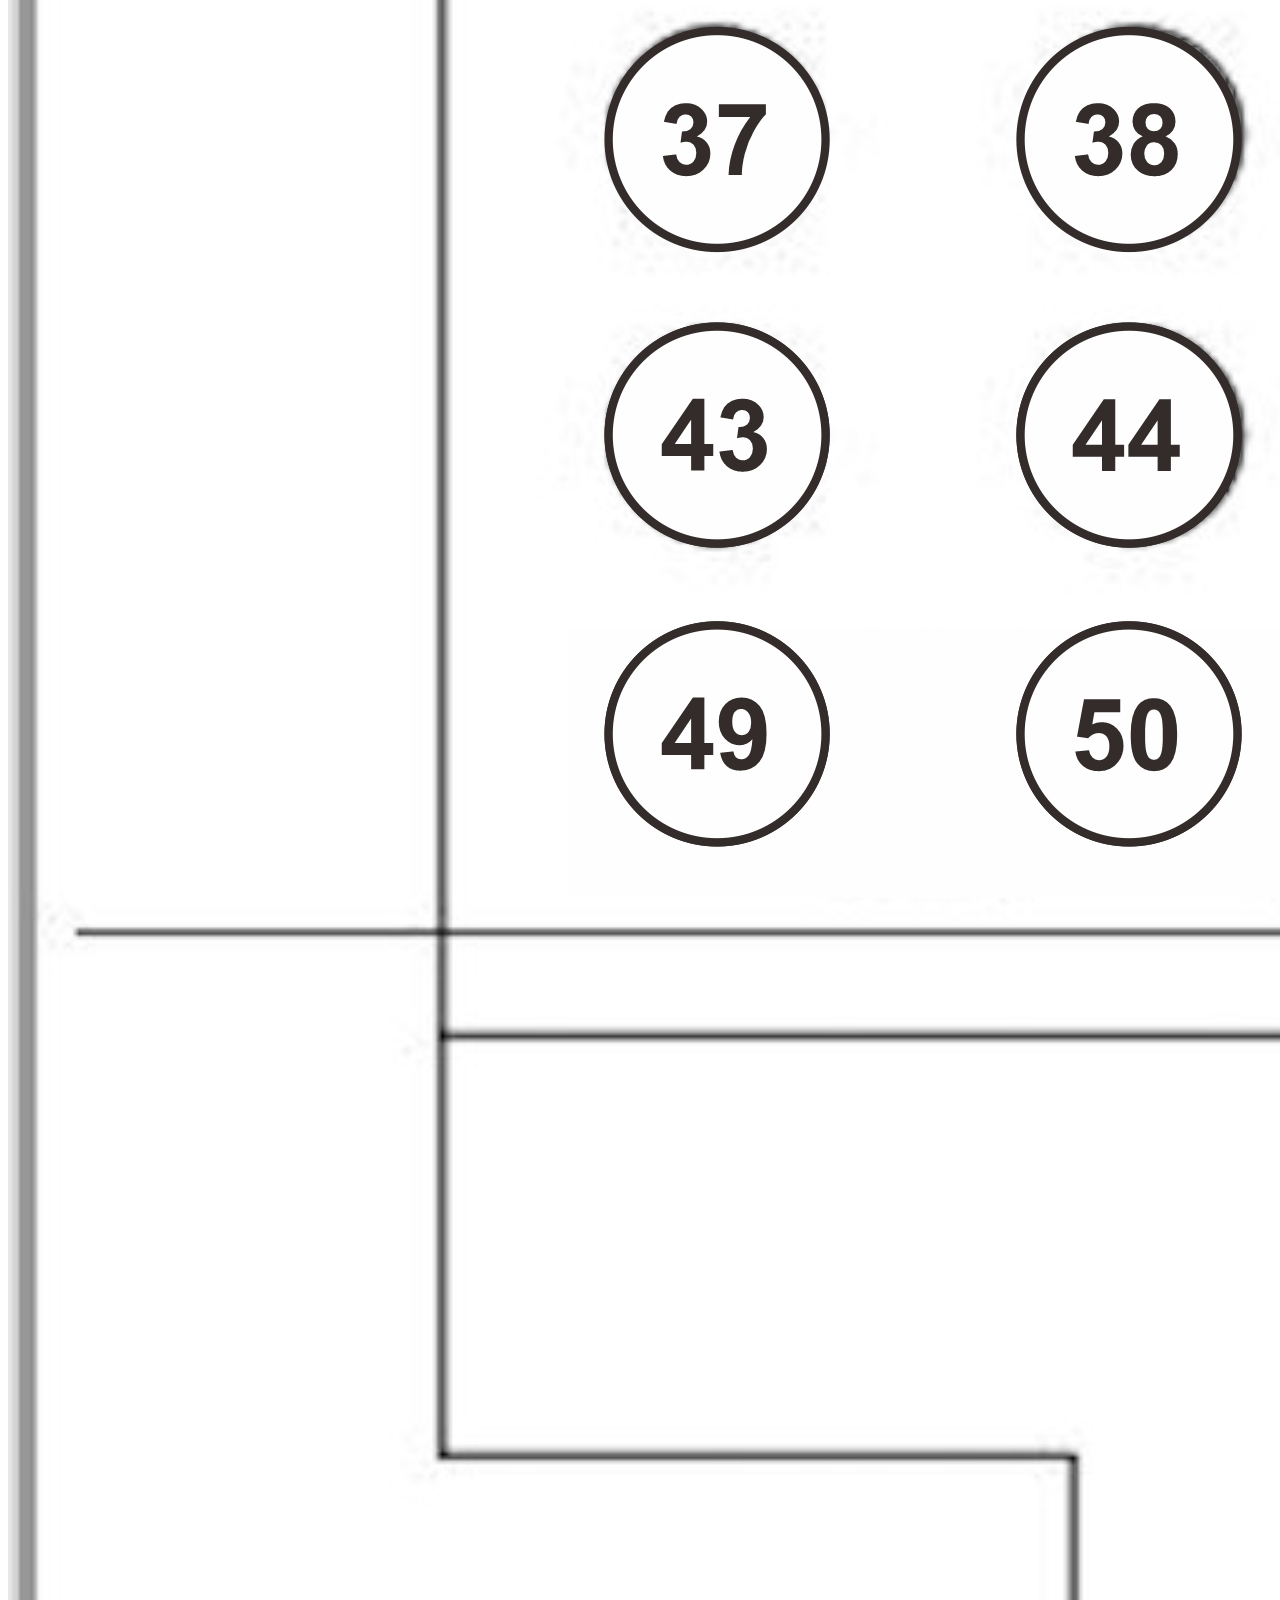
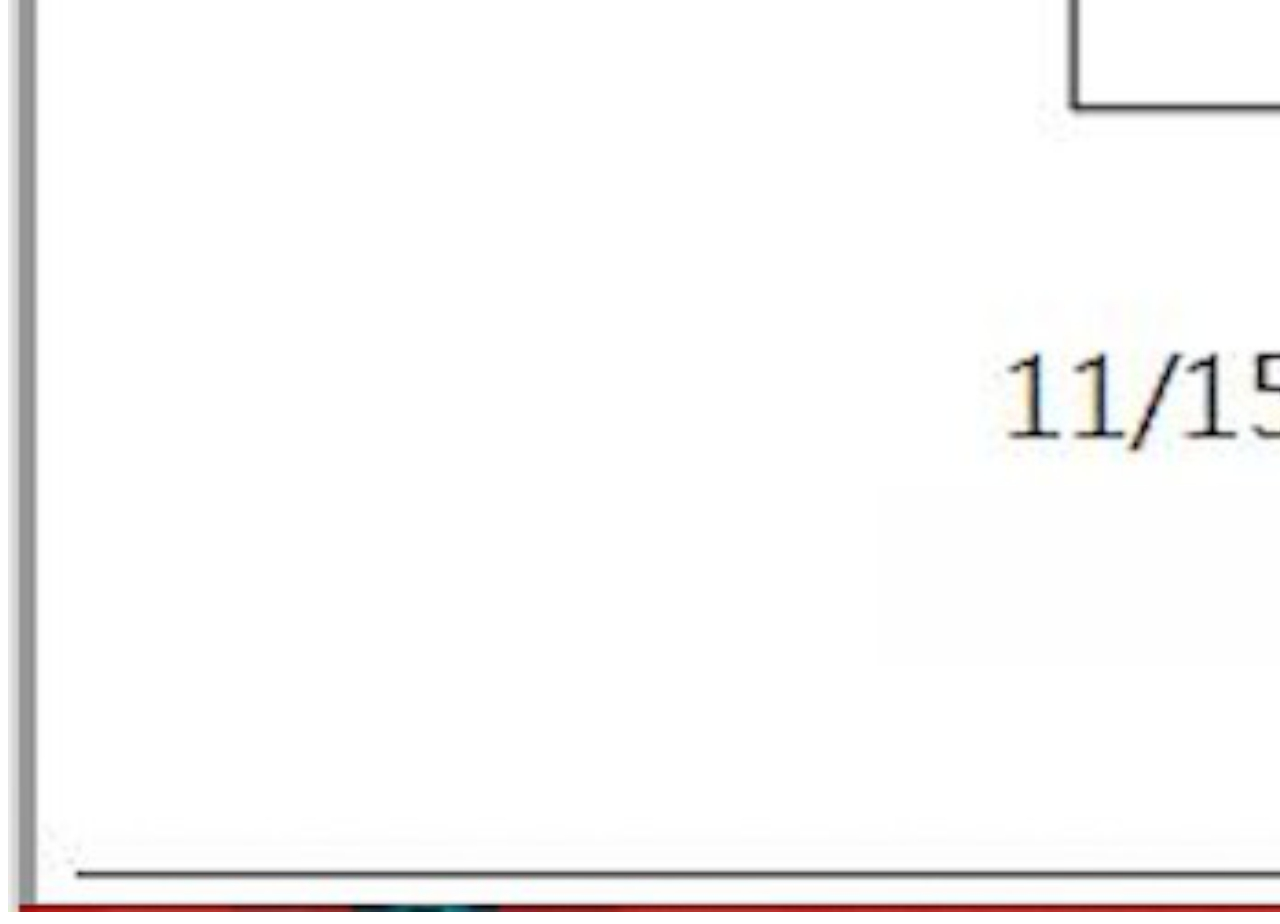
==== commit e182f000: "Update wedding_checkin_map_elegant.html" ====
--- a/wedding_checkin_map_elegant.html
+++ b/wedding_checkin_map_elegant.html
@@ -3,827 +3,35 @@
 <head>
     <meta charset="UTF-8">
     <meta name="viewport" content="width=device-width, initial-scale=1.0">
-    <title>【黃吳府】喜宴座位查詢 - 典雅粉金版</title>
-    <style>
-        /* CSS 樣式開始 - 網格佈局與粉金主題 */
-        @import url('https://fonts.googleapis.com/css2?family=Noto+Serif+TC:wght@400;700&display=swap'); /* 引入思源宋體 */
-
-        :root {
-            --primary-color: #A03131; /* 深紅色 */
-            --secondary-color: #FFD700; /* 金色 */
-            --pink-base: #fdf2f5; /* 淺粉色背景 */
-            --pink-light: #fff5f8;
-            --pink-marker: #fad0d8; /* 圓形標記粉色 */
-            --gold-border: #ccaa00; /* 金色邊框 */
-            --text-color: #333;
-        }
-
-        body {
-            font-family: 'Noto Serif TC', '微軟正黑體', 'Microsoft JhengHei', Arial, sans-serif;
-            margin: 0;
-            padding: 0;
-            background-color: var(--pink-light);
-            display: flex;
-            flex-direction: column;
-            align-items: center;
-            color: var(--text-color);
-            line-height: 1.6;
-        }
-
-        h1 {
-            color: var(--primary-color);
-            margin: 20px 0 5px 0;
-            font-size: 2.2em;
-            letter-spacing: 2px;
-            text-shadow: 1px 1px 2px rgba(0,0,0,0.1);
-        }
-        .subtitle {
-            font-size: 1.1em;
-            color: #666;
-            margin-bottom: 25px;
-        }
-
-        /* 查詢區塊 */
-        .search-container {
-            background-color: white;
-            padding: 25px;
-            border-radius: 15px;
-            box-shadow: 0 5px 15px rgba(0,0,0,0.1);
-            margin: 10px 0 30px 0;
-            width: 90%;
-            max-width: 550px;
-            text-align: center;
-            border-top: 5px solid var(--primary-color);
-        }
-
-        .input-group {
-            display: flex;
-            gap: 10px;
-            margin-bottom: 15px;
-        }
-
-        input[type="text"] {
-            flex-grow: 1;
-            padding: 12px;
-            border: 2px solid #ddd;
-            border-radius: 8px;
-            font-size: 17px;
-            transition: border-color 0.3s;
-        }
-        input[type="text"]:focus {
-            border-color: var(--gold-border);
-            outline: none;
-        }
-
-        button {
-            padding: 12px 20px;
-            background-color: var(--primary-color);
-            color: white;
-            border: none;
-            border-radius: 8px;
-            font-size: 16px;
-            cursor: pointer;
-            transition: background-color 0.3s;
-        }
-        button:hover {
-            background-color: #8b0000;
-        }
-
-        .result-box {
-            margin-top: 15px;
-            padding: 15px;
-            border-radius: 10px;
-            min-height: 50px;
-            text-align: left;
-            font-size: 1.1em;
-        }
-
-        .result-box.found {
-            background-color: var(--pink-base);
-            border: 1px solid #f9c7d4;
-            color: var(--primary-color);
-            border-left: 5px solid var(--gold-border);
-        }
-
-        .result-box.not-found {
-            background-color: #fff7f7;
-            border: 1px solid #e6c8c8;
-            color: #d32f2f;
-            border-left: 5px solid #f44336;
-        }
-        .result-box strong {
-            color: var(--gold-border);
-            font-weight: 700;
-        }
-        .result-box .note {
-            font-size: 0.9em;
-            color: #777;
-            display: block;
-        }
-
-        /* *** 座位網格佈局 (核心) *** */
-        .seating-grid {
-            display: grid;
-            /* 3 VIP 欄 + 6 數字桌欄 */
-            grid-template-columns: repeat(6, 1fr); 
-            gap: 15px 10px; /* 垂直 15px，水平 10px */
-            width: 95%;
-            max-width: 700px;
-            margin: 0 auto 30px auto;
-            padding: 15px;
-            background-color: white;
-            border-radius: 15px;
-            box-shadow: 0 4px 10px rgba(0, 0, 0, 0.05);
-        }
-
-        /* 標記通用樣式 */
-        .seat-marker {
-            width: 100%;
-            padding-bottom: 100%; /* 使其高度等於寬度，形成正方形/圓形 */
-            background-color: var(--pink-marker);
-            border-radius: 50%;
-            display: flex;
-            align-items: center;
-            justify-content: center;
-            font-weight: 700;
-            color: var(--primary-color);
-            font-size: 1.2em;
-            box-shadow: 0 2px 5px rgba(0,0,0,0.1);
-            border: 3px solid transparent;
-            cursor: pointer;
-            position: relative;
-            transition: all 0.3s ease;
-        }
-        
-        /* 由於我們使用 grid 佈局，需要為 VIP 圓形調整位置 */
-        #貴賓A, #主桌, #貴賓B {
-            font-size: 1.0em;
-            font-weight: bold;
-            color: #ffffff; /* VIP 字體為白色 */
-            background-color: var(--primary-color); /* VIP 桌為深紅色底 */
-            border: 3px solid var(--secondary-color); /* 金色邊框 */
-        }
-
-        /* VIP 欄位定位 */
-        #貴賓A {
-            grid-column: 2 / span 1; /* 佔據第 2 欄 */
-        }
-        #主桌 {
-            grid-column: 3 / span 2; /* 佔據第 3 和 4 欄 */
-            border-radius: 10px; /* 主桌為圓角矩形 */
-        }
-        #貴賓B {
-            grid-column: 5 / span 1; /* 佔據第 5 欄 */
-        }
-
-
-        /* 高亮樣式 */
-        .highlight {
-            background-color: var(--secondary-color) !important; /* 金色高亮 */
-            border: 3px solid var(--primary-color) !important;
-            box-shadow: 0 0 15px rgba(255, 215, 0, 0.8);
-            animation: pulse 1.2s infinite alternate;
-        }
-        /* 高亮時，數字桌號的文字顏色變成深紅色 */
-        .highlight.table-number {
-             color: var(--primary-color); 
-        }
-        /* 高亮時，VIP 桌號的文字顏色變成深色 */
-        .highlight.vip-table {
-             color: var(--primary-color); 
-        }
-
-        @keyframes pulse {
-            from { opacity: 0.8; }
-            to { opacity: 1; }
-        }
-
-        /* 額外加上參考座位圖 */
-        .map-reference {
-            margin-top: 20px;
-            width: 95%;
-            max-width: 700px;
-            text-align: center;
-        }
-        .map-reference img {
-            max-width: 100%;
-            height: auto;
-            border-radius: 10px;
-            box-shadow: 0 4px 10px rgba(0, 0, 0, 0.1);
-        }
-
-        /* 響應式設計：小屏幕調整 */
-        @media (max-width: 768px) {
-            .seating-grid {
-                grid-template-columns: repeat(3, 1fr); /* 調整為 3 欄佈局 */
-                gap: 10px;
-                max-width: 500px;
-            }
-            /* 在 3 欄佈局下重新調整 VIP 欄位 */
-            #貴賓A { grid-column: 1 / span 1; }
-            #主桌 { grid-column: 2 / span 1; }
-            #貴賓B { grid-column: 3 / span 1; }
-        }
-    </style>
+    <title>婚宴報到查位</title>
+    <link rel="stylesheet" href="style.css">
+    <script src="guests_data.js"></script>
 </head>
 <body>
+    <div class="container">
+        <header class="header">
+            <h1>💍 婚宴報到查位</h1>
+            <p>請輸入您的**全名**查詢座位</p>
+        </header>
 
-    <h1>🏮 婚宴報到查位 (典雅粉金版) 🏮</h1>
-    <div class="subtitle">輸入姓名即可在座位圖上快速定位</div>
+        <div class="search-box">
+            <input type="text" id="guestName" placeholder="請輸入姓名 (例如: 陳大明)" onkeypress="handleKeyPress(event)">
+            <button onclick="searchGuest()">查詢座位</button>
+        </div>
 
-    <div class="search-container">
-        <div class="input-group">
-            <input type="text" id="guestNameInput" placeholder="請輸入姓名，例如「王啟平」" onkeyup="checkSearch(event)">
-            <button onclick="searchGuest()">查詢</button>
+        <div id="resultBox" class="result-box">
+            </div>
+
+        <div class="seating-chart">
+            <h2>宴會廳座位示意圖</h2>
+            <div class="image-wrapper">
+                
+                <img id="chartImage" src="喜宴座位圖.jpg" alt="宴會廳座位圖">
+            </div>
         </div>
-        
-        <div class="result-box" id="resultBox">
-            </div>
-    </div>
-
-    <div class="seating-grid">
-        <div class="seat-marker vip-table" id="貴賓A">貴賓A</div>
-        <div class="seat-marker vip-table" id="主桌">主桌</div>
-        <div class="seat-marker vip-table" id="貴賓B">貴賓B</div>
-
-        <div class="seat-marker table-number" id="01">01</div>
-        <div class="seat-marker table-number" id="02">02</div>
-        <div class="seat-marker table-number" id="03">03</div>
-        <div class="seat-marker table-number" id="04">04</div>
-        <div class="seat-marker table-number" id="05">05</div>
-        <div class="seat-marker table-number" id="06">06</div>
-
-        <div class="seat-marker table-number" id="07">07</div>
-        <div class="seat-marker table-number" id="08">08</div>
-        <div class="seat-marker table-number" id="09">09</div>
-        <div class="seat-marker table-number" id="10">10</div>
-        <div class="seat-marker table-number" id="11">11</div>
-        <div class="seat-marker table-number" id="12">12</div>
-        
-        <div class="seat-marker table-number" id="13">13</div>
-        <div class="seat-marker table-number" id="14">14</div>
-        <div class="seat-marker table-number" id="15">15</div>
-        <div class="seat-marker table-number" id="16">16</div>
-        <div class="seat-marker table-number" id="17">17</div>
-        <div class="seat-marker table-number" id="18">18</div>
-
-        <div class="seat-marker table-number" id="19">19</div>
-        <div class="seat-marker table-number" id="20">20</div>
-        <div class="seat-marker table-number" id="21">21</div>
-        <div class="seat-marker table-number" id="22">22</div>
-        <div class="seat-marker table-number" id="23">23</div>
-        <div class="seat-marker table-number" id="24">24</div>
-        
-        <div class="seat-marker table-number" id="25">25</div>
-        <div class="seat-marker table-number" id="26">26</div>
-        <div class="seat-marker table-number" id="27">27</div>
-        <div class="seat-marker table-number" id="28">28</div>
-        <div class="seat-marker table-number" id="29">29</div>
-        <div class="seat-marker table-number" id="30">30</div>
-        
-        <div class="seat-marker table-number" id="31">31</div>
-        <div class="seat-marker table-number" id="32">32</div>
-        <div class="seat-marker table-number" id="33">33</div>
-        <div class="seat-marker table-number" id="34">34</div>
-        <div class="seat-marker table-number" id="35">35</div>
-        <div class="seat-marker table-number" id="36">36</div>
-
-        <div class="seat-marker table-number" id="37">37</div>
-        <div class="seat-marker table-number" id="38">38</div>
-        <div class="seat-marker table-number" id="39">39</div>
-        <div class="seat-marker table-number" id="40">40</div>
-        <div class="seat-marker table-number" id="41">41</div>
-        <div class="seat-marker table-number" id="42">42</div>
-
-        <div class="seat-marker table-number" id="43">43</div>
-        <div class="seat-marker table-number" id="44">44</div>
-        <div class="seat-marker table-number" id="45">45</div>
-        <div class="seat-marker table-number" id="46">46</div>
-        <div class="seat-marker table-number" id="47">47</div>
-        <div class="seat-marker table-number" id="48">48</div>
-
-        <div class="seat-marker table-number" id="49">49</div>
-        <div class="seat-marker table-number" id="50">50</div>
-        <div class="seat-marker table-number" id="51">51</div>
-        <div class="seat-marker table-number" id="52">52</div>
-        <div class="seat-marker table-number" id="53">53</div>
-        <div class="seat-marker table-number" id="54">54</div>
 
     </div>
 
-    <div class="map-reference">
-        <p style="color: #888; font-size: 0.9em;">（下方為場地實際座位圖參考，查位結果請以**上方粉金色網格圖**高亮顯示為準）</p>
-        <img class="seat-map-image" src="喜宴座位圖.jpg" alt="宴會廳座位圖參考">
-    </div>
-
-    <script>
-        /* JavaScript 程式碼開始 */
-
-        // 1. 賓客資料庫 - 根據您上傳的 V4.docx 檔案內容精確解析
-        const guestData = [
-            [cite_start]// 主桌 [cite: 1]
-            { name: "闕清祥", table: "主桌", count: "2", note: "賢伉儷" },
-            { name: "吳炎松", table: "主桌", count: "1", note: "" },
-            { name: "王啟平", table: "主桌", count: "1", note: "" },
-            { name: "謝秀珍", table: "主桌", count: "1", note: "" },
-            { name: "黃明傳", table: "主桌", count: "1", note: "" },
-            { name: "謝振華", table: "主桌", count: "2", note: "" },
-            { name: "闕秀玲", table: "主桌", count: "1", note: "" },
-            { name: "吳炎宗", table: "主桌", count: "1", note: "" },
-            { name: "黃信修", table: "主桌", count: "1", note: "" },
-            { name: "吳欣穎", table: "主桌", count: "1", note: "" },
-            [cite_start]// 貴賓A [cite: 1]
-            { name: "顏志發", table: "貴賓A", count: "1", note: "總統府資政" },
-            { name: "邱同印", table: "貴賓A", count: "1", note: "前最高法院審判長" },
-            { name: "徐俊生", table: "貴賓A", count: "1", note: "汐止分局長" },
-            { name: "羅億田", table: "貴賓A", count: "2", note: "汐止六大隊大隊長 賢伉儷" },
-            { name: "李樹枝", table: "貴賓A", count: "1", note: "國際獅子會300A2區前總監" },
-            { name: "黃朝慶", table: "貴賓A", count: "1", note: "國際獅子會300A2區前總監" },
-            { name: "張利榮", table: "貴賓A", count: "1", note: "鴻碩集團董事長" },
-            { name: "張茂楠", table: "貴賓A", count: "1", note: "民主進步黨黨部主委" },
-            { name: "陳振雄", table: "貴賓A", count: "1", note: "金弘笙實業有限公司董事長" },
-            { name: "卓豐閔", table: "貴賓A", count: "1", note: "車麗屋汽車百貨總經理" },
-            { name: "林王賢", table: "貴賓A", count: "1", note: "源豐行有限公司董事長" },
-            [cite_start]// 貴賓B [cite: 1]
-            { name: "李 㼈", table: "貴賓B", count: "1", note: "資深藝人" },
-            { name: "蔡鉦松", table: "貴賓B", count: "1", note: "普賢藥華藥大股東" },
-            { name: "李世昌", table: "貴賓B", count: "2", note: "清水巖主委" },
-            { name: "陳輝林", table: "貴賓B", count: "1", note: "社后老人關懷協會前理事長" },
-            { name: "李育誠", table: "貴賓B", count: "1", note: "崇德整骨大師" },
-            { name: "周金鴻", table: "貴賓B", count: "2", note: "三總公共室主任 賢伉儷" },
-            { name: "林霈淳", table: "貴賓B", count: "1", note: "澳邁國際執行長" },
-            { name: "劉凌偉", table: "貴賓B", count: "1", note: "立普思股份有限公司董事長" },
-            { name: "黃吉星", table: "貴賓B", count: "2", note: "好友 賢伉儷" },
-            [cite_start]// 桌次 01-09 [cite: 2]
-            { name: "吳國華", table: "01", count: "4", note: "" },
-            { name: "吳代瑞", table: "01", count: "3", note: "" },
-            { name: "吳雅玲", table: "01", count: "3", note: "" },
-            { name: "謝秀惠", table: "02", count: "4", note: "" },
-            { name: "謝佳諭", table: "02", count: "5", note: "" },
-            { name: "吳蕙君", table: "03", count: "2", note: "2大+1小(兒童椅)" },
-            { name: "吳昇倫", table: "03", count: "1", note: "" },
-            { name: "吳思樺", table: "03", count: "1", note: "" },
-            { name: "王紹慈", table: "03", count: "1", note: "" },
-            { name: "謝鎮宇", table: "03", count: "1", note: "" },
-            { name: "謝青翰", table: "03", count: "1", note: "" },
-            { name: "吳懿庭", table: "03", count: "1", note: "1大+1小(兒童椅)" },
-            { name: "王順吉", table: "04", count: "2", note: "" },
-            { name: "黃添丁", table: "04", count: "3", note: "" },
-            { name: "楊成觀", table: "04", count: "3", note: "" },
-            { name: "王正傳", table: "04", count: "2", note: "" },
-            { name: "林振文", table: "05", count: "2", note: "" },
-            { name: "杜信光", table: "05", count: "5", note: "" },
-            { name: "闕秀雀", table: "05", count: "2", note: "" },
-            { name: "闕李麟", table: "05", count: "1", note: "" },
-            { name: "高石龍", table: "06", count: "1", note: "" },
-            { name: "黃建成", table: "06", count: "1", note: "" },
-            { name: "黃彩雲", table: "06", count: "1", note: "" },
-            { name: "黃松茂", table: "06", count: "1", note: "" },
-            { name: "黃素月", table: "06", count: "2", note: "" },
-            { name: "黃專凱", table: "06", count: "1", note: "" },
-            { name: "紗拉", table: "06", count: "1", note: "" },
-            { name: "陳承龍", table: "06", count: "1", note: "" },
-            { name: "陳潘君枝", table: "06", count: "1", note: "" },
-            { name: "呂寶貴", table: "06", count: "1", note: "素食" },
-            { name: "林育陞", table: "07", count: "3", note: "" },
-            { name: "吳紘緯", table: "07", count: "2", note: "" },
-            { name: "吳明雄", table: "07", count: "2", note: "" },
-            { name: "吳明鴻", table: "07", count: "1", note: "" },
-            { name: "林庸善", table: "07", count: "1", note: "" },
-            { name: "劉鎮平", table: "07", count: "2", note: "" },
-            { name: "許春美", table: "08", count: "1", note: "" },
-            { name: "吳龍泉", table: "08", count: "1", note: "" },
-            { name: "吳宇軒", table: "08", count: "1", note: "" },
-            { name: "廖富美", table: "08", count: "1", note: "" },
-            { name: "吳鎮宏", table: "08", count: "1", note: "" },
-            { name: "吳家伶", table: "08", count: "2", note: "" },
-            { name: "廖勝彬", table: "08", count: "2", note: "" },
-            { name: "吳炎輝", table: "08", count: "1", note: "" },
-            { name: "吳炎輝(素食)", table: "08", count: "1", note: "素食" },
-            { name: "馥羽", table: "09", count: "2", note: "" },
-            { name: "李凱盛", table: "09", count: "2", note: "" },
-            { name: "蘇聖芳", table: "09", count: "1", note: "" },
-            { name: "張玉琳", table: "09", count: "2", note: "" },
-            { name: "心平", table: "09", count: "2", note: "" },
-            { name: "芮萍", table: "09", count: "2", note: "" },
-            [cite_start]// 桌次 10-18 [cite: 3]
-            { name: "李 㼈 太太", table: "10", count: "2", note: "" },
-            { name: "張萬寶", table: "10", count: "3", note: "" },
-            { name: "卓豐閔太太", table: "10", count: "1", note: "" },
-            { name: "陳輝林太太", table: "10", count: "1", note: "" },
-            { name: "張采茹", table: "10", count: "3", note: "" },
-            { name: "林昌榮", table: "11", count: "1", note: "" },
-            { name: "林振聲", table: "11", count: "2", note: "" },
-            { name: "陳茂堂", table: "11", count: "1", note: "" },
-            { name: "林德興", table: "11", count: "2", note: "" },
-            { name: "陳玫蓁", table: "11", count: "1", note: "" },
-            { name: "張忠玲", table: "11", count: "2", note: "" },
-            { name: "余瑞玉", table: "11", count: "1", note: "" },
-            { name: "黃來福", table: "12", count: "2", note: "" },
-            { name: "黃來興", table: "12", count: "2", note: "" },
-            { name: "黃銘義", table: "12", count: "2", note: "" },
-            { name: "翁震翔", table: "12", count: "2", note: "" },
-            { name: "謝昆金", table: "12", count: "2", note: "" },
-            { name: "洪煜喨", table: "12", count: "1", note: "素食" },
-            { name: "林青璇", table: "13", count: "2", note: "" },
-            { name: "蔡羽溱", table: "13", count: "2", note: "" },
-            { name: "林玉惠", table: "13", count: "1", note: "" },
-            { name: "游弼涵", table: "13", count: "1", note: "素食" },
-            { name: "游弼涵(兒童坐大人椅)", table: "13", count: "1", note: "1大+1小(兒童坐大人椅)" },
-            { name: "董其欣", table: "13", count: "2", note: "2大+1小(兒童椅)" },
-            { name: "林念樺", table: "13", count: "1", note: "" },
-            { name: "楊啟明", table: "14", count: "2", note: "" },
-            { name: "林正弘", table: "14", count: "2", note: "" },
-            { name: "黃盈國", table: "14", count: "2", note: "" },
-            { name: "薛定吉", table: "14", count: "2", note: "" },
-            { name: "高志榮", table: "14", count: "2", note: "" },
-            { name: "廖瑞民", table: "15", count: "3", note: "" },
-            { name: "陳振仲", table: "15", count: "2", note: "" },
-            { name: "黃連興", table: "15", count: "2", note: "" },
-            { name: "張世飛", table: "15", count: "1", note: "" },
-            { name: "江嘉倫", table: "15", count: "1", note: "" },
-            { name: "張政立", table: "15", count: "1", note: "" },
-            { name: "黃俊強", table: "16", count: "1", note: "" },
-            { name: "哈滴", table: "16", count: "2", note: "" },
-            { name: "韓國黃先生", table: "16", count: "2", note: "" },
-            { name: "鄭閔中", table: "16", count: "1", note: "" },
-            { name: "黃永全", table: "16", count: "1", note: "" },
-            { name: "朱紹文", table: "16", count: "2", note: "" },
-            { name: "黃裕堡", table: "16", count: "1", note: "" },
-            { name: "王啟平", table: "17", count: "3", note: "" },
-            { name: "黃駿崴", table: "17", count: "2", note: "" },
-            { name: "林佳德", table: "17", count: "5", note: "" },
-            { name: "陳榮豐", table: "17", count: "1", note: "素食" },
-            { name: "周川琪", table: "18", count: "3", note: "" },
-            { name: "林三貴", table: "18", count: "3", note: "" },
-            { name: "曾志豪", table: "18", count: "2", note: "" },
-            { name: "蔡智民", table: "18", count: "2", note: "" },
-            [cite_start]// 桌次 19-27 [cite: 4]
-            { name: "張永達", table: "19", count: "2", note: "" },
-            { name: "陳啟禎", table: "19", count: "2", note: "" },
-            { name: "許復", table: "19", count: "2", note: "" },
-            { name: "劉武昌", table: "19", count: "2", note: "" },
-            { name: "周棟徽", table: "19", count: "2", note: "" },
-            { name: "蕭智文", table: "20", count: "2", note: "" },
-            { name: "李惠鳴", table: "20", count: "2", note: "" },
-            { name: "莊承濬", table: "20", count: "1", note: "" },
-            { name: "詹鴻俞", table: "20", count: "2", note: "" },
-            { name: "趙俊明", table: "20", count: "3", note: "" },
-            { name: "林耀鴻", table: "21", count: "2", note: "" },
-            { name: "林桂賢", table: "21", count: "2", note: "" },
-            { name: "黎育麟", table: "21", count: "1", note: "" },
-            { name: "董憲諭", table: "21", count: "1", note: "" },
-            { name: "卓泰安", table: "21", count: "1", note: "" },
-            { name: "張義松", table: "21", count: "2", note: "" },
-            { name: "邱世偉", table: "21", count: "1", note: "" },
-            { name: "廖世榮", table: "22", count: "2", note: "" },
-            { name: "李國良", table: "22", count: "1", note: "" },
-            { name: "陳孟忠", table: "22", count: "1", note: "" },
-            { name: "簡文吉", table: "22", count: "1", note: "" },
-            { name: "廖正良", table: "22", count: "1", note: "" },
-            { name: "周華堂", table: "22", count: "2", note: "" },
-            { name: "蘇東源", table: "22", count: "1", note: "" },
-            { name: "黃鐳耀", table: "22", count: "1", note: "" },
-            { name: "吳申二", table: "23", count: "2", note: "" },
-            { name: "吳鑽喜", table: "23", count: "2", note: "" },
-            { name: "余順旗", table: "23", count: "1", note: "" },
-            { name: "簡元育", table: "23", count: "1", note: "" },
-            { name: "謝定洲", table: "23", count: "2", note: "" },
-            { name: "江阿禮", table: "23", count: "2", note: "" },
-            { name: "洪水棟", table: "24", count: "2", note: "" },
-            { name: "黃玉麟", table: "24", count: "2", note: "" },
-            { name: "黃育明", table: "24", count: "2", note: "" },
-            { name: "許豐臣", table: "24", count: "1", note: "" },
-            { name: "王志為", table: "24", count: "3", note: "" },
-            { name: "虞荐傑", table: "25", count: "1", note: "" },
-            { name: "大立通", table: "25", count: "2", note: "" },
-            { name: "孫采綺", table: "25", count: "2", note: "" },
-            { name: "王佳毅", table: "25", count: "1", note: "" },
-            { name: "陳建伸", table: "25", count: "2", note: "" },
-            { name: "沈秋雄", table: "25", count: "1", note: "" },
-            { name: "唐書偉", table: "25", count: "1", note: "" },
-            { name: "陳建育", table: "26", count: "1", note: "" },
-            { name: "黃坤", table: "26", count: "2", note: "" },
-            { name: "黃室堂", table: "26", count: "2", note: "" },
-            { name: "萬歆", table: "26", count: "2", note: "" },
-            { name: "鄒明坤", table: "26", count: "2", note: "" },
-            { name: "黃秉閎", table: "26", count: "1", note: "" },
-            { name: "謝明晃", table: "27", count: "2", note: "" },
-            { name: "林清海", table: "27", count: "1", note: "" },
-            { name: "劉溪雄", table: "27", count: "2", note: "" },
-            { name: "梁中川", table: "27", count: "2", note: "" },
-            { name: "蘇泓維", table: "27", count: "2", note: "" },
-            { name: "張皓翔", table: "27", count: "1", note: "" },
-            [cite_start]// 桌次 28-36 [cite: 5]
-            { name: "黃建興", table: "28", count: "2", note: "" },
-            { name: "張金源", table: "28", count: "2", note: "" },
-            { name: "劉賢銘", table: "28", count: "1", note: "" },
-            { name: "林朝景", table: "28", count: "2", note: "" },
-            { name: "江文聖", table: "28", count: "2", note: "" },
-            { name: "洪慶儒", table: "28", count: "1", note: "" },
-            { name: "何清忻", table: "29", count: "2", note: "" },
-            { name: "林周信", table: "29", count: "2", note: "" },
-            { name: "陳介甫", table: "29", count: "2", note: "" },
-            { name: "周俊生", table: "29", count: "2", note: "" },
-            { name: "華晞禮", table: "29", count: "2", note: "" },
-            { name: "潘長鑫", table: "30", count: "2", note: "" },
-            { name: "柯邦勳", table: "30", count: "2", note: "" },
-            { name: "黃偉民", table: "30", count: "2", note: "" },
-            { name: "葉明超", table: "30", count: "2", note: "" },
-            { name: "楊國雄", table: "30", count: "2", note: "" },
-            { name: "黃朝慶總監夫人", table: "31", count: "1", note: "" },
-            { name: "黃春成夫人", table: "31", count: "1", note: "" },
-            { name: "吳聰文夫人", table: "31", count: "1", note: "" },
-            { name: "林宜勳夫人", table: "31", count: "1", note: "" },
-            { name: "黃聖富夫人", table: "31", count: "1", note: "" },
-            { name: "鄧景云", table: "31", count: "1", note: "" },
-            { name: "陳凰櫻", table: "31", count: "1", note: "" },
-            { name: "林美惠", table: "31", count: "1", note: "" },
-            { name: "林艾樺", table: "31", count: "1", note: "" },
-            { name: "鄭淑瑞", table: "31", count: "1", note: "" },
-            { name: "吳聰文", table: "32", count: "1", note: "" },
-            { name: "黃春成", table: "32", count: "1", note: "" },
-            { name: "林振福", table: "32", count: "1", note: "" },
-            { name: "黃茂華", table: "32", count: "1", note: "" },
-            { name: "陳淑芬", table: "32", count: "1", note: "" },
-            { name: "曾憲星", table: "32", count: "1", note: "" },
-            { name: "章文豪", table: "32", count: "1", note: "" },
-            { name: "陳定權", table: "32", count: "1", note: "" },
-            { name: "闕河誠", table: "32", count: "1", note: "" },
-            { name: "何孔仁", table: "32", count: "1", note: "" },
-            { name: "曾俊凱", table: "33", count: "1", note: "" },
-            { name: "王清雲", table: "33", count: "2", note: "" },
-            { name: "謝明杰", table: "33", count: "1", note: "" },
-            { name: "牟維 𠍇", table: "33", count: "1", note: "" },
-            { name: "鐘宇豐", table: "33", count: "1", note: "" },
-            { name: "許錫倫", table: "33", count: "1", note: "" },
-            { name: "林定國", table: "33", count: "2", note: "" },
-            { name: "張書瑋", table: "33", count: "1", note: "" },
-            { name: "林慶", table: "34", count: "2", note: "" },
-            { name: "顏郁琪", table: "34", count: "2", note: "" },
-            { name: "常彬", table: "34", count: "2", note: "" },
-            { name: "杜純瑾", table: "34", count: "2", note: "" },
-            { name: "白清萬", table: "34", count: "2", note: "" },
-            { name: "呂庭毅", table: "35", count: "2", note: "" },
-            { name: "李孝文", table: "35", count: "2", note: "" },
-            { name: "鄔侃如", table: "35", count: "1", note: "" },
-            { name: "温一葦", table: "35", count: "1", note: "" },
-            { name: "張仲儀", table: "35", count: "1", note: "" },
-            { name: "顏湘庭", table: "35", count: "2", note: "" },
-            { name: "陳品堯", table: "36", count: "2", note: "2大+1小(兒童椅)" },
-            { name: "連儀宏", table: "36", count: "2", note: "" },
-            { name: "Kyle Tseng（曾鴻凱）", table: "36", count: "2", note: "" },
-            { name: "陳柏任", table: "36", count: "1", note: "" },
-            { name: "陳餘昭", table: "36", count: "1", note: "" },
-            { name: "王宣驊", table: "36", count: "1", note: "" },
-            { name: "吳晉任", table: "36", count: "1", note: "" },
-            [cite_start]// 桌次 37-45 [cite: 6]
-            { name: "李建軍", table: "37", count: "1", note: "" },
-            { name: "陳朝聰", table: "37", count: "1", note: "" },
-            { name: "何坤濟", table: "37", count: "1", note: "" },
-            { name: "陳坤成", table: "37", count: "1", note: "" },
-            { name: "柯武昌", table: "37", count: "1", note: "" },
-            { name: "王銘修", table: "37", count: "1", note: "" },
-            { name: "黃江隆", table: "37", count: "1", note: "" },
-            { name: "林正坤", table: "37", count: "1", note: "" },
-            { name: "殷維雄", table: "37", count: "1", note: "" },
-            { name: "陳顯雄", table: "37", count: "1", note: "" },
-            { name: "張鈞翔", table: "38", count: "2", note: "" },
-            { name: "林易政", table: "38", count: "2", note: "" },
-            { name: "張國壐", table: "38", count: "2", note: "" },
-            { name: "黃明發", table: "38", count: "2", note: "" },
-            { name: "王建河", table: "38", count: "2", note: "" },
-            { name: "黃俊英", table: "39", count: "2", note: "" },
-            { name: "張來傳", table: "39", count: "2", note: "" },
-            { name: "陳政斌", table: "39", count: "1", note: "" },
-            { name: "陳俊銘", table: "39", count: "2", note: "" },
-            { name: "張文昱", table: "39", count: "1", note: "" },
-            { name: "林恆暉", table: "39", count: "1", note: "" },
-            { name: "林謹梧", table: "39", count: "1", note: "" },
-            { name: "Tric", table: "40", count: "2", note: "" },
-            { name: "蕭君弘", table: "40", count: "2", note: "" },
-            { name: "鍾幸軒", table: "40", count: "1", note: "" },
-            { name: "陳忠志", table: "40", count: "1", note: "" },
-            { name: "吳冠言", table: "40", count: "1", note: "" },
-            { name: "Jessica 鍾佳穎", table: "40", count: "1", note: "" },
-            { name: "莊紹培 (Curry)", table: "40", count: "1", note: "" },
-            { name: "林柏凱Kevin Lin", table: "40", count: "1", note: "" },
-            { name: "張詒鈞", table: "40", count: "1", note: "" },
-            { name: "李恩", table: "40", count: "1", note: "" },
-            { name: "楊振安(Joanne)", table: "40", count: "1", note: "" },
-            { name: "王肇揚", table: "40", count: "1", note: "" },
-            { name: "Scarlett tsai蔡雅文", table: "40", count: "1", note: "" },
-            { name: "Marvin Wu吳孟勲", table: "40", count: "1", note: "" },
-            { name: "Stanley Lai", table: "40", count: "1", note: "" },
-            { name: "Doris Wang", table: "40", count: "1", note: "" },
-            { name: "陳郁璇 Coco", table: "41", count: "2", note: "" },
-            { name: "江致平", table: "41", count: "4", note: "" },
-            { name: "朱作軒 luke chu", table: "41", count: "1", note: "" },
-            { name: "詹欣澤", table: "41", count: "1", note: "" },
-            { name: "李丞倫 Tony", table: "41", count: "1", note: "" },
-            { name: "Maryanto", table: "41", count: "1", note: "" },
-            { name: "Michelle Cheng", table: "41", count: "1", note: "" },
-            { name: "Angel Lu", table: "41", count: "1", note: "" },
-            [cite_start]// 桌次 42 (空桌或備用桌) [cite: 6]
-            { name: "孫鴻明", table: "43", count: "2", note: "" },
-            { name: "劉衡慶", table: "43", count: "2", note: "" },
-            { name: "林福定", table: "43", count: "2", note: "" },
-            { name: "李文賢", table: "44", count: "3", note: "" },
-            { name: "李忠盛", table: "44", count: "2", note: "" },
-            { name: "陳德木", table: "44", count: "2", note: "" },
-            { name: "陳彥文", table: "44", count: "1", note: "" },
-            { name: "劉惠生", table: "44", count: "2", note: "" },
-            { name: "李世森", table: "45", count: "1", note: "" },
-            { name: "周俊彥", table: "45", count: "1", note: "" },
-            { name: "王志豪", table: "45", count: "1", note: "" },
-            { name: "余美琪", table: "45", count: "1", note: "" },
-            { name: "廖偉材", table: "45", count: "1", note: "" },
-            { name: "王崇霖", table: "45", count: "1", note: "" },
-            { name: "梁嘉承", table: "45", count: "1", note: "" },
-            { name: "呂靜玫", table: "45", count: "1", note: "" },
-            { name: "白煌陽", table: "45", count: "1", note: "" },
-            { name: "林宏益", table: "45", count: "1", note: "" },
-            { name: "沈秀桂(素食)", table: "45", count: "1", note: "素食" },
-            [cite_start]// 桌次 46-54 [cite: 7]
-            { name: "鄭傑文", table: "46", count: "1", note: "" },
-            { name: "邱正宏", table: "46", count: "1", note: "" },
-            { name: "盧冠岑", table: "46", count: "1", note: "" },
-            { name: "Jennifer Juan", table: "46", count: "1", note: "" },
-            { name: "Alisha", table: "46", count: "1", note: "" },
-            { name: "Johnny He", table: "46", count: "1", note: "" },
-            { name: "Vincent Lai", table: "46", count: "1", note: "" },
-            { name: "Rita", table: "46", count: "1", note: "" },
-            { name: "Donita", table: "46", count: "1", note: "" },
-            { name: "Joe", table: "46", count: "1", note: "" },
-            { name: "賴學誠", table: "47", count: "3", note: "" },
-            { name: "韓寧", table: "47", count: "1", note: "" },
-            { name: "Ben Huang", table: "47", count: "1", note: "" },
-            { name: "Michelle Shen", table: "47", count: "1", note: "" },
-            { name: "黃健維 Willy Huang", table: "47", count: "1", note: "" },
-            { name: "Vigor", table: "47", count: "1", note: "" },
-            { name: "曾家莉 Lily Zeng", table: "47", count: "1", note: "" },
-            { name: "Ray Hsieh", table: "47", count: "1", note: "" },
-            { name: "侯宗宏 Burton", table: "47", count: "1", note: "" },
-            { name: "Tom Chou", table: "47", count: "1", note: "" },
-            { name: "賴奕辰", table: "48", count: "1", note: "" },
-            { name: "許景程 (EN)", table: "48", count: "1", note: "" },
-            { name: "鄭如宸", table: "48", count: "1", note: "" },
-            { name: "蔡凱文", table: "48", count: "2", note: "2大+1小(兒童椅)" },
-            { name: "張雅琪", table: "48", count: "1", note: "" },
-            { name: "蕭怡菁", table: "48", count: "2", note: "" },
-            { name: "杜世憲", table: "49", count: "2", note: "" },
-            { name: "李映萱", table: "49", count: "1", note: "" },
-            { name: "朱建華", table: "49", count: "1", note: "" },
-            { name: "陳玉琴", table: "49", count: "1", note: "" },
-            { name: "顏燕好", table: "49", count: "1", note: "" },
-            { name: "楊來好", table: "49", count: "1", note: "" },
-            { name: "鄭春玲", table: "49", count: "1", note: "" },
-            { name: "蘇永吉", table: "49", count: "2", note: "" },
-            { name: "蔡先華", table: "49", count: "1", note: "素食" },
-            { name: "鄭佳穎", table: "50", count: "1", note: "" },
-            { name: "曾華雋", table: "50", count: "1", note: "" },
-            { name: "闕堉峰", table: "50", count: "1", note: "" },
-            { name: "黃鴻文", table: "50", count: "1", note: "" },
-            { name: "陳弘弦", table: "50", count: "1", note: "" },
-            { name: "葉政賢", table: "50", count: "1", note: "" },
-            { name: "鄭明憲", table: "50", count: "1", note: "" },
-            { name: "游靜淑", table: "50", count: "1", note: "" },
-            { name: "楊黃弦", table: "50", count: "1", note: "" },
-            { name: "謝育澤", table: "50", count: "1", note: "" },
-            { name: "李瑞興", table: "50", count: "1", note: "" },
-            { name: "余賢文", table: "51", count: "1", note: "" },
-            { name: "郭怡良", table: "51", count: "2", note: "" },
-            { name: "吳謝平", table: "51", count: "1", note: "" },
-            { name: "劉芃辰", table: "51", count: "1", note: "" },
-            { name: "張亦伸", table: "51", count: "1", note: "" },
-            { name: "張俊賢", table: "51", count: "1", note: "" },
-            { name: "楊朝旭", table: "51", count: "1", note: "" },
-            { name: "潘威銓", table: "51", count: "1", note: "" },
-            { name: "白佳宸", table: "51", count: "1", note: "" },
-            { name: "Happy", table: "52", count: "1", note: "" },
-            { name: "Dolly", table: "52", count: "1", note: "" },
-            { name: "林毓華", table: "52", count: "3", note: "" },
-            { name: "傅聖翔 Sans", table: "52", count: "1", note: "" },
-            { name: "Selena", table: "52", count: "1", note: "" },
-            { name: "Enria Fan 范恩睿", table: "52", count: "1", note: "" },
-            { name: "Jae Chen", table: "52", count: "1", note: "" },
-            { name: "李宗展 Julius Li", table: "52", count: "1", note: "" },
-            { name: "Sam Huang (黃世銘)", table: "53", count: "1", note: "" },
-            { name: "关明强", table: "53", count: "1", note: "" },
-            { name: "Eros", table: "53", count: "1", note: "" },
-            { name: "Kelvin Yu", table: "53", count: "1", note: "" },
-            { name: "Oscar Huang", table: "53", count: "2", note: "" },
-            { name: "Novia LIANG", table: "53", count: "1", note: "" },
-            { name: "William", table: "53", count: "1", note: "" },
-            { name: "Amber Tsai", table: "53", count: "1", note: "" },
-            { name: "陳昭曄", table: "54", count: "2", note: "2大+1小(兒童椅)" },
-            { name: "盧心愉", table: "54", count: "1", note: "" },
-            { name: "Simon", table: "54", count: "2", note: "" },
-            { name: "陳佑全", table: "54", count: "1", note: "" },
-            { name: "楊志威", table: "54", count: "2", note: "2大+1小(兒童椅)" },
-            { name: "白紫瑜", table: "54", count: "2", note: "" },
-        ];
-        // [END of guestData ARRAY]
-
-        const resultBox = document.getElementById('resultBox');
-        let highlightedTableId = null;
-
-        // 格式化桌次 ID (確保 1 會變成 01)
-        function formatTableId(table) {
-            // 對非數字桌號直接返回 (如: 主桌, 貴賓A)
-            if (isNaN(parseInt(table))) {
-                return table;
-            }
-            // 對數字桌號進行補零
-            return ('00' + table).slice(-2);
-        }
-
-        // 查詢函數
-        function searchGuest() {
-            const input = document.getElementById('guestNameInput').value.trim().toLowerCase();
-            
-            // 清除上次的高亮
-            if (highlightedTableId) {
-                const prevMarker = document.getElementById(highlightedTableId);
-                if (prevMarker) {
-                    prevMarker.classList.remove('highlight');
-                    // 恢復 VIP/數字桌的樣式類別
-                    if (prevMarker.id === '主桌' || prevMarker.id === '貴賓A' || prevMarker.id === '貴賓B') {
-                        prevMarker.classList.add('vip-table');
-                        prevMarker.classList.remove('table-number');
-                    } else {
-                        prevMarker.classList.add('table-number');
-                        prevMarker.classList.remove('vip-table');
-                    }
-                }
-                highlightedTableId = null;
-            }
-
-            if (input.length < 2) {
-                resultBox.innerHTML = '請至少輸入兩個字或以上進行查詢';
-                resultBox.className = 'result-box not-found';
-                return;
-            }
-
-            // 尋找匹配的賓客
-            const foundGuests = guestData.filter(guest => {
-                // 檢查是否包含輸入的文字 (不區分大小寫)
-                return guest.name.toLowerCase().includes(input);
-            });
-
-            if (foundGuests.length > 0) {
-                let htmlContent = '🎉 查詢結果：';
-                
-                // 只取第一個匹配的賓客進行地圖高亮，並顯示所有匹配結果
-                foundGuests.forEach((guest, index) => {
-                    const tableId = formatTableId(guest.table);
-
-                    htmlContent += `
-                        <p style="font-weight: bold; margin: 5px 0;">
-                            ${index === 0 ? '📍 ' : ''}
-                            <span style="color: var(--primary-color);"> ${guest.name} </span>：
-                            <strong style="color: var(--gold-border); font-size: 1.2em;">${guest.table} 桌</strong>
-                            (${guest.count} 位)
-                            ${guest.note ? `<span class="note">[備註: ${guest.note}]</span>` : ''}
-                        </p>
-                    `;
-                    
-                    if (index === 0) {
-                        // 高亮顯示第一個找到的桌子
-                        const marker = document.getElementById(tableId);
-                        if (marker) {
-                            marker.classList.add('highlight');
-                            marker.classList.remove('vip-table', 'table-number'); // 移除舊類別
-                            highlightedTableId = tableId;
-                            // 可選：讓網格自動捲動到高亮桌子
-                            marker.scrollIntoView({ behavior: 'smooth', block: 'center' });
-                        }
-                    }
-                });
-
-                resultBox.innerHTML = htmlContent;
-                resultBox.classList.remove('not-found');
-                resultBox.classList.add('found');
-
-            } else {
-                resultBox.innerHTML = '找不到您的座位資料，請洽詢現場新人的招待人員協助入座';
-                resultBox.classList.remove('found');
-                resultBox.classList.add('not-found');
-            }
-        }
-
-        // 監聽 Enter 鍵 (按下 Enter 時執行查詢)
-        function checkSearch(event) {
-            if (event.key === "Enter") {
-                searchGuest();
-            }
-        }
-
-        // 當頁面加載完成後
-        window.onload = function() {
-            document.getElementById('guestNameInput').focus();
-        }
-    </script>
-
+    <script src="script.js"></script>
 </body>
 </html>
